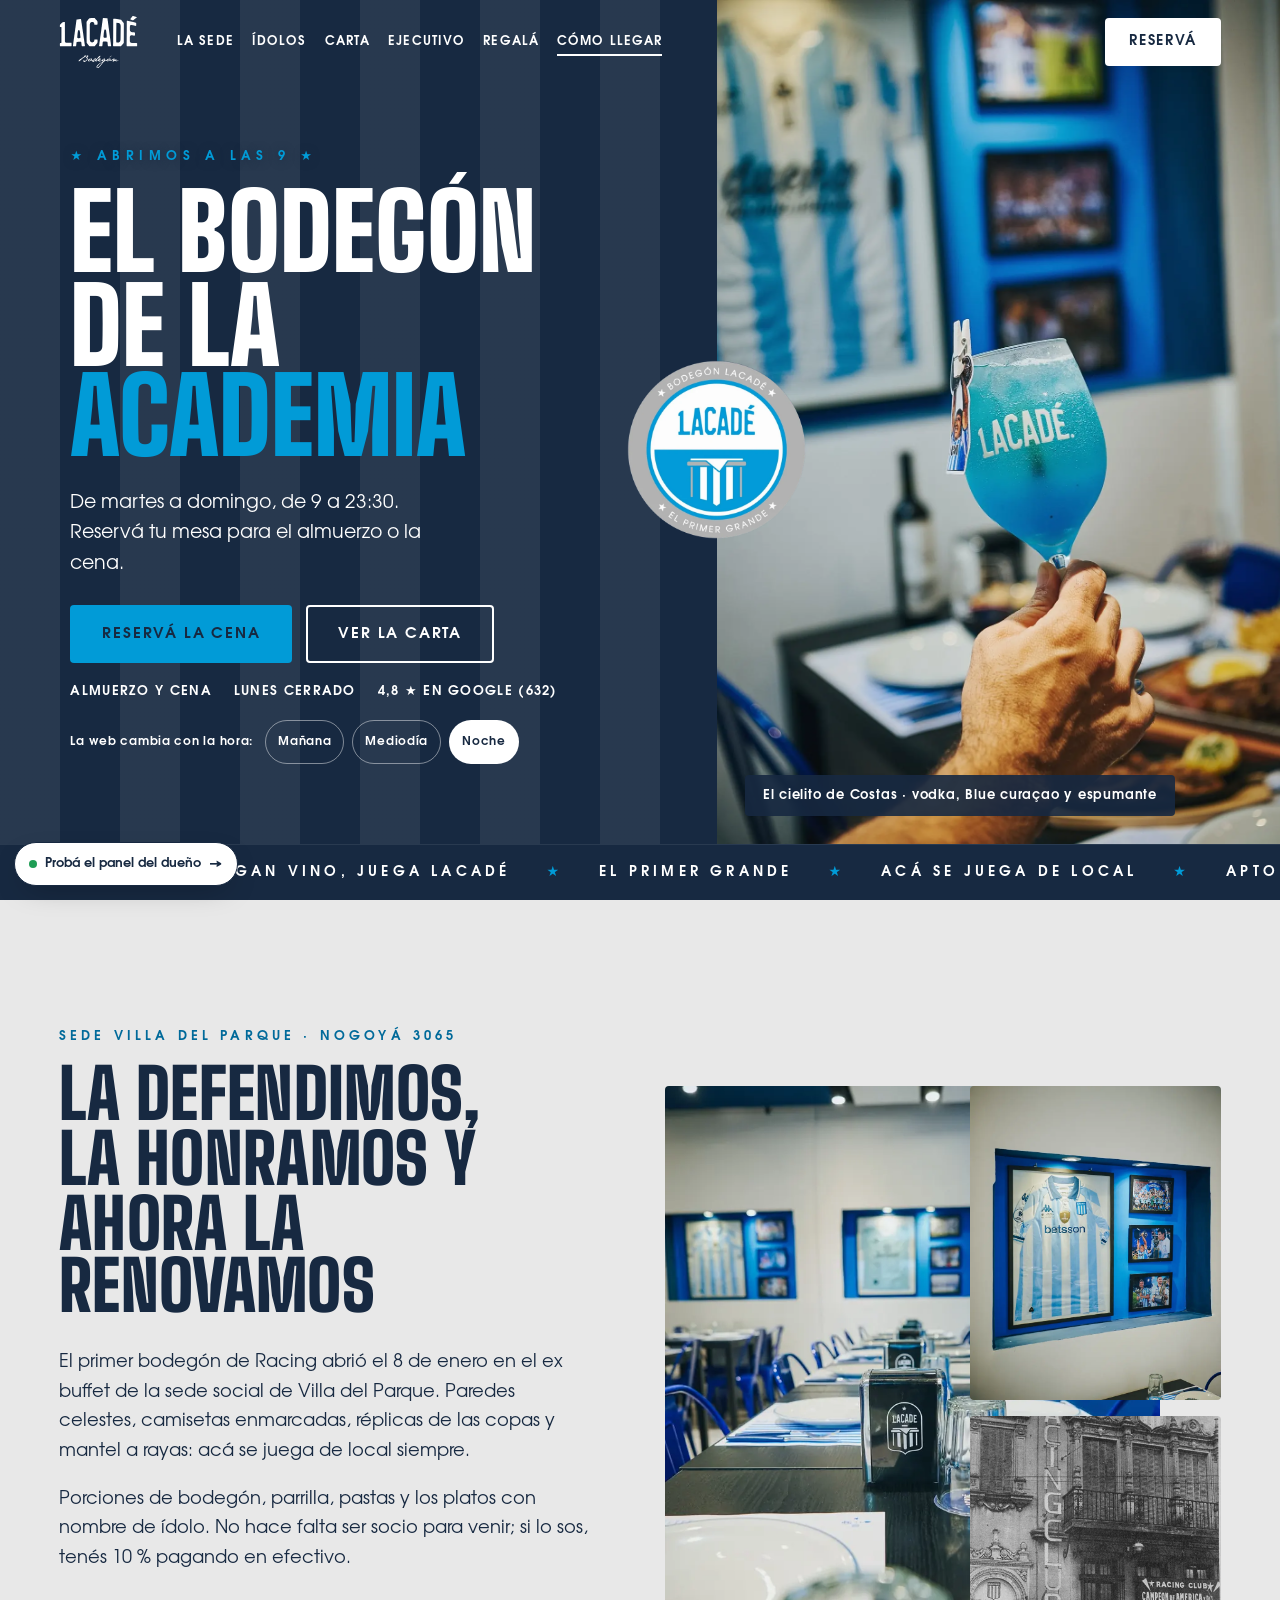
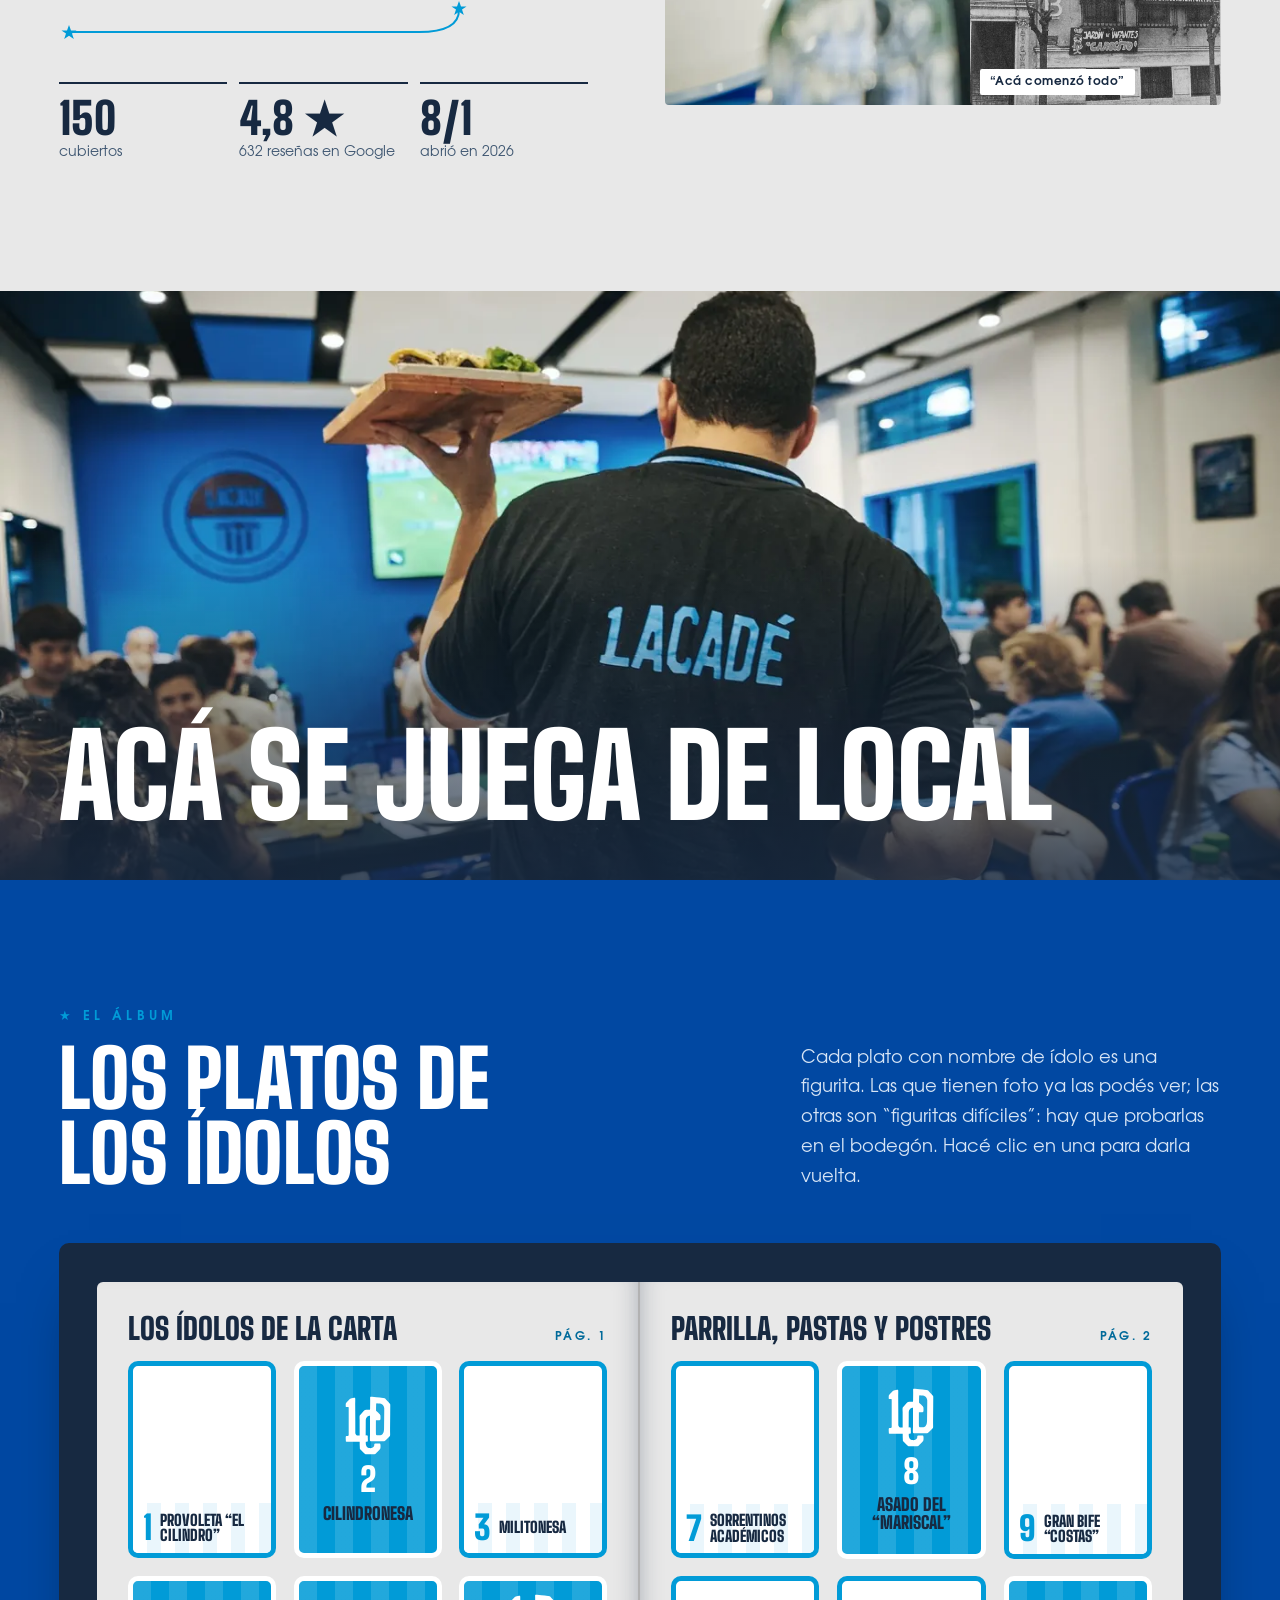
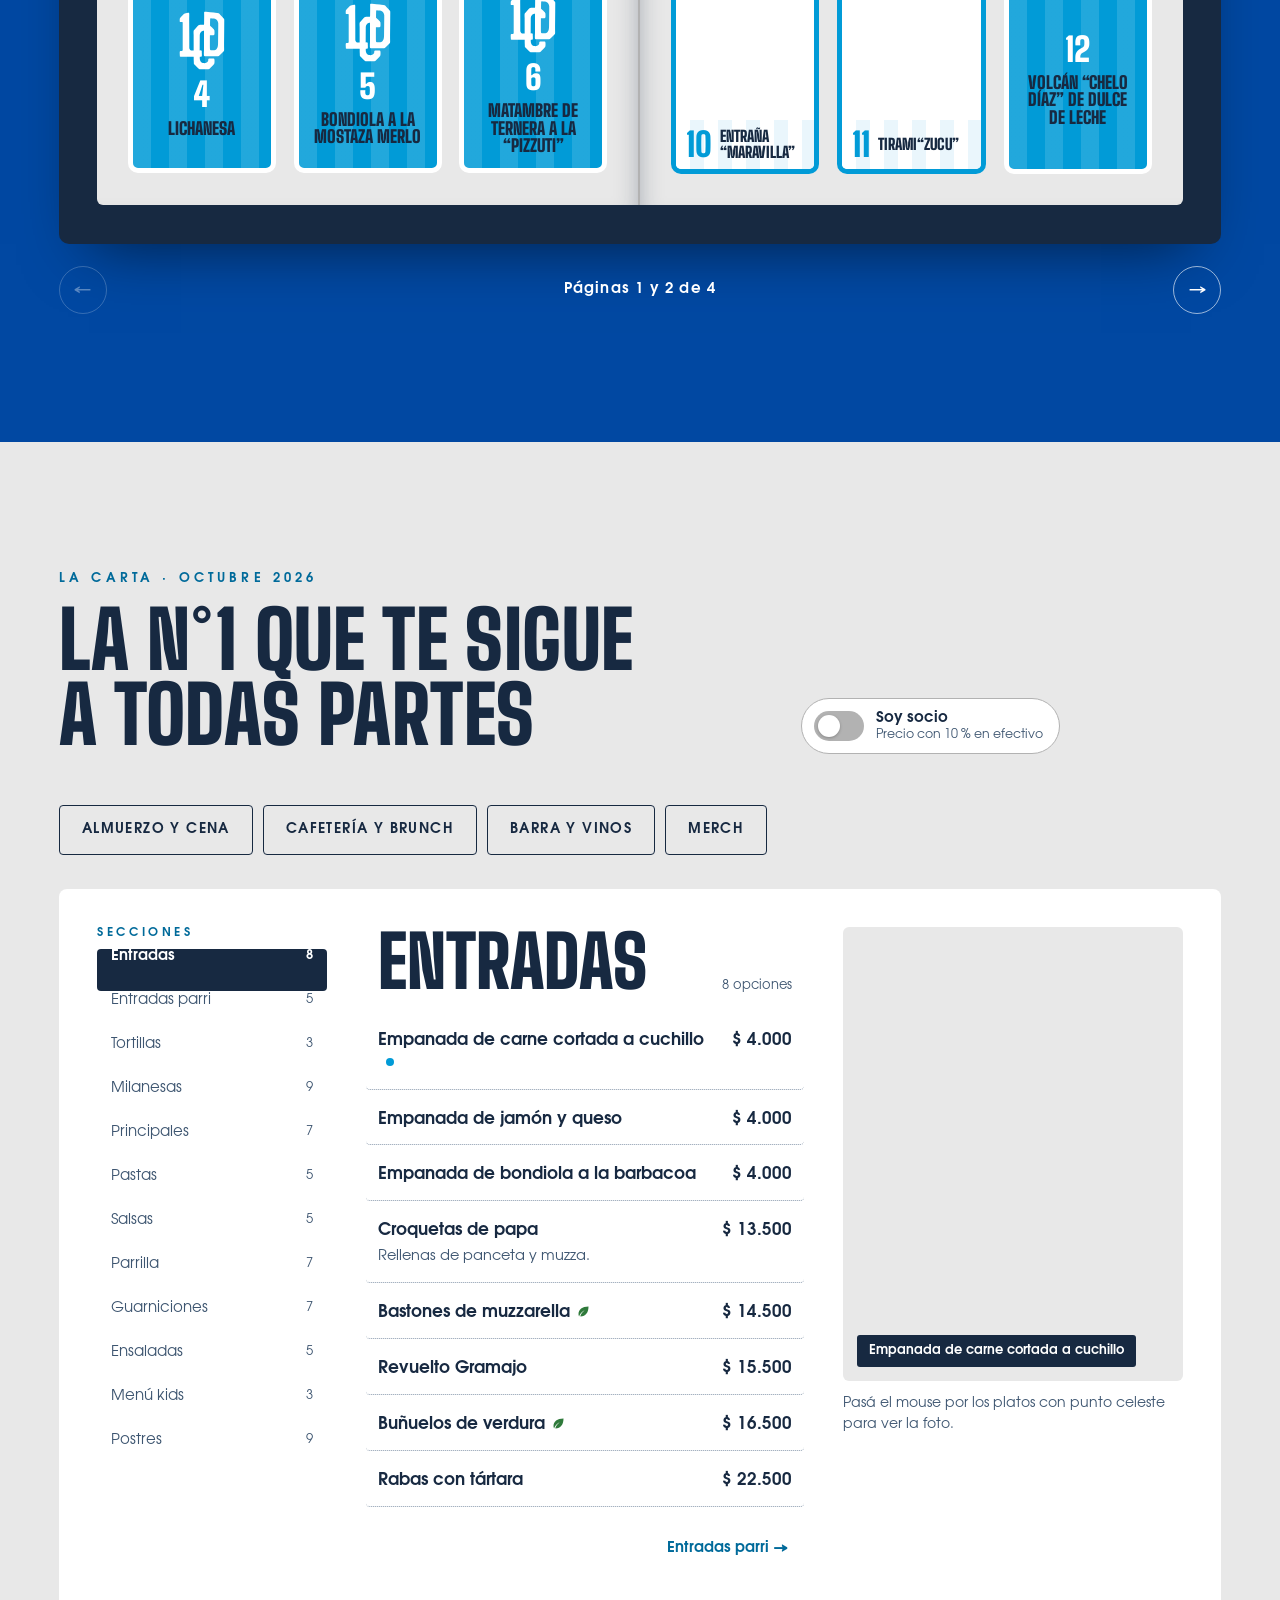
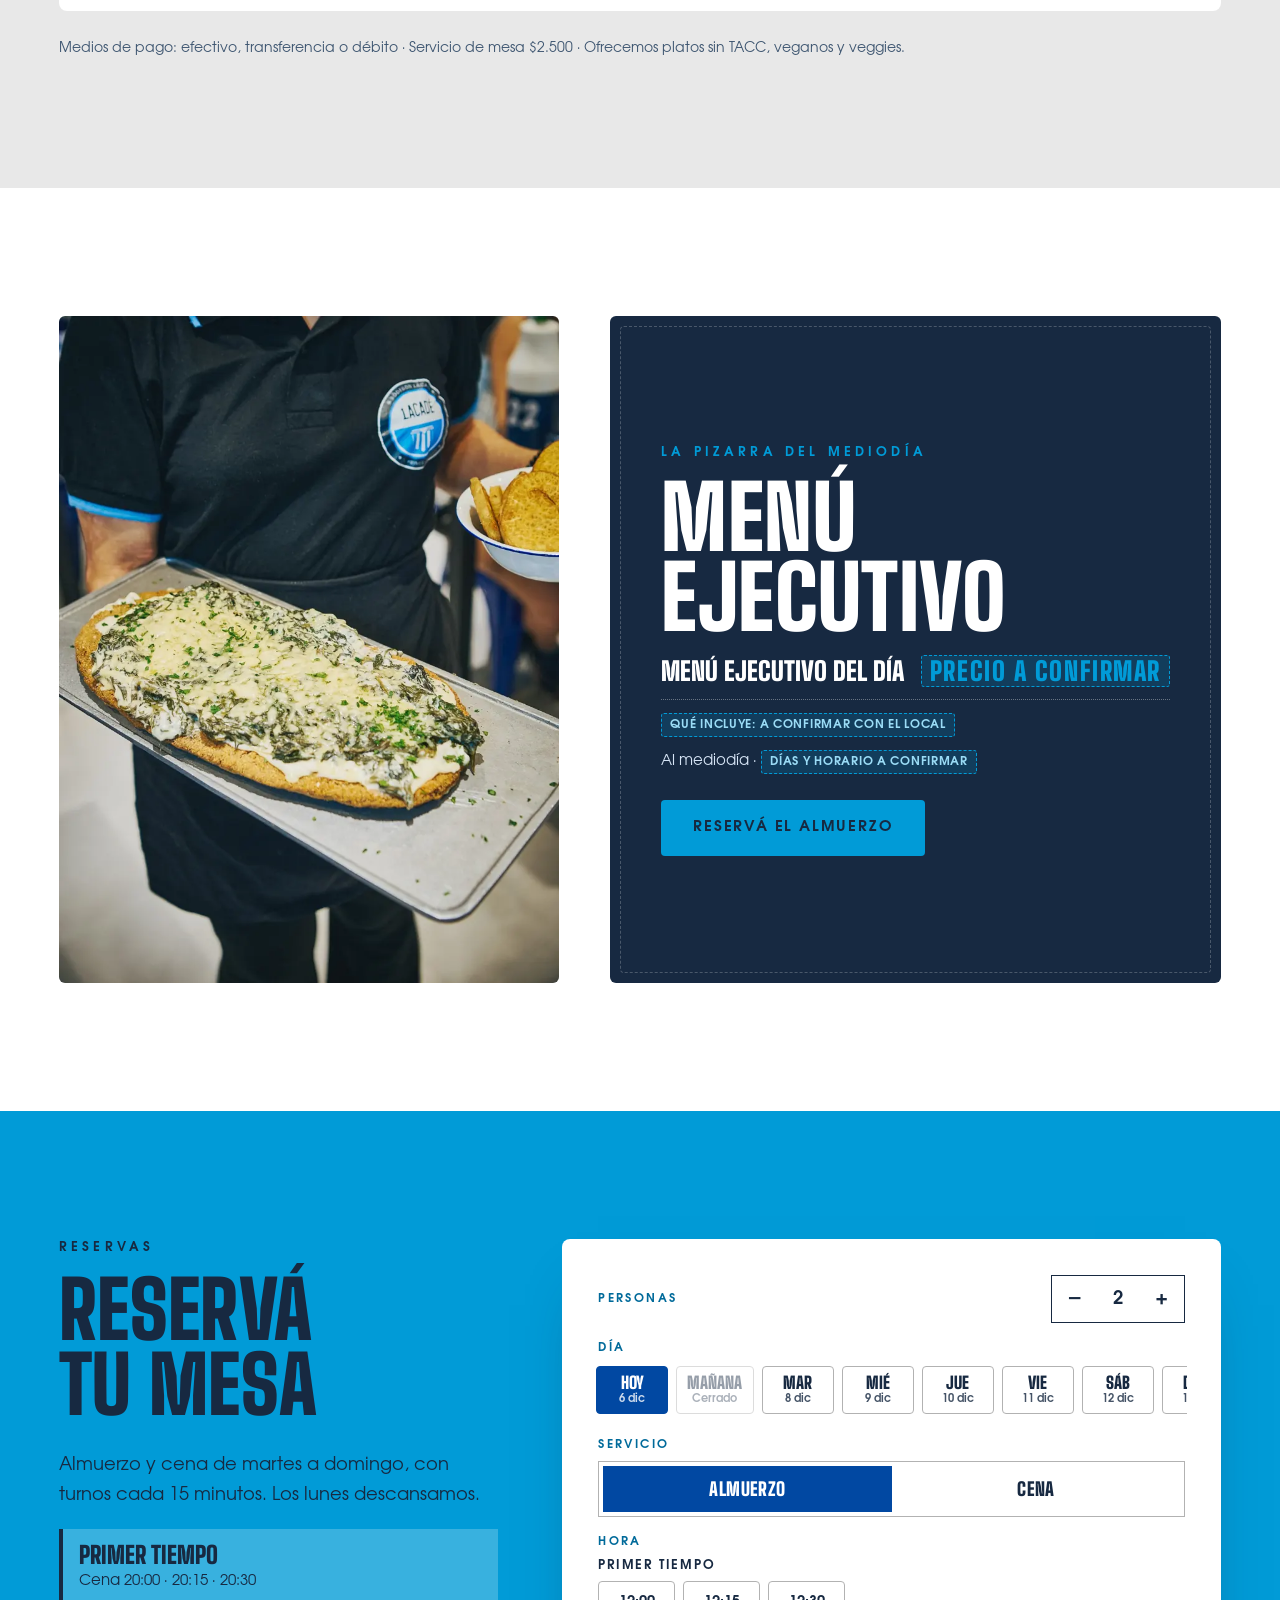
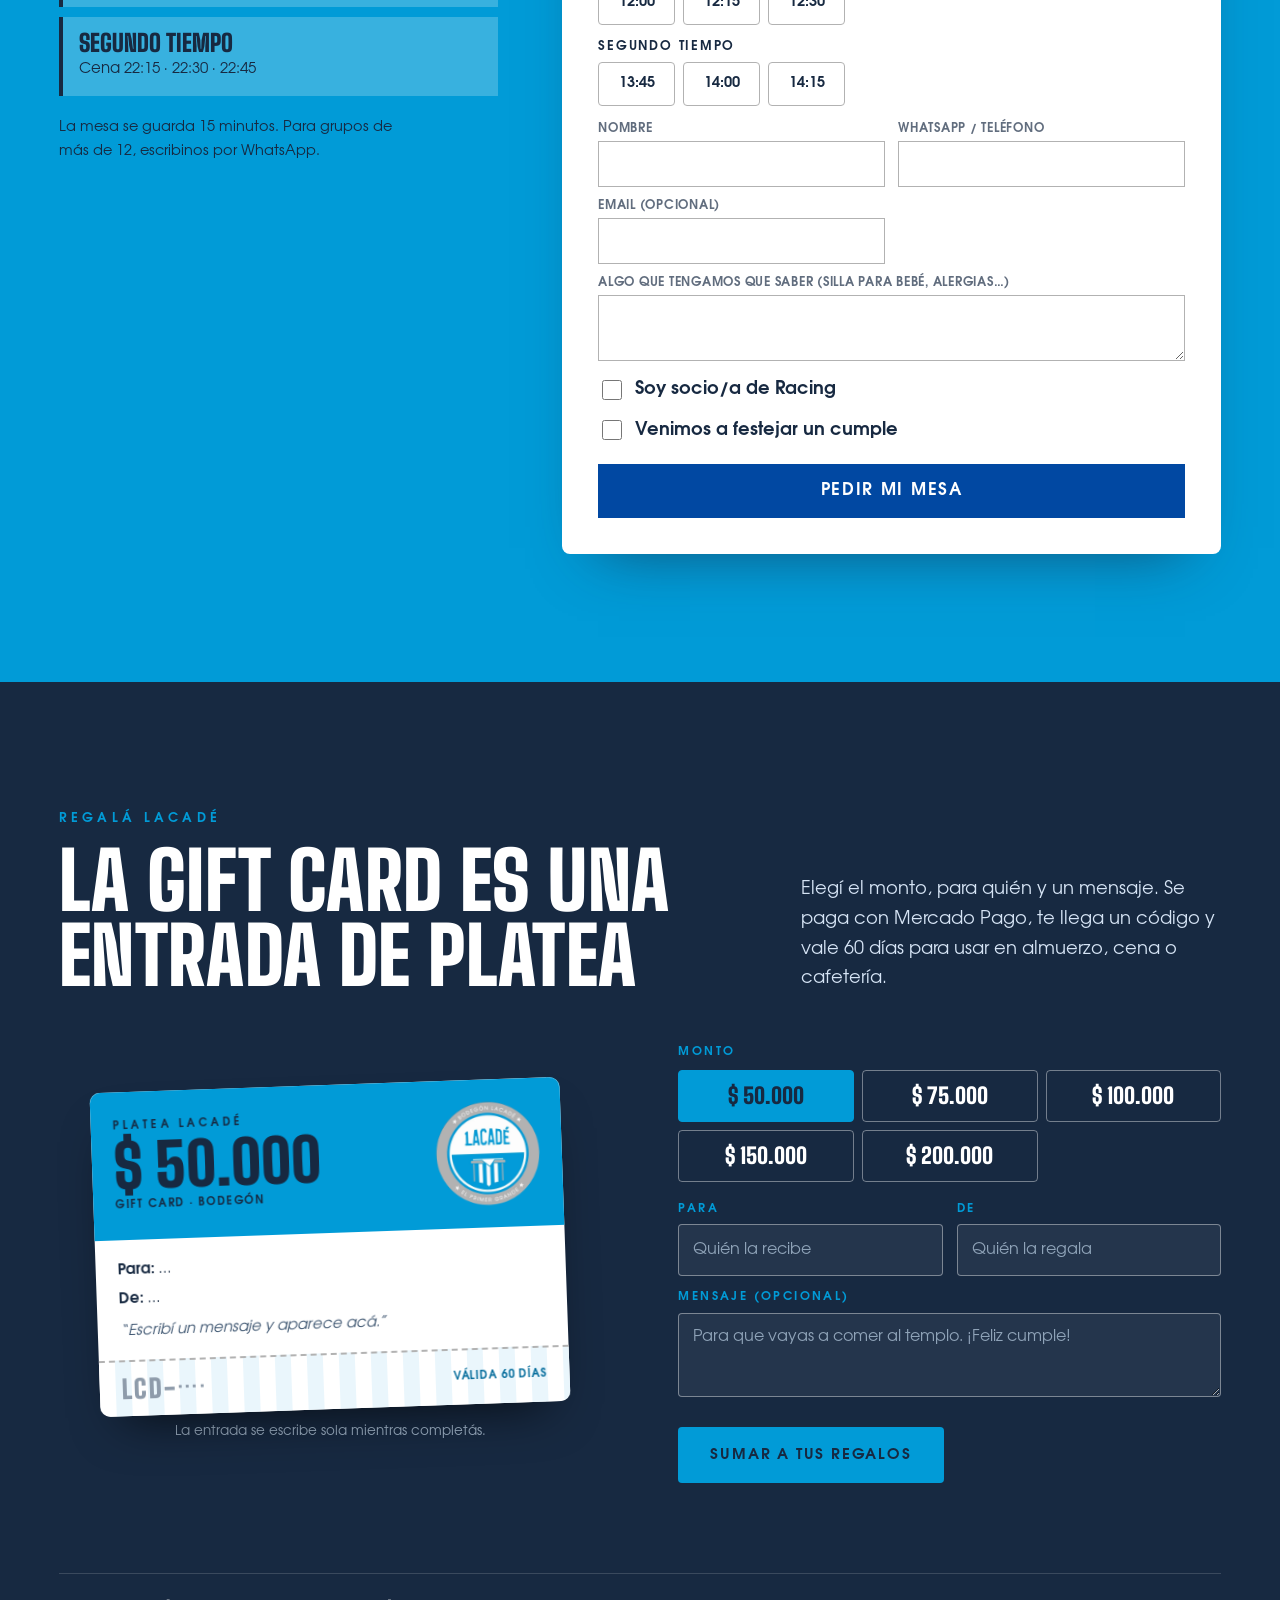
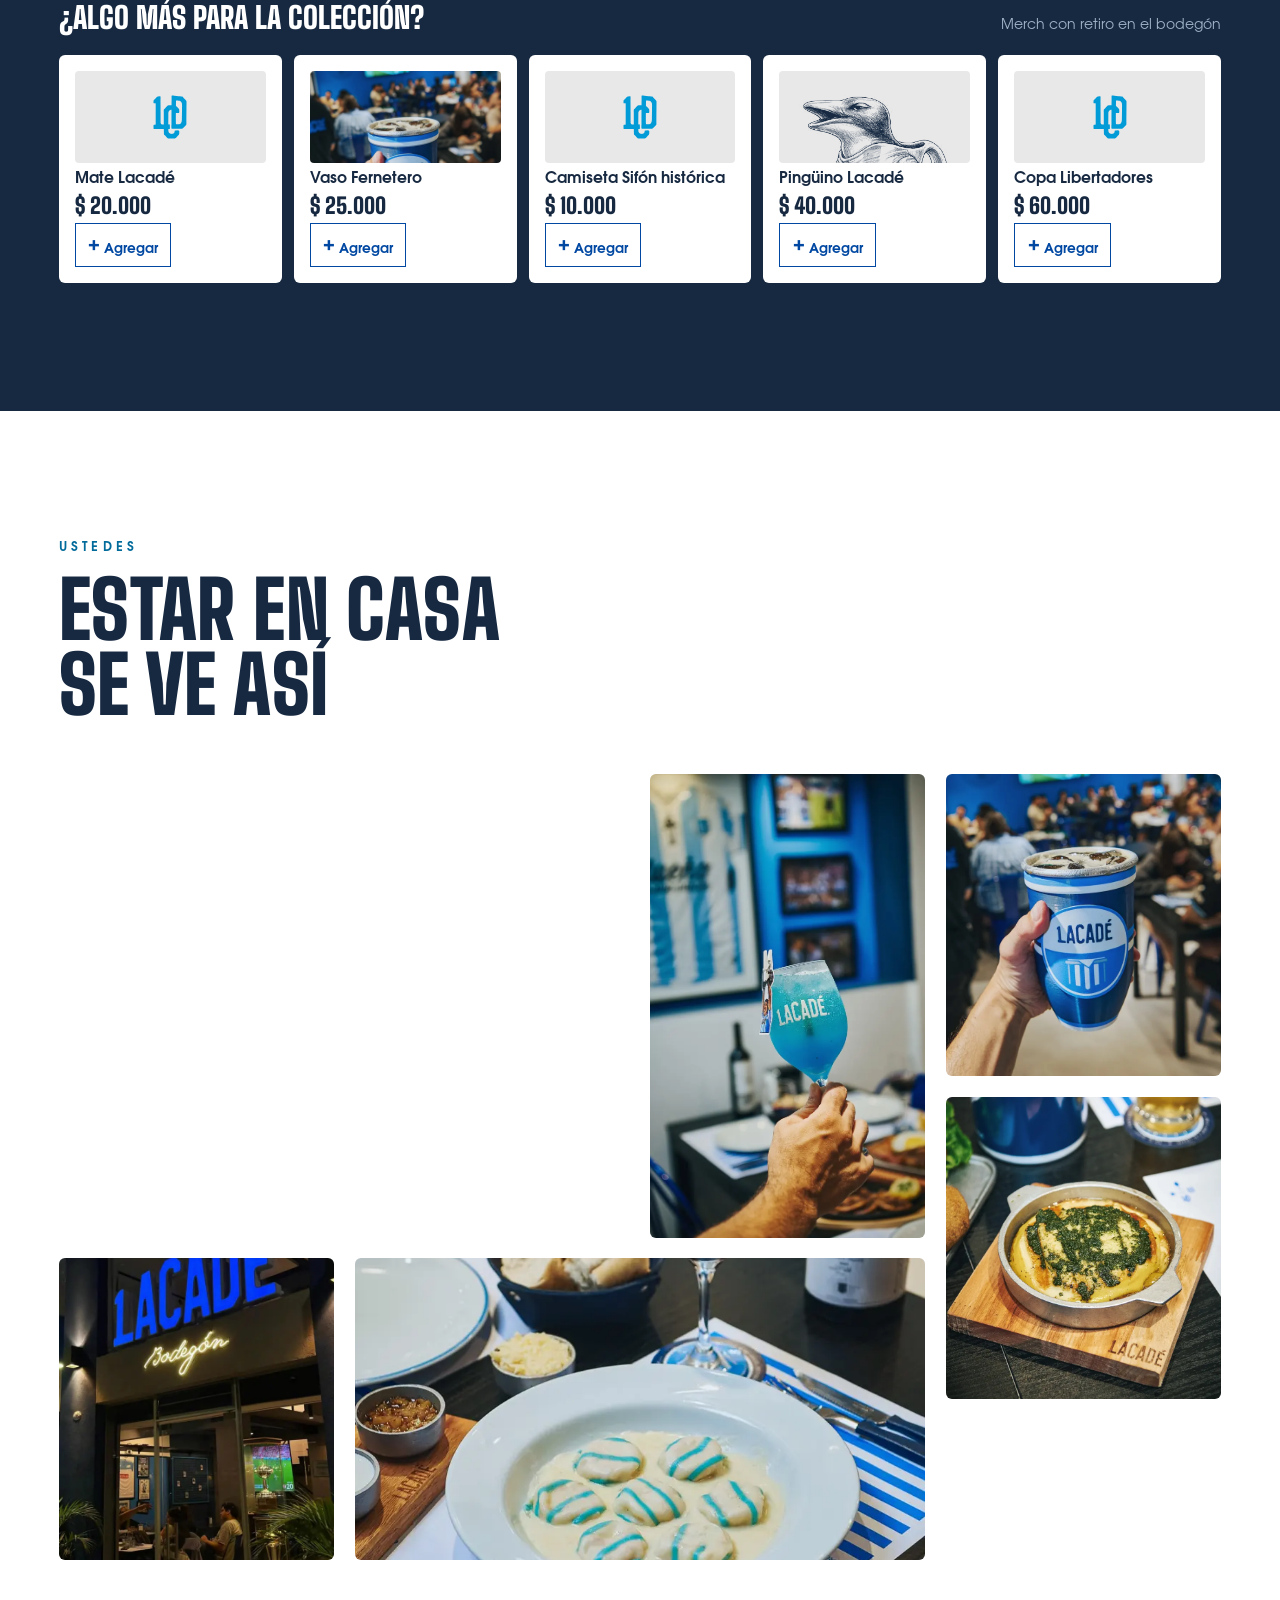
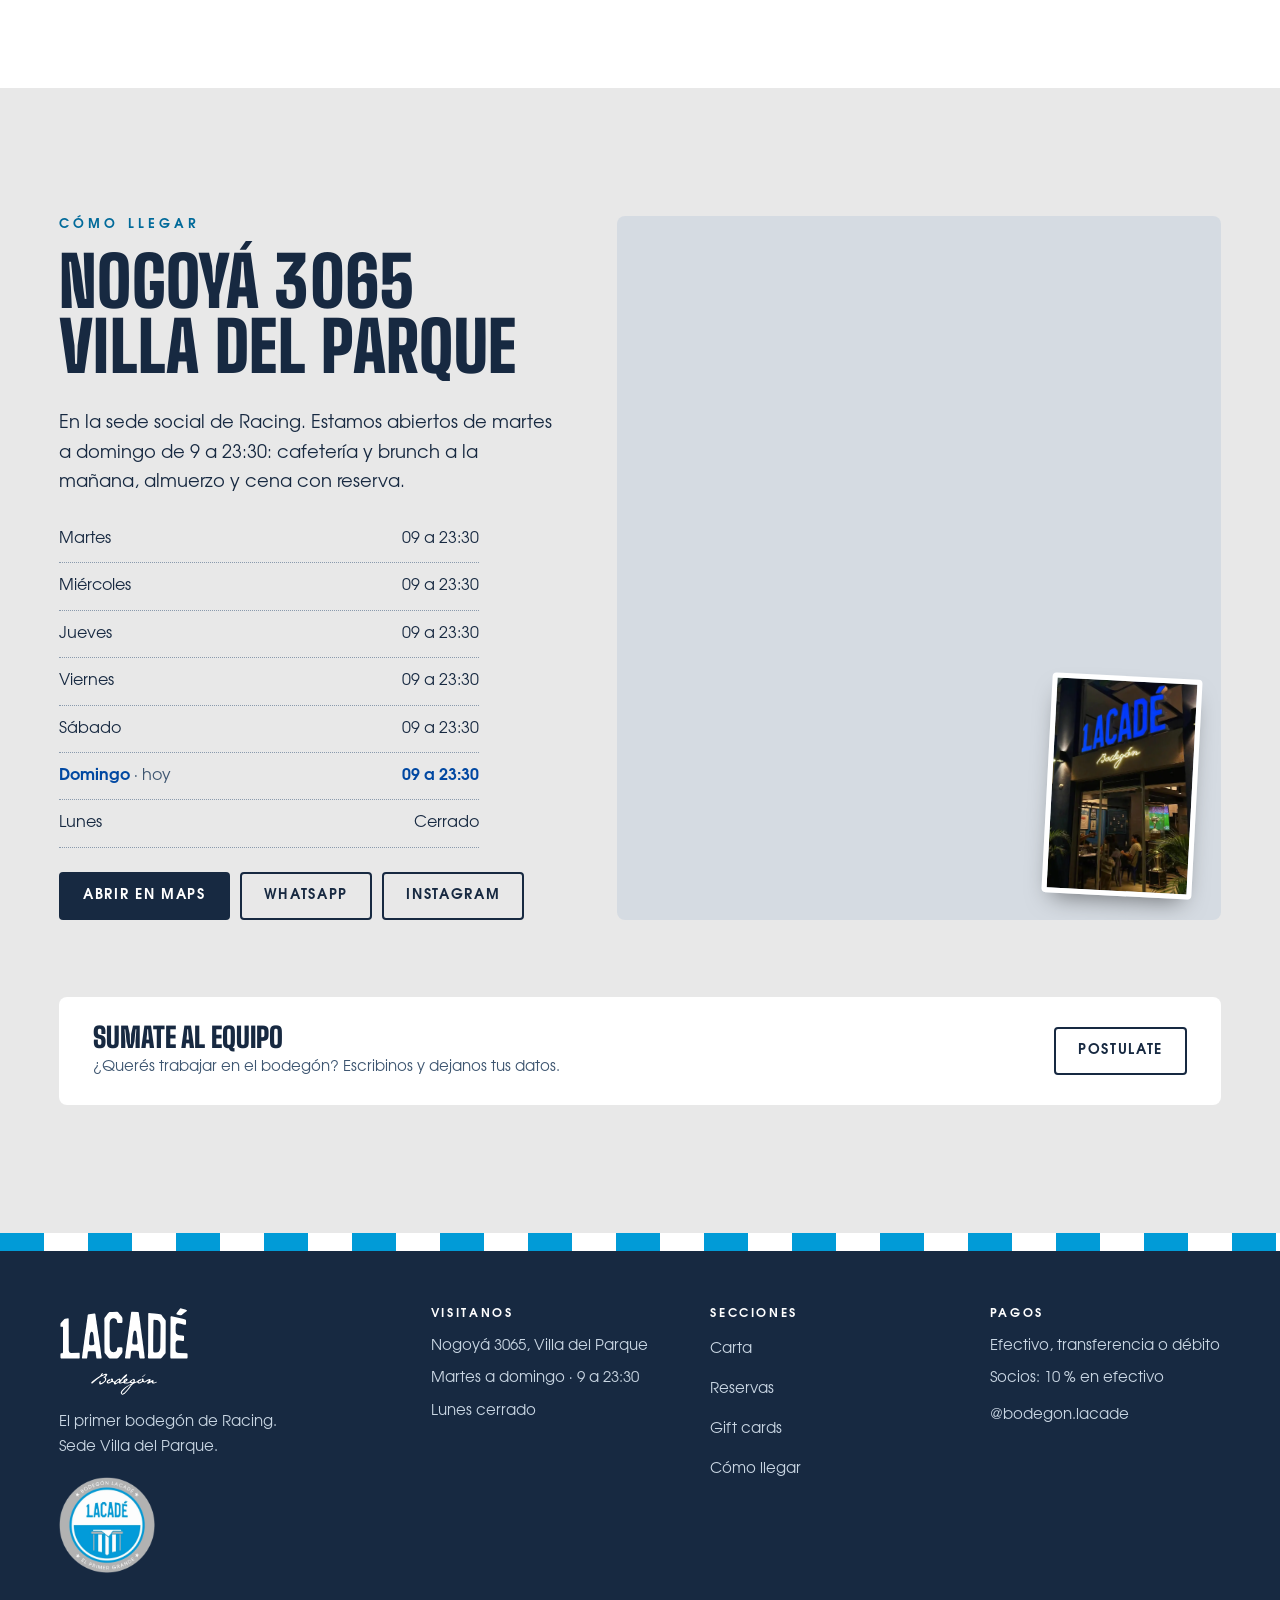
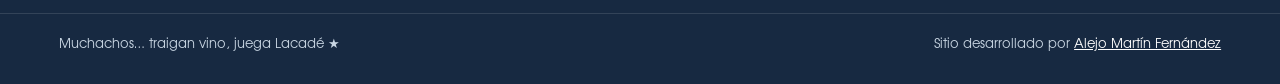
==== index.html @ 45562d35 "Demo Bodegón LACADÉ: carta, reservas por servicio y tanda, gift cards, merch y panel /admin Co-Autho" ====
<!doctype html>
<html lang="es-AR">
<head>
<meta charset="utf-8">
<meta name="viewport" content="width=device-width, initial-scale=1, viewport-fit=cover">
<title>Bodegón LACADÉ · El bodegón de la Academia en Villa del Parque</title>
<meta name="description" content="El primer bodegón de Racing, en la sede de Villa del Parque (Nogoyá 3065). Reservá almuerzo o cena, mirá la carta con los platos de los ídolos y regalá una gift card. Apto para no socios.">
<meta name="theme-color" content="#019BD7">
<link rel="canonical" href="https://bodegon-lacade.vercel.app/">
<meta property="og:type" content="website">
<meta property="og:url" content="https://bodegon-lacade.vercel.app/">
<meta property="og:title" content="Bodegón LACADÉ · El bodegón de la Academia">
<meta property="og:description" content="Reservá tu mesa, mirá la carta de los ídolos y regalá una gift card. Sede Racing Villa del Parque.">
<meta property="og:image" content="https://bodegon-lacade.vercel.app/img/og.jpg">
<meta property="og:image:width" content="1200">
<meta property="og:image:height" content="630">
<meta property="og:locale" content="es_AR">
<meta name="twitter:card" content="summary_large_image">
<meta name="twitter:image" content="https://bodegon-lacade.vercel.app/img/og.jpg">
<link rel="icon" href="img/favicon.svg" type="image/svg+xml">
<link rel="apple-touch-icon" href="img/apple-touch-icon.png">
<link rel="preload" href="fonts/big-shoulders-900.woff2" as="font" type="font/woff2" crossorigin>
<link rel="preload" href="fonts/adventor-regular.woff" as="font" type="font/woff" crossorigin>
<link rel="preload" href="img/lcd-celeste.svg" as="image">
<link rel="preload" href="img/bife-1400.webp" as="image" media="(min-width: 900px)">
<script>
  // intro sin parpadeo: se decide antes de pintar (sin JS o con movimiento reducido no hay intro)
  (function () {
    var d = document.documentElement; d.classList.add('js');
    try { if (!matchMedia('(prefers-reduced-motion: reduce)').matches && !/[?&]sinintro/.test(location.search)) d.classList.add('con-intro'); } catch (e) {}
  })();
</script>
<link rel="stylesheet" href="kit/kit.css?v=14">
<link rel="stylesheet" href="css/style.css?v=2">
<script type="application/ld+json">
{"@context":"https://schema.org","@type":"Restaurant","name":"Bodegón LACADÉ","servesCuisine":"Bodegón argentino","address":{"@type":"PostalAddress","streetAddress":"Nogoyá 3065","addressLocality":"Villa del Parque, CABA","addressCountry":"AR"},"openingHours":"Tu-Su 09:00-23:30","acceptsReservations":"True","aggregateRating":{"@type":"AggregateRating","ratingValue":"4.8","reviewCount":"632"},"sameAs":["https://www.instagram.com/bodegon.lacade/"]}
</script>
</head>
<body>

<!-- ============ INTRO: el escudo que se abre ============ -->
<div class="intro" id="intro" aria-hidden="true">
  <div class="intro__mitad intro__mitad--arriba"><div class="intro__sello"><img src="img/sello.webp" alt="" width="520" height="520"></div></div>
  <div class="intro__mitad intro__mitad--abajo"><div class="intro__sello"><img src="img/sello.webp" alt="" width="520" height="520"></div></div>
  <div class="intro__centro">
    <img class="intro__lcd" src="img/lcd-celeste.svg" alt="" width="461" height="593">
    <img class="intro__sello-entero" src="img/sello.webp" alt="" width="520" height="520">
  </div>
</div>

<a class="saltar" href="#main">Saltar al contenido</a>

<!-- ============ BARRA ============ -->
<header class="barra" id="barra">
  <div class="barra__in">
    <a class="barra__logo" href="#inicio" aria-label="Bodegón LACADÉ, inicio"><span class="logo" aria-hidden="true"></span></a>
    <nav class="barra__nav" aria-label="Secciones">
      <a href="#sede">La sede</a><a href="#idolos">Ídolos</a><a href="#carta">Carta</a><a href="#ejecutivo">Ejecutivo</a><a href="#regala">Regalá</a><a href="#llegar">Cómo llegar</a>
    </nav>
    <div class="barra__acc">
      <span class="barra__estado" data-estado hidden></span>
      <button type="button" class="btn btn--reservar" data-kit-open="reservas">Reservá</button>
      <button type="button" class="barra__menu" aria-label="Abrir menú" aria-expanded="false" aria-controls="menu" data-menu><span></span><span></span><span></span></button>
    </div>
  </div>
</header>

<div class="menu" id="menu" hidden>
  <nav class="menu__nav" aria-label="Menú">
    <a href="#sede" style="--d:1">La sede</a><a href="#idolos" style="--d:2">Ídolos</a><a href="#carta" style="--d:3">Carta</a><a href="#ejecutivo" style="--d:4">Ejecutivo</a><a href="#reservas" style="--d:5">Reservas</a><a href="#regala" style="--d:6">Regalá</a><a href="#llegar" style="--d:7">Cómo llegar</a>
  </nav>
  <div class="menu__pie"><span>Nogoyá 3065 · Villa del Parque</span><span>Mar a dom 9 a 23:30 · Lunes cerrado</span></div>
</div>

<main id="main">

<!-- ============ HERO A: la placa ============ -->
<section class="hero" id="inicio" data-momento="mediodia" aria-labelledby="hero-t">
  <div class="hero__placa">
    <div class="hero__txt">
      <p class="hero__kicker reveal-h" style="--d:1" data-m-kicker>★ Sede Villa del Parque ★</p>
      <h1 class="hero__t" id="hero-t"><span class="linea"><span style="--d:2">El bodegón</span></span><span class="linea"><span style="--d:3">de la <em>Academia</em></span></span></h1>
      <p class="hero__sub reveal-h" style="--d:4" data-m-sub>Milanesas para cuatro, el Gran Bife “Costas” y el Volcán “Chelo Díaz”, en la sede de Racing de Nogoyá 3065. Apto para no socios.</p>
      <div class="hero__ctas reveal-h" style="--d:5">
        <button type="button" class="btn btn--noche btn--grande" data-kit-open="reservas" data-m-cta>Reservá tu mesa</button>
        <a class="btn btn--linea btn--grande" href="#carta" data-m-cta2>Ver la carta</a>
      </div>
      <ul class="hero__datos reveal-h" style="--d:6">
        <li>Almuerzo y cena</li><li>Lunes cerrado</li><li>4,8 ★ en Google (632)</li>
      </ul>
      <div class="reloj reveal-h" style="--d:7" role="group" aria-label="La web cambia con la hora del bodegón">
        <span class="reloj__t">La web cambia con la hora:</span>
        <button type="button" data-momento-btn="manana">Mañana</button><button type="button" data-momento-btn="mediodia">Mediodía</button><button type="button" data-momento-btn="noche">Noche</button>
      </div>
    </div>
  </div>
  <figure class="hero__foto">
    <picture>
      <source media="(min-width: 900px)" srcset="img/bife-1400.webp" data-m-src-d>
      <img src="img/bife-800.webp" srcset="img/bife-800.webp 800w, img/bife-1400.webp 1400w" sizes="100vw" alt="Gran Bife Costas con huevo frito, panceta y provoleta sobre mantel a rayas" width="800" height="1067" fetchpriority="high" data-m-img>
    </picture>
    <figcaption class="hero__chip" data-m-chip>Gran Bife “Costas” · 600 g · panceta, provoleta y huevo</figcaption>
  </figure>
  <img class="hero__sello" src="img/sello.webp" alt="" width="520" height="520">
  <div class="marquesina" aria-hidden="true">
    <div class="marquesina__pista">
      <span>Muchachos… traigan vino, juega Lacadé</span><i>★</i><span>El primer grande</span><i>★</i><span>Acá se juega de local</span><i>★</i><span>Apto no socios</span><i>★</i>
      <span>Muchachos… traigan vino, juega Lacadé</span><i>★</i><span>El primer grande</span><i>★</i><span>Acá se juega de local</span><i>★</i><span>Apto no socios</span><i>★</i>
    </div>
  </div>
</section>

<!-- ============ LA SEDE ============ -->
<section class="sede seccion" id="sede" aria-labelledby="sede-t">
  <div class="contenedor sede__grid">
    <div class="sede__txt">
      <p class="kicker reveal">Sede Villa del Parque · Nogoyá 3065</p>
      <h2 class="titulo" id="sede-t"><span class="linea"><span>La defendimos,</span></span><span class="linea"><span>la honramos y</span></span><span class="linea"><span>ahora la renovamos</span></span></h2>
      <p class="reveal">El primer bodegón de Racing abrió el 8 de enero en el ex buffet de la sede social de Villa del Parque. Paredes celestes, camisetas enmarcadas, réplicas de las copas y mantel a rayas: acá se juega de local siempre.</p>
      <p class="reveal">Porciones de bodegón, parrilla, pastas y los platos con nombre de ídolo. No hace falta ser socio para venir; si lo sos, tenés 10 % pagando en efectivo.</p>
      <svg class="linea-estrella" viewBox="0 0 420 44" aria-hidden="true"><path d="M10 34 H360 Q400 34 400 12" pathLength="1"/><polygon points="10,27 12,32.5 17.5,32.5 13,35.6 14.8,41 10,37.8 5.2,41 7,35.6 2.5,32.5 8,32.5"/><polygon points="400,3 402,8.5 407.5,8.5 403,11.6 404.8,17 400,13.8 395.2,17 397,11.6 392.5,8.5 398,8.5"/></svg>
      <dl class="sede__datos reveal">
        <div><dt>150</dt><dd>cubiertos</dd></div>
        <div><dt>4,8 ★</dt><dd>632 reseñas en Google</dd></div>
        <div><dt>8/1</dt><dd>abrió en 2026</dd></div>
      </dl>
    </div>
    <div class="sede__collage fila-desliza" data-arrastre>
      <figure class="foto foto--alta reveal-foto"><img src="img/salon-800.webp" srcset="img/salon-800.webp 800w, img/salon-1400.webp 1400w" sizes="(min-width: 900px) 30vw, 78vw" alt="Salón celeste y blanco con camisetas enmarcadas" width="800" height="1066" loading="lazy" decoding="async"></figure>
      <figure class="foto reveal-foto"><img src="img/camiseta-800.webp" alt="Camiseta de Racing enmarcada en la pared celeste" width="800" height="1067" loading="lazy" decoding="async"></figure>
      <figure class="foto reveal-foto"><img src="img/tribuna-800.webp" alt="Cuadro de la tribuna de Racing en el salón" width="800" height="1067" loading="lazy" decoding="async"></figure>
      <figure class="foto foto--historica reveal-foto"><img src="img/historica-800.webp" alt="Foto histórica de la sede de Racing" width="800" height="1000" loading="lazy" decoding="async"><figcaption>“Acá comenzó todo”</figcaption></figure>
    </div>
  </div>
  <figure class="banda reveal-foto">
    <img src="img/mozo-1400.webp" srcset="img/mozo-800.webp 800w, img/mozo-1400.webp 1400w" sizes="100vw" alt="Mozo con la remera LACADÉ llevando un plato por el salón lleno" width="1400" height="930" loading="lazy" decoding="async">
    <figcaption><span class="banda__t">Acá se juega de local</span></figcaption>
  </figure>
</section>

<!-- ============ ÁLBUM DE ÍDOLOS ============ -->
<section class="idolos seccion" id="idolos" aria-labelledby="idolos-t">
  <div class="contenedor">
    <div class="cabeza">
      <div>
        <p class="kicker kicker--claro reveal">★ El álbum</p>
        <h2 class="titulo titulo--claro" id="idolos-t"><span class="linea"><span>Los platos de</span></span><span class="linea"><span>los ídolos</span></span></h2>
      </div>
      <p class="cabeza__p reveal" data-album-ayuda>Cada plato con nombre de ídolo es una figurita. Las que tienen foto ya las podés ver; las otras son “figuritas difíciles”: hay que probarlas en el bodegón. Tocá una para darla vuelta.</p>
    </div>
    <div class="album" data-album aria-live="polite"></div>
  </div>
</section>

<!-- ============ CARTA ============ -->
<section class="carta seccion" id="carta" aria-labelledby="carta-t">
  <div class="contenedor">
    <div class="cabeza cabeza--carta">
      <div>
        <p class="kicker reveal">La carta · Octubre 2026</p>
        <h2 class="titulo" id="carta-t"><span class="linea"><span>La N°1 que te sigue</span></span><span class="linea"><span>a todas partes</span></span></h2>
      </div>
      <label class="socio reveal">
        <input type="checkbox" data-socio>
        <span class="socio__ui" aria-hidden="true"></span>
        <span class="socio__txt"><b>Soy socio</b><small>Precio con 10 % en efectivo</small></span>
      </label>
    </div>
    <div class="carta__paginas" role="tablist" aria-label="Páginas de la carta" data-paginas></div>
    <div class="carta__cuerpo" data-carta-cuerpo>
      <p class="carta__cargando">Cargando la carta…</p>
    </div>
    <p class="carta__pie reveal">Medios de pago: efectivo, transferencia o débito · Servicio de mesa $2.500 · Ofrecemos platos sin TACC, veganos y veggies.</p>
  </div>
  <div data-kit="carta" hidden></div>
</section>

<!-- ============ MENÚ EJECUTIVO ============ -->
<section class="ejecutivo seccion" id="ejecutivo" aria-labelledby="ejec-t">
  <div class="contenedor ejecutivo__grid">
    <figure class="ejecutivo__foto reveal-foto"><img src="img/mila-800.webp" srcset="img/mila-800.webp 800w, img/mila-1400.webp 1400w" sizes="(min-width: 900px) 40vw, 90vw" alt="Milanesa servida en bandeja por un mozo de Lacadé" width="800" height="1067" loading="lazy" decoding="async"></figure>
    <div class="pizarra reveal" data-ejecutivo>
      <p class="kicker kicker--claro">La pizarra del mediodía</p>
      <h2 class="titulo titulo--claro" id="ejec-t">Menú ejecutivo</h2>
      <div class="pizarra__cuerpo" data-ejecutivo-cuerpo></div>
      <button type="button" class="btn btn--celeste btn--grande" data-kit-open="reservas">Reservá el almuerzo</button>
    </div>
  </div>
</section>

<!-- ============ RESERVAS ============ -->
<section class="reservas seccion" id="reservas" aria-labelledby="res-t">
  <div class="contenedor reservas__grid">
    <div class="reservas__txt">
      <p class="kicker reveal">Reservas</p>
      <h2 class="titulo" id="res-t"><span class="linea"><span>Reservá</span></span><span class="linea"><span>tu mesa</span></span></h2>
      <p class="reveal">Almuerzo y cena de martes a domingo, con turnos cada 15 minutos. Los lunes descansamos.</p>
      <div class="tiempos reveal">
        <div class="tiempo"><b>Primer tiempo</b><span>Cena 20:00 · 20:15 · 20:30</span></div>
        <div class="tiempo"><b>Segundo tiempo</b><span>Cena 22:15 · 22:30 · 22:45</span></div>
      </div>
      <p class="reveal reservas__nota">La mesa se guarda 15 minutos. Para grupos de más de 12, escribinos por WhatsApp.</p>
    </div>
    <div class="reservas__form reveal" data-kit="reservas"></div>
  </div>
</section>

<!-- ============ REGALÁ ============ -->
<section class="regala seccion" id="regala" aria-labelledby="regala-t">
  <div class="contenedor">
    <div class="cabeza">
      <div>
        <p class="kicker kicker--claro reveal">Regalá Lacadé</p>
        <h2 class="titulo titulo--claro" id="regala-t"><span class="linea"><span>La gift card es una</span></span><span class="linea"><span>entrada de platea</span></span></h2>
      </div>
      <p class="cabeza__p reveal">Elegí el monto, para quién y un mensaje. Se paga con Mercado Pago, te llega un código y vale 60 días para usar en almuerzo, cena o cafetería.</p>
    </div>
    <div class="regala__grid">
      <div class="platea-wrap reveal">
        <article class="platea" data-platea aria-label="Vista previa de la gift card">
          <div class="platea__top">
            <div><span class="platea__k">PLATEA LACADÉ</span><b class="platea__monto" data-p-monto>$50.000</b><span class="platea__k2">GIFT CARD · BODEGÓN</span></div>
            <img src="img/sello.webp" alt="" width="520" height="520">
          </div>
          <div class="platea__cuerpo">
            <p><b>Para:</b> <span data-p-para>…</span></p>
            <p><b>De:</b> <span data-p-de>…</span></p>
            <p class="platea__msg" data-p-msg>“Escribí un mensaje y aparece acá.”</p>
          </div>
          <div class="platea__talon"><span class="platea__cod">LCD-····</span><span>VÁLIDA 60 DÍAS</span></div>
        </article>
        <p class="platea__ayuda">La entrada se escribe sola mientras completás.</p>
      </div>
      <form class="regala__form reveal" data-regala novalidate>
        <fieldset class="montos">
          <legend>Monto</legend>
          <div class="montos__lista" data-montos></div>
        </fieldset>
        <div class="campos">
          <label class="campo"><span>Para</span><input name="para" maxlength="40" autocomplete="off" placeholder="Quién la recibe"></label>
          <label class="campo"><span>De</span><input name="de" maxlength="40" autocomplete="given-name" placeholder="Quién la regala"></label>
          <label class="campo campo--full"><span>Mensaje (opcional)</span><textarea name="mensaje" rows="2" maxlength="140" placeholder="Para que vayas a comer al templo. ¡Feliz cumple!"></textarea></label>
        </div>
        <p class="regala__error" role="alert" hidden></p>
        <button class="btn btn--celeste btn--grande" data-regala-btn>Sumar a tus regalos</button>
      </form>
    </div>
    <div class="merch reveal">
      <div class="merch__cab"><b>¿Algo más para la colección?</b><span>Merch con retiro en el bodegón</span></div>
      <div class="merch__lista fila-desliza" data-merch data-arrastre></div>
    </div>
  </div>
</section>

<!-- ============ USTEDES ============ -->
<section class="ustedes seccion" id="ustedes" aria-labelledby="ust-t">
  <div class="contenedor">
    <div class="cabeza">
      <div>
        <p class="kicker reveal">Ustedes</p>
        <h2 class="titulo" id="ust-t"><span class="linea"><span>Estar en casa</span></span><span class="linea"><span>se ve así</span></span></h2>
      </div>
      <p class="cabeza__p reveal ustedes__ayuda">Pasá las fotos con el dedo.</p>
    </div>
    <div class="galeria" data-galeria>
      <figure class="g g1 reveal-foto"><img src="img/mesa-1400.webp" srcset="img/mesa-800.webp 800w, img/mesa-1400.webp 1400w" sizes="(min-width: 900px) 50vw, 86vw" alt="Mesa servida desde arriba: entraña, provoleta, empanadas y vino" width="1400" height="930" loading="lazy" decoding="async"></figure>
      <figure class="g g2 reveal-foto"><img src="img/cielito-800.webp" alt="Trago El cielito de Costas en copa con el logo" width="800" height="1067" loading="lazy" decoding="async"></figure>
      <figure class="g g3 reveal-foto"><img src="img/fernet-800.webp" alt="Fernetazo en vaso térmico Lacadé" width="800" height="800" loading="lazy" decoding="async"></figure>
      <figure class="g g4 reveal-foto"><img src="img/provoleta-800.webp" alt="Provoleta con pesto en tabla de madera" width="800" height="1067" loading="lazy" decoding="async"></figure>
      <figure class="g g5 reveal-foto"><img src="img/neon-800.webp" alt="Fachada de noche con el neón LACADÉ Bodegón" width="640" height="1136" loading="lazy" decoding="async"></figure>
      <figure class="g g6 reveal-foto"><img src="img/sorrentinos-800.webp" alt="Sorrentinos Académicos con salsa blanca" width="800" height="1067" loading="lazy" decoding="async"></figure>
    </div>
  </div>
</section>

<!-- ============ CUMPLE ============ -->
<section class="cumple" id="cumple" data-cumple aria-labelledby="cumple-t">
  <div class="contenedor cumple__in reveal">
    <div class="cumple__rueda" aria-hidden="true"><span class="lcd-mask"></span></div>
    <div class="cumple__txt">
      <p class="kicker">Hasta el 30 de noviembre</p>
      <h2 class="cumple__t" id="cumple-t">Festejá tu cumple y tirá el Cilindro de la Suerte</h2>
      <p>Vení el día de tu cumple o en los 7 días siguientes, con tu DNI, y llevate el premio que toque. Hasta una camiseta Nike de Racing. Vale para almuerzos y cenas.</p>
    </div>
    <button type="button" class="btn btn--noche btn--grande" data-kit-open="reservas">Reservá para el cumple</button>
  </div>
</section>

<!-- ============ CÓMO LLEGAR + SUMATE ============ -->
<section class="llegar seccion" id="llegar" aria-labelledby="llegar-t">
  <div class="contenedor llegar__grid">
    <div class="llegar__txt">
      <p class="kicker reveal">Cómo llegar</p>
      <h2 class="titulo" id="llegar-t"><span class="linea"><span>Nogoyá 3065</span></span><span class="linea"><span>Villa del Parque</span></span></h2>
      <p class="reveal">En la sede social de Racing. Estamos abiertos de martes a domingo de 9 a 23:30: cafetería y brunch a la mañana, almuerzo y cena con reserva.</p>
      <ul class="horarios reveal" data-horarios></ul>
      <div class="llegar__btns reveal">
        <a class="btn btn--noche" href="https://www.google.com/maps/search/?api=1&amp;query=Nogoy%C3%A1%203065%2C%20Villa%20del%20Parque%2C%20CABA" target="_blank" rel="noopener">Abrir en Maps</a>
        <a class="btn btn--linea" href="https://wa.me/5491125902215" target="_blank" rel="noopener">WhatsApp</a>
        <a class="btn btn--linea" href="https://www.instagram.com/bodegon.lacade/" target="_blank" rel="noopener">Instagram</a>
      </div>
    </div>
    <div class="llegar__mapa reveal-foto">
      <iframe title="Mapa: Bodegón LACADÉ, Nogoyá 3065" data-src="https://www.google.com/maps?q=Nogoy%C3%A1+3065,+Villa+del+Parque,+Buenos+Aires&amp;z=16&amp;output=embed" loading="lazy" referrerpolicy="no-referrer-when-downgrade"></iframe>
      <img class="llegar__neon" src="img/neon-800.webp" alt="El neón LACADÉ de la fachada" width="640" height="1136" loading="lazy" decoding="async">
    </div>
  </div>
  <div class="contenedor sumate reveal">
    <div><b>Sumate al equipo</b><span>¿Querés trabajar en el bodegón? Escribinos y dejanos tus datos.</span></div>
    <a class="btn btn--linea" href="https://www.instagram.com/bodegon.lacade/" target="_blank" rel="noopener">Postulate</a>
  </div>
</section>

</main>

<!-- ============ FOOTER ============ -->
<footer class="pie">
  <div class="pie__rayas" aria-hidden="true"></div>
  <div class="contenedor pie__grid">
    <div class="pie__marca">
      <span class="logo logo--pie" aria-hidden="true"></span>
      <p>El primer bodegón de Racing. Sede Villa del Parque.</p>
      <img src="img/sello.webp" alt="Sello Bodegón Lacadé, El primer grande" width="520" height="520" loading="lazy" class="pie__sello">
    </div>
    <div class="pie__col">
      <b>Visitanos</b>
      <span>Nogoyá 3065, Villa del Parque</span>
      <span>Martes a domingo · 9 a 23:30</span>
      <span>Lunes cerrado</span>
    </div>
    <div class="pie__col">
      <b>Secciones</b>
      <a href="#carta">Carta</a><a href="#reservas">Reservas</a><a href="#regala">Gift cards</a><a href="#llegar">Cómo llegar</a>
    </div>
    <div class="pie__col">
      <b>Pagos</b>
      <span>Efectivo, transferencia o débito</span>
      <span>Socios: 10 % en efectivo</span>
      <a href="https://www.instagram.com/bodegon.lacade/" target="_blank" rel="noopener">@bodegon.lacade</a>
    </div>
  </div>
  <div class="contenedor pie__fin">
    <span>Muchachos… traigan vino, juega Lacadé ★</span>
    <span class="credito">Sitio desarrollado por <a href="https://alejomfernandez.com.ar" target="_blank" rel="noopener">Alejo Martín Fernández</a></span>
  </div>
</footer>

<script type="module" src="js/app.js?v=2"></script>
</body>
</html>
---- kit/kit.css ----
/* KIT DEMOS — estilos de módulos y popups.
   Todo sale de las variables --kit-* que arma core/theme.js desde cliente.json → marca.
   Cada demo puede pisar cualquier variable o clase .kit-* en su propio CSS. */

:root {
  --kit-bg: #fff; --kit-surface: #fff; --kit-text: #151515; --kit-muted: #666; --kit-primary: #111; --kit-on-primary: #fff;
  --kit-accent: #fc0; --kit-on-accent: #111; --kit-border: #ddd; --kit-ok: #1f9d55; --kit-warn: #d97706; --kit-danger: #d42a1d;
  --kit-font-head: inherit; --kit-font-body: inherit; --kit-head-case: uppercase;
  --kit-radius: 14px; --kit-radius-btn: 12px; --kit-border-w: 1.5px; --kit-shadow: 0 10px 30px -12px rgba(0,0,0,.35);
  --kit-ease: cubic-bezier(.2,.8,.2,1); --kit-z: 9000;
}
.kit-root, .kit-root *, .kit-root *::before, .kit-root *::after { box-sizing: border-box; }
.kit-root [hidden], .kit-root[hidden] { display: none !important; }
.kit-root { font-family: var(--kit-font-body); color: var(--kit-text); -webkit-tap-highlight-color: transparent; }
.kit-sr { position: absolute !important; width: 1px; height: 1px; overflow: hidden; clip: rect(0 0 0 0); white-space: nowrap; }
html.kit-lock { overflow: hidden; }
html.kit-lock body { overflow: hidden; touch-action: none; }

/* ---------- botones ---------- */
.kit-btn {
  appearance: none; display: inline-flex; align-items: center; justify-content: center; gap: .45em;
  min-height: 44px; padding: .7em 1.15em; border: var(--kit-border-w) solid var(--kit-primary); border-radius: var(--kit-radius-btn);
  background: var(--kit-primary); color: var(--kit-on-primary); font: 700 .95rem/1.1 var(--kit-font-body); text-decoration: none;
  cursor: pointer; transition: transform .15s var(--kit-ease), filter .15s, background .2s, box-shadow .2s; white-space: nowrap;
}
.kit-btn:hover { filter: brightness(1.08); }
.kit-btn:active { transform: translateY(1px) scale(.98); }
.kit-btn:focus-visible, .kit-chip:focus-visible, .kit-tab:focus-visible, .kit-add:focus-visible, .kit-x:focus-visible { outline: 3px solid var(--kit-accent); outline-offset: 2px; }
.kit-btn--ghost { background: var(--kit-surface); color: var(--kit-text); border-color: var(--kit-border); }
.kit-btn--danger { background: var(--kit-danger); border-color: var(--kit-danger); color: #fff; }
.kit-btn--danger-t { color: var(--kit-danger); }
.kit-btn--sm { min-height: 36px; padding: .45em .85em; font-size: .85rem; }
.kit-btn--big { min-height: 54px; font-size: 1.05rem; font-family: var(--kit-font-head); text-transform: var(--kit-head-case); letter-spacing: .02em; }
.kit-btn--block { width: 100%; }
.kit-btn[disabled] { opacity: .55; cursor: not-allowed; }
.kit-btn.is-loading { position: relative; color: transparent !important; }
.kit-btn.is-loading::after { content: ""; position: absolute; width: 20px; height: 20px; border: 2.5px solid var(--kit-on-primary); border-right-color: transparent; border-radius: 50%; animation: kit-spin .7s linear infinite; }
.kit-icon { appearance: none; width: 36px; height: 36px; display: inline-grid; place-items: center; border: var(--kit-border-w) solid var(--kit-border); border-radius: 10px; background: var(--kit-surface); color: var(--kit-text); cursor: pointer; font-size: 1rem; }
.kit-icon--danger { color: var(--kit-danger); }
.kit-icon[disabled] { opacity: .35; cursor: default; }
.kit-row { display: flex; gap: .6rem; flex-wrap: wrap; align-items: center; }
.kit-row--end { justify-content: flex-end; } .kit-row--center { justify-content: center; } .kit-row--between { justify-content: space-between; }
.kit-row--stack { flex-direction: column; align-items: stretch; }

/* ---------- badges / tags ---------- */
.kit-badge { display: inline-flex; align-items: center; gap: .3em; padding: .28em .6em; border-radius: 999px; font: 700 .72rem/1 var(--kit-font-body); letter-spacing: .02em; background: color-mix(in srgb, var(--kit-text) 9%, var(--kit-surface)); color: var(--kit-text); white-space: nowrap; }
.kit-badge--ok { background: color-mix(in srgb, var(--kit-ok) 16%, var(--kit-surface)); color: color-mix(in srgb, var(--kit-ok) 75%, #000); }
.kit-badge--warn { background: color-mix(in srgb, var(--kit-warn) 18%, var(--kit-surface)); color: color-mix(in srgb, var(--kit-warn) 70%, #000); }
.kit-badge--danger, .kit-badge--off { background: color-mix(in srgb, var(--kit-danger) 14%, var(--kit-surface)); color: color-mix(in srgb, var(--kit-danger) 80%, #000); }
.kit-badge--new { background: var(--kit-accent); color: var(--kit-on-accent); animation: kit-pulse 1.4s ease-in-out 3; }
.kit-tag { display: inline-grid; place-items: center; width: 1.15em; height: 1.15em; vertical-align: -.12em; margin-left: .15em; color: var(--kit-primary); }
.kit-tag svg { width: 100%; height: 100%; }
.kit-tag--txt { width: auto; height: auto; font-size: .7em; padding: .15em .45em; border-radius: 999px; background: var(--kit-accent); color: var(--kit-on-accent); }

/* ---------- carta ---------- */
.kit-carta { --kit-cols: 1; }
.kit-tabs { display: flex; gap: .5rem; overflow-x: auto; scrollbar-width: none; padding: 2px 2px 10px; margin-bottom: .5rem; scroll-snap-type: x proximity; }
.kit-tabs::-webkit-scrollbar { display: none; }
.kit-tab {
  appearance: none; flex: 0 0 auto; scroll-snap-align: start; min-height: 44px; padding: .55em 1.1em;
  border: var(--kit-border-w) solid var(--kit-text); border-radius: var(--kit-radius-btn); background: var(--kit-surface); color: var(--kit-text);
  font: 700 .95rem/1 var(--kit-font-head); text-transform: var(--kit-head-case); letter-spacing: .03em; cursor: pointer; transition: background .2s, color .2s, transform .15s;
}
.kit-tab.is-on { background: var(--kit-primary); border-color: var(--kit-primary); color: var(--kit-on-primary); }
.kit-carta__panel { display: grid; grid-template-columns: repeat(var(--kit-cols), minmax(0, 1fr)); gap: 0 2rem; }
.kit-item {
  display: grid; grid-template-columns: auto minmax(0, 1fr) auto; gap: .9rem; align-items: center; padding: 1rem 0;
  border-bottom: var(--kit-border-w) dashed var(--kit-border); min-width: 0;
  animation: kit-up .5s var(--kit-ease) both; animation-delay: calc(var(--i, 0) * 45ms);
}
.kit-item:not(:has(.kit-item__foto)) { grid-template-columns: minmax(0, 1fr) auto; }
.kit-item.is-off { opacity: .55; }
.kit-item__foto { width: 64px; height: 64px; object-fit: cover; border-radius: calc(var(--kit-radius) * .7); }
.kit-item__name { margin: 0 0 .25rem; font: 400 1.2rem/1.05 var(--kit-font-head); text-transform: var(--kit-head-case); }
.kit-item__n { margin-right: .5em; color: var(--kit-primary); }
.kit-item__desc { margin: 0; color: var(--kit-muted); font-size: .9rem; line-height: 1.4; }
.kit-item__side { display: flex; flex-direction: column; align-items: flex-end; gap: .45rem; }
.kit-price { font: 700 1.05rem/1 var(--kit-font-body); white-space: nowrap; }
.kit-price--na { font-size: .85rem; color: var(--kit-muted); font-weight: 600; }
.kit-add {
  appearance: none; min-height: 40px; padding: .45em .9em; border: var(--kit-border-w) solid var(--kit-primary); border-radius: var(--kit-radius-btn);
  background: var(--kit-surface); color: var(--kit-primary); font: 800 .85rem/1 var(--kit-font-body); cursor: pointer; white-space: nowrap;
  transition: background .2s, color .2s, transform .12s;
}
.kit-add:hover { background: var(--kit-primary); color: var(--kit-on-primary); }
.kit-add:active { transform: scale(.94); }
.kit-step { display: inline-flex; align-items: center; border: var(--kit-border-w) solid var(--kit-primary); border-radius: var(--kit-radius-btn); background: var(--kit-primary); color: var(--kit-on-primary); overflow: hidden; animation: kit-pop .25s var(--kit-ease); }
.kit-step button { appearance: none; width: 38px; height: 38px; border: 0; background: transparent; color: inherit; font: 800 1.15rem/1 var(--kit-font-body); cursor: pointer; }
.kit-step button:disabled { opacity: .35; cursor: default; }
.kit-step output { min-width: 1.6em; text-align: center; font-weight: 800; }
.kit-step--lg button { width: 46px; height: 46px; }
.kit-step--lg output { min-width: 2.2em; font-size: 1.15rem; }
@media (min-width: 900px) { .kit-carta { --kit-cols: 2; } }

/* ---------- botón flotante del carrito ---------- */
.kit-fab {
  position: fixed; z-index: calc(var(--kit-z) - 2); right: max(14px, env(safe-area-inset-right)); bottom: max(14px, env(safe-area-inset-bottom));
  display: flex; align-items: center; gap: .7rem; padding: .55rem 1rem .55rem .6rem; min-height: 58px;
  border: var(--kit-border-w) solid var(--kit-text); border-radius: var(--kit-radius-btn); background: var(--kit-primary); color: var(--kit-on-primary);
  box-shadow: var(--kit-shadow); cursor: pointer; font-family: var(--kit-font-body); text-align: left;
  animation: kit-in-up .45s var(--kit-ease) both;
}
.kit-fab__ico { width: 40px; height: 40px; display: grid; place-items: center; border-radius: calc(var(--kit-radius-btn) * .8); background: color-mix(in srgb, var(--kit-on-primary) 16%, transparent); }
.kit-fab__ico svg { width: 22px; height: 22px; fill: none; stroke: currentColor; stroke-width: 2; stroke-linejoin: round; }
.kit-fab__txt { display: flex; flex-direction: column; line-height: 1.1; }
.kit-fab__label { font: 400 1rem/1 var(--kit-font-head); text-transform: var(--kit-head-case); letter-spacing: .03em; }
.kit-fab__total { font-weight: 700; font-size: .9rem; opacity: .92; }
.kit-fab__n { position: absolute; top: -9px; left: -9px; min-width: 26px; height: 26px; padding: 0 6px; display: grid; place-items: center; border-radius: 999px; background: var(--kit-accent); color: var(--kit-on-accent); font: 800 .8rem/1 var(--kit-font-body); border: 2px solid var(--kit-text); }
.kit-fab.bump { animation: kit-bump .45s var(--kit-ease); }
.kit-fly { position: fixed; z-index: var(--kit-z); width: 54px; height: 54px; margin: -27px 0 0 -27px; border-radius: 50%; background: var(--kit-accent); overflow: hidden; pointer-events: none; transition: transform .6s cubic-bezier(.5,-.3,.7,1), opacity .6s; box-shadow: 0 4px 14px rgba(0,0,0,.25); }
.kit-fly img { width: 100%; height: 100%; object-fit: cover; }

/* píldora "probá el panel" (solo demo) */
.kit-demo-pill {
  position: fixed; z-index: calc(var(--kit-z) - 3); left: max(14px, env(safe-area-inset-left)); bottom: max(14px, env(safe-area-inset-bottom));
  display: inline-flex; align-items: center; gap: .5rem; min-height: 44px; padding: .55rem .9rem; border-radius: 999px; background: var(--kit-surface); color: var(--kit-text);
  border: var(--kit-border-w) solid var(--kit-text); box-shadow: var(--kit-shadow); font: 700 .8rem/1 var(--kit-font-body); text-decoration: none;
  opacity: 0; transform: translateY(20px); transition: opacity .4s, transform .4s var(--kit-ease);
}
.kit-demo-pill.is-in { opacity: 1; transform: none; }
html.kit-lock .kit-demo-pill { opacity: 0; pointer-events: none; transform: translateY(20px); }
.kit-demo-pill__dot { width: 8px; height: 8px; border-radius: 50%; background: var(--kit-ok); box-shadow: 0 0 0 0 var(--kit-ok); animation: kit-ping 2s infinite; }
@media (max-width: 640px) { html.kit-has-cart .kit-demo-pill { bottom: calc(max(14px, env(safe-area-inset-bottom)) + 70px); } }

/* ---------- popups ---------- */
.kit-pop { position: fixed; inset: 0; z-index: var(--kit-z); display: grid; place-items: center; padding: 16px; }
.kit-pop__back { position: absolute; inset: 0; background: color-mix(in srgb, var(--kit-text) 55%, transparent); opacity: 0; transition: opacity .25s; }
.kit-pop__box {
  position: relative; width: min(520px, 100%); max-height: min(88vh, 100%); max-height: min(88dvh, 100%); display: flex; flex-direction: column;
  background: var(--kit-bg); color: var(--kit-text); border: var(--kit-border-w) solid var(--kit-text); border-radius: var(--kit-radius);
  box-shadow: var(--kit-shadow); outline: none; overflow: hidden;
  opacity: 0; transform: translateY(24px) scale(.97); transition: opacity .25s, transform .3s var(--kit-ease);
}
.kit-pop.is-open .kit-pop__back { opacity: 1; }
.kit-pop.is-open .kit-pop__box { opacity: 1; transform: none; }
.kit-pop.is-closing .kit-pop__box { transform: translateY(16px) scale(.98); }
.kit-pop__head { color: var(--kit-text); margin: 0; display: flex; align-items: center; justify-content: space-between; gap: 1rem; padding: 14px 14px 10px 20px; border-bottom: var(--kit-border-w) solid var(--kit-border); background: var(--kit-bg); }
.kit-pop__title { margin: 0; font: 400 1.35rem/1.05 var(--kit-font-head); text-transform: var(--kit-head-case); letter-spacing: .02em; }
.kit-pop--sm .kit-pop__head { border-bottom: 0; padding-bottom: 0; }
.kit-pop__body { padding: 16px 20px 20px; overflow: auto; overscroll-behavior: contain; -webkit-overflow-scrolling: touch; }
.kit-x { appearance: none; flex: 0 0 auto; width: 42px; height: 42px; display: grid; place-items: center; border: var(--kit-border-w) solid var(--kit-border); border-radius: 50%; background: var(--kit-surface); color: var(--kit-text); cursor: pointer; transition: transform .2s; }
.kit-x:hover { transform: rotate(90deg); }
.kit-x svg { width: 18px; height: 18px; stroke: currentColor; stroke-width: 2.4; stroke-linecap: round; }
.kit-pop--sm .kit-pop__box { width: min(420px, 100%); }
.kit-pop--editor .kit-pop__box { width: min(560px, 100%); }
.kit-pop--resv .kit-pop__box { width: min(600px, 100%); }

/* drawer: hoja inferior en mobile, panel lateral en desktop */
.kit-pop--drawer { place-items: end stretch; padding: 0; }
.kit-pop--drawer .kit-pop__box { width: 100%; max-height: 92vh; max-height: 92dvh; border-radius: var(--kit-radius) var(--kit-radius) 0 0; border-bottom: 0; transform: translateY(100%); }
.kit-pop--drawer .kit-pop__body { padding: 0; display: flex; flex-direction: column; min-height: 0; flex: 1; overflow: hidden; }
.kit-pop--drawer.is-closing .kit-pop__box { transform: translateY(100%); }
@media (min-width: 760px) {
  .kit-pop--drawer { place-items: stretch end; }
  .kit-pop--drawer .kit-pop__box { width: min(440px, 100%); height: 100%; max-height: none; border-radius: 0; border: 0; border-left: var(--kit-border-w) solid var(--kit-text); transform: translateX(100%); }
  .kit-pop--drawer.is-closing .kit-pop__box { transform: translateX(100%); }
}

/* ---------- carrito / checkout ---------- */
.kit-cart__scroll { flex: 1; overflow: auto; overscroll-behavior: contain; padding: 8px 20px 16px; }
.kit-lines { list-style: none; margin: 0 0 12px; padding: 0; }
.kit-line { display: grid; grid-template-columns: 52px minmax(0, 1fr) auto; gap: .75rem; align-items: center; padding: .7rem 0; border-bottom: var(--kit-border-w) dashed var(--kit-border); animation: kit-up .35s var(--kit-ease) both; }
.kit-line__img { width: 52px; height: 52px; border-radius: 10px; object-fit: cover; background: color-mix(in srgb, var(--kit-primary) 14%, var(--kit-surface)); display: block; }
.kit-line__body { display: flex; flex-direction: column; min-width: 0; }
.kit-line__body b { font: 400 1.05rem/1.1 var(--kit-font-head); text-transform: var(--kit-head-case); overflow-wrap: anywhere; }
.kit-line__body span { color: var(--kit-muted); font-size: .88rem; }
.kit-cart__foot { color: var(--kit-text); margin: 0; padding: 12px 20px max(16px, env(safe-area-inset-bottom)); border-top: var(--kit-border-w) solid var(--kit-text); background: var(--kit-surface); }
.kit-sum { display: grid; gap: .3rem; margin-bottom: .7rem; font-size: .92rem; }
.kit-sum > div { display: flex; justify-content: space-between; }
.kit-sum__total { font-size: 1.1rem; }
.kit-sum__total b { font: 400 1.5rem/1 var(--kit-font-head); }
.kit-empty { text-align: center; padding: 2.5rem 1.5rem; display: grid; gap: .5rem; justify-items: center; }
.kit-empty__t { font: 400 1.35rem/1.1 var(--kit-font-head); text-transform: var(--kit-head-case); margin: 0; }
.kit-empty p { margin: 0; color: var(--kit-muted); }
.kit-empty .kit-btn { margin-top: .8rem; }

/* ---------- formularios ---------- */
.kit-form { display: grid; gap: .85rem; }
.kit-field { display: grid; gap: .35rem; min-width: 0; }
.kit-field > span, .kit-label, .kit-pay legend { font: 700 .78rem/1 var(--kit-font-body); text-transform: uppercase; letter-spacing: .06em; color: var(--kit-muted); }
.kit-field input, .kit-field textarea, .kit-field select {
  width: 100%; min-height: 46px; padding: .7em .85em; border: var(--kit-border-w) solid var(--kit-border); border-radius: calc(var(--kit-radius-btn) * .8);
  background: var(--kit-surface); color: var(--kit-text); font: 500 16px/1.3 var(--kit-font-body); transition: border-color .2s, box-shadow .2s;
}
.kit-field textarea { resize: vertical; min-height: 64px; }
.kit-field input:focus, .kit-field textarea:focus, .kit-field select:focus { outline: none; border-color: var(--kit-primary); box-shadow: 0 0 0 3px color-mix(in srgb, var(--kit-primary) 22%, transparent); }
.kit-field-row { display: grid; grid-template-columns: 1fr 1fr; gap: .75rem; }
.kit-check { display: flex; align-items: center; gap: .6rem; font-weight: 600; cursor: pointer; }
.kit-check input { width: 20px; height: 20px; accent-color: var(--kit-primary); }
.kit-seg { display: grid; grid-auto-flow: column; grid-auto-columns: 1fr; gap: 0; padding: 4px; margin: 0; border: var(--kit-border-w) solid var(--kit-border); border-radius: var(--kit-radius-btn); background: var(--kit-surface); }
.kit-seg label { position: relative; }
.kit-seg input { position: absolute; opacity: 0; inset: 0; cursor: pointer; }
.kit-seg span { display: grid; place-items: center; min-height: 42px; border-radius: calc(var(--kit-radius-btn) * .75); font-weight: 700; font-size: .9rem; transition: background .2s, color .2s; text-align: center; padding: 0 .4rem; }
.kit-seg input:checked + span { background: var(--kit-primary); color: var(--kit-on-primary); }
.kit-seg input:focus-visible + span { outline: 3px solid var(--kit-accent); }
.kit-sedes { border: 0; padding: 0; margin: .1rem 0 0; min-width: 0; }
.kit-sedes legend { font: 700 .78rem/1 var(--kit-font-body); text-transform: uppercase; letter-spacing: .06em; color: var(--kit-muted); margin-bottom: .55rem; padding: 0; }
.kit-sedes__list { display: grid; grid-template-columns: repeat(auto-fill, minmax(min(100%, 9.5rem), 1fr)); gap: .5rem; }
.kit-sede { position: relative; display: block; cursor: pointer; min-width: 0; }
.kit-sede input { position: absolute; opacity: 0; inset: 0; cursor: pointer; }
.kit-sede span { display: flex; flex-direction: column; justify-content: center; gap: .15rem; min-height: 56px; padding: .55rem .8rem; border: var(--kit-border-w) solid var(--kit-border); border-radius: var(--kit-radius); background: var(--kit-surface); transition: background .2s, color .2s, border-color .2s; }
.kit-sede b { font-size: .95rem; line-height: 1.15; overflow-wrap: anywhere; }
.kit-sede small { font-size: .8rem; line-height: 1.25; opacity: .8; overflow-wrap: anywhere; }
.kit-sede input:checked + span { background: var(--kit-primary); color: var(--kit-on-primary); border-color: var(--kit-primary); }
.kit-sede input:focus-visible + span { outline: 3px solid var(--kit-accent); outline-offset: 2px; }
.kit-line__nota { font-style: normal; font-size: .82rem; color: var(--kit-muted); overflow-wrap: anywhere; }
.kit-pay { display: grid; gap: .5rem; border: 0; padding: 0; margin: .2rem 0 0; }
.kit-pay legend { margin-bottom: .5rem; }
.kit-pay__opt { position: relative; display: block; cursor: pointer; }
.kit-pay__opt input { position: absolute; opacity: 0; }
.kit-pay__card { display: grid; gap: .15rem; padding: .8rem 1rem .8rem 2.7rem; border: var(--kit-border-w) solid var(--kit-border); border-radius: var(--kit-radius-btn); background: var(--kit-surface); transition: border-color .2s, background .2s; position: relative; }
.kit-pay__card::before { content: ""; position: absolute; left: 1rem; top: 50%; width: 18px; height: 18px; margin-top: -9px; border-radius: 50%; border: 2px solid var(--kit-border); background: var(--kit-surface); transition: border .2s; }
.kit-pay__card small { color: var(--kit-muted); }
.kit-pay__opt input:checked + .kit-pay__card { border-color: var(--kit-primary); background: color-mix(in srgb, var(--kit-primary) 7%, var(--kit-surface)); }
.kit-pay__opt input:checked + .kit-pay__card::before { border: 6px solid var(--kit-primary); }
.kit-pay__opt input:focus-visible + .kit-pay__card { outline: 3px solid var(--kit-accent); }
.kit-msg { margin: 0 0 .6rem; padding: .6rem .8rem; border-radius: 10px; background: color-mix(in srgb, var(--kit-danger) 12%, var(--kit-surface)); color: color-mix(in srgb, var(--kit-danger) 85%, #000); font-weight: 600; font-size: .9rem; }
.kit-msg.shake { animation: kit-shake .35s; }
.kit-hint { color: var(--kit-muted); font-size: .88rem; margin: 0; }
.kit-error { padding: 1rem; color: var(--kit-danger); }

/* chips (días, horas, filtros) */
.kit-chips { display: flex; gap: .5rem; flex-wrap: wrap; }
.kit-chips--scroll { flex-wrap: nowrap; overflow-x: auto; scrollbar-width: none; padding: 2px 2px 6px; margin: 0 -2px; scroll-snap-type: x proximity; }
.kit-chips--scroll::-webkit-scrollbar { display: none; }
.kit-chips--grid { display: grid; grid-template-columns: repeat(auto-fill, minmax(74px, 1fr)); }
.kit-chips--grid > .kit-hint { grid-column: 1 / -1; }
.kit-chip {
  appearance: none; flex: 0 0 auto; scroll-snap-align: start; display: inline-flex; flex-direction: column; align-items: center; justify-content: center; gap: .15rem;
  min-height: 44px; padding: .45em .8em; border: var(--kit-border-w) solid var(--kit-border); border-radius: calc(var(--kit-radius-btn) * .8);
  background: var(--kit-surface); color: var(--kit-text); font: 700 .92rem/1 var(--kit-font-body); cursor: pointer; transition: background .15s, color .15s, border-color .15s, transform .12s;
}
.kit-chip small { font-weight: 600; font-size: .7rem; opacity: .8; }
.kit-chip:not([disabled]):hover { border-color: var(--kit-primary); }
.kit-chip.is-on { background: var(--kit-primary); border-color: var(--kit-primary); color: var(--kit-on-primary); animation: kit-pop .22s var(--kit-ease); }
.kit-chip[disabled] { opacity: .45; cursor: not-allowed; text-decoration: none; }
.kit-chip.is-full { text-decoration: line-through; }
.kit-chip--day { min-width: 72px; padding: .55em .7em; }
.kit-chip--day b { font-family: var(--kit-font-head); font-weight: 400; text-transform: var(--kit-head-case); font-size: 1rem; }

/* reservas */
.kit-resv { display: grid; gap: 1.1rem; }
.kit-resv__row { display: flex; align-items: center; justify-content: space-between; gap: 1rem; }
.kit-resv__block { display: grid; gap: .55rem; min-width: 0; }
.kit-resv__datos { display: grid; gap: .8rem; }
@media (min-width: 560px) { .kit-resv__datos { grid-template-columns: 1fr 1fr; } .kit-field--full { grid-column: 1 / -1; } }
.kit-resv .kit-step { background: var(--kit-surface); color: var(--kit-text); border-color: var(--kit-text); }
[data-kit="reservas"] .kit-resv { padding: clamp(16px, 4vw, 28px); background: var(--kit-bg); border: var(--kit-border-w) solid var(--kit-text); border-radius: var(--kit-radius); box-shadow: var(--kit-shadow); }

/* confirmaciones */
.kit-done { text-align: center; display: grid; gap: .55rem; justify-items: center; padding: .5rem 0 .3rem; }
.kit-done h3 { margin: .3rem 0 0; font: 400 1.6rem/1.05 var(--kit-font-head); text-transform: var(--kit-head-case); }
.kit-done p { margin: 0 0 .6rem; color: var(--kit-muted); max-width: 34ch; }
.kit-done__ico { width: 68px; height: 68px; border-radius: 50%; display: grid; place-items: center; background: var(--kit-primary); color: var(--kit-on-primary); animation: kit-pop .45s var(--kit-ease); }
.kit-done--warn .kit-done__ico { background: var(--kit-warn); color: #fff; }
.kit-done__ico svg { width: 34px; height: 34px; fill: none; stroke: currentColor; stroke-width: 3; stroke-linecap: round; stroke-linejoin: round; stroke-dasharray: 30; animation: kit-draw .5s .2s backwards; }
.kit-confirm p { margin: .2rem 0 1.2rem; font-size: 1.02rem; line-height: 1.45; }
.kit-sim { display: grid; gap: .8rem; }
.kit-sim__tag { justify-self: start; margin: 0; padding: .25em .6em; border-radius: 6px; background: var(--kit-accent); color: var(--kit-on-accent); font: 800 .72rem/1 var(--kit-font-body); letter-spacing: .1em; }
.kit-sim p { margin: 0; color: var(--kit-muted); }
.kit-sim__total { display: flex; justify-content: space-between; align-items: baseline; padding: .9rem 1rem; border: var(--kit-border-w) dashed var(--kit-border); border-radius: var(--kit-radius-btn); }
.kit-sim__total b { font: 400 1.6rem/1 var(--kit-font-head); }

/* toasts */
.kit-toasts { position: fixed; z-index: calc(var(--kit-z) + 10); left: 50%; top: max(14px, env(safe-area-inset-top)); transform: translateX(-50%); display: grid; gap: .5rem; width: min(92vw, 420px); pointer-events: none; }
.kit-toast { padding: .75rem 1rem; border-radius: var(--kit-radius-btn); background: var(--kit-text); color: var(--kit-bg); font: 600 .92rem/1.3 var(--kit-font-body); box-shadow: 0 10px 30px -10px rgba(0,0,0,.5); opacity: 0; transform: translateY(-12px); transition: opacity .25s, transform .3s var(--kit-ease); text-align: center; }
.kit-toast--warn { background: var(--kit-warn); color: #fff; }
.kit-toast.is-in { opacity: 1; transform: none; }

/* switch */
.kit-switch { position: relative; display: inline-flex; cursor: pointer; }
.kit-switch input { position: absolute; z-index: 1; opacity: 0; width: 100%; height: 100%; margin: 0; cursor: pointer; }
.kit-switch__ui { width: 46px; height: 28px; border-radius: 999px; background: var(--kit-border); position: relative; transition: background .2s; }
.kit-switch__ui::after { content: ""; position: absolute; top: 3px; left: 3px; width: 22px; height: 22px; border-radius: 50%; background: #fff; box-shadow: 0 1px 3px rgba(0,0,0,.3); transition: transform .2s var(--kit-ease); }
.kit-switch input:checked + .kit-switch__ui { background: var(--kit-ok); }
.kit-switch input:checked + .kit-switch__ui::after { transform: translateX(18px); }
.kit-switch input:focus-visible + .kit-switch__ui { outline: 3px solid var(--kit-accent); outline-offset: 2px; }

/* ---------- animaciones ---------- */
@keyframes kit-up { from { opacity: 0; transform: translateY(12px); } }
@keyframes kit-in-up { from { opacity: 0; transform: translateY(30px) scale(.9); } }
@keyframes kit-pop { 0% { transform: scale(.85); } 60% { transform: scale(1.06); } 100% { transform: none; } }
@keyframes kit-bump { 0%, 100% { transform: none; } 35% { transform: scale(1.12) rotate(-3deg); } 65% { transform: scale(.96); } }
@keyframes kit-spin { to { transform: rotate(360deg); } }
@keyframes kit-shake { 25% { transform: translateX(-6px); } 50% { transform: translateX(5px); } 75% { transform: translateX(-3px); } }
@keyframes kit-draw { from { stroke-dashoffset: 30; } to { stroke-dashoffset: 0; } }
@keyframes kit-pulse { 50% { transform: scale(1.12); } }
@keyframes kit-ping { 0% { box-shadow: 0 0 0 0 color-mix(in srgb, var(--kit-ok) 60%, transparent); } 80%, 100% { box-shadow: 0 0 0 9px transparent; } }
@media (prefers-reduced-motion: reduce) {
  .kit-root *, .kit-fab, .kit-pop__box, .kit-item { animation: none !important; transition: none !important; }
}

/* descuento por medio de pago (efectivo al retirar) */
.kit-sum__desc { color: var(--kit-accent); font-weight: 700; }

/* ---------- encargos: día y franja de retiro (v1.3) ---------- */
.kit-retiro, .kit-franjas { border: 0; padding: 0; margin: .1rem 0 0; min-width: 0; }
.kit-retiro legend, .kit-franjas legend { display: flex; flex-wrap: wrap; align-items: baseline; gap: .2rem .6rem; font: 700 .78rem/1.2 var(--kit-font-body); text-transform: uppercase; letter-spacing: .06em; color: var(--kit-muted); margin-bottom: .55rem; padding: 0; }
.kit-retiro legend small { font-weight: 600; text-transform: none; letter-spacing: 0; font-size: .82rem; }
.kit-dias { display: flex; gap: .5rem; overflow-x: auto; overscroll-behavior-x: contain; scroll-snap-type: x proximity; padding: 2px 2px 6px; margin: 0 -2px; scrollbar-width: none; }
.kit-dias::-webkit-scrollbar { display: none; }
.kit-dia, .kit-franja { position: relative; flex: 0 0 auto; scroll-snap-align: start; cursor: pointer; }
.kit-dia input, .kit-franja input { position: absolute; opacity: 0; inset: 0; margin: 0; cursor: pointer; }
.kit-dia span { display: grid; justify-items: center; gap: 2px; min-width: 56px; min-height: 64px; padding: .45rem .4rem; box-sizing: border-box; border: var(--kit-border-w) solid var(--kit-border); border-radius: var(--kit-radius-btn); background: var(--kit-surface); transition: background .2s, color .2s, border-color .2s, transform .15s; }
.kit-dia small { font: 600 .72rem/1 var(--kit-font-body); text-transform: capitalize; color: var(--kit-muted); }
.kit-dia b { font: 700 1.2rem/1 var(--kit-font-body); }
.kit-dia.is-on span, .kit-dia input:checked + span { background: var(--kit-text); border-color: var(--kit-text); color: var(--kit-surface); }
.kit-dia.is-on small, .kit-dia input:checked + span small { color: inherit; opacity: .8; }
.kit-dia.is-off { cursor: not-allowed; } .kit-dia.is-off span { opacity: .38; }
.kit-dia input:focus-visible + span, .kit-franja input:focus-visible + span { outline: 3px solid var(--kit-accent); outline-offset: 2px; }
.kit-franjas__list { display: grid; grid-template-columns: repeat(auto-fit, minmax(min(100%, 8.5rem), 1fr)); gap: .5rem; }
.kit-franja span { display: grid; gap: 3px; min-height: 52px; padding: .55rem .75rem; box-sizing: border-box; border: var(--kit-border-w) solid var(--kit-border); border-radius: var(--kit-radius-btn); background: var(--kit-surface); transition: background .2s, color .2s, border-color .2s; }
.kit-franja b { font: 700 .95rem/1 var(--kit-font-body); } .kit-franja small { font-size: .8rem; color: var(--kit-muted); }
.kit-franja.is-on span, .kit-franja input:checked + span { background: var(--kit-text); border-color: var(--kit-text); color: var(--kit-surface); }
.kit-franja.is-on small, .kit-franja input:checked + span small { color: inherit; opacity: .8; }
.kit-franja.is-off { cursor: not-allowed; } .kit-franja.is-off span { opacity: .38; text-decoration: line-through; }
.kit-hint { margin: .5rem 0 0; font-size: .85rem; line-height: 1.45; color: var(--kit-muted); }
.kit-aviso { margin: 0 0 .7rem; padding: .65rem .8rem; border-radius: calc(var(--kit-radius) * .7); background: color-mix(in srgb, var(--kit-warn) 12%, var(--kit-surface)); color: color-mix(in srgb, var(--kit-warn) 55%, #000); font-size: .85rem; line-height: 1.45; }
.kit-pay__opt.is-off { opacity: .55; cursor: not-allowed; }
.kit-tab--especial { border-style: dashed; }

/* botón de carrito propio de la demo ([data-kit-target]) */
.kit-bump { animation: kit-bump .45s var(--kit-ease); }

/* ---------- reservas por servicio y tanda (1.4) ---------- */
.kit-seg--serv { min-height: 52px; }
.kit-seg--serv span { flex-direction: column; gap: 1px; min-height: 46px; }
.kit-seg--serv small { font-weight: 600; font-size: .7rem; opacity: .75; }
.kit-seg--serv input:disabled + span { opacity: .45; cursor: not-allowed; }
.kit-tandas { display: grid; gap: .9rem; min-height: 120px; align-content: start; }
.kit-tanda { display: grid; gap: .45rem; }
.kit-tanda__t { font: 700 .74rem/1.2 var(--kit-font-body); letter-spacing: .14em; text-transform: uppercase; color: var(--kit-muted); }
.kit-tanda.is-full .kit-tanda__t { text-decoration: none; }
.kit-extras { display: grid; gap: .55rem; }
.kit-extras .kit-check { font-weight: 600; min-height: 32px; }

/* ---------- gift cards (1.4) ---------- */
.kit-line__img--gc { display: grid; place-items: center; color: var(--kit-primary); }
.kit-line__img--gc svg { width: 26px; height: 26px; fill: none; stroke: currentColor; stroke-width: 1.6; stroke-linecap: round; stroke-linejoin: round; }
.kit-gc-x { appearance: none; border: var(--kit-border-w) solid var(--kit-border); background: var(--kit-surface); color: var(--kit-text); font: 700 .8rem/1 var(--kit-font-body); min-height: 40px; padding: 0 .85em; border-radius: var(--kit-radius-btn); cursor: pointer; }
.kit-gc-x:hover { border-color: var(--kit-danger); color: var(--kit-danger); }
.kit-gcs { list-style: none; margin: 0 0 .6rem; padding: 0; display: grid; gap: .5rem; width: 100%; }
.kit-gcs li { display: grid; gap: 2px; padding: .75rem .9rem; border: var(--kit-border-w) dashed var(--kit-border); border-radius: calc(var(--kit-radius) * .6); text-align: left; }
.kit-gcs b { font: 400 1.5rem/1 var(--kit-font-head); letter-spacing: .06em; }
.kit-gcs span, .kit-gcs small { color: var(--kit-muted); font-size: .88rem; }
.kit-gcform { display: grid; gap: 1.1rem; }
[data-kit="giftcard"] .kit-gcform { padding: clamp(16px, 4vw, 28px); background: var(--kit-bg); border: var(--kit-border-w) solid var(--kit-text); border-radius: var(--kit-radius); box-shadow: var(--kit-shadow); }
---- css/style.css ----
/* =========================================================
   Bodegón LACADÉ · demo
   Base para el celu; desktop con @media (min-width: 900px / 1100px)
   ========================================================= */
@font-face { font-family: 'Big Shoulders Display'; src: url(../fonts/big-shoulders-900.woff2) format('woff2'); font-weight: 700 900; font-display: swap; }
@font-face { font-family: 'Adventor'; src: url(../fonts/adventor-regular.woff) format('woff'); font-weight: 400; font-display: swap; }
@font-face { font-family: 'Adventor'; src: url(../fonts/adventor-bold.woff) format('woff'); font-weight: 700; font-display: swap; }

:root {
  --celeste: #019BD7; --noche: #172941; --pared: #0148A2; --gris: #E8E8E8; --plata: #B2B2B2; --tinta: #006A9A; --blanco: #fff;
  --texto-suave: #3D5570;
  --f-tit: 'Big Shoulders Display', 'Arial Narrow', sans-serif;
  --f-txt: 'Adventor', 'Century Gothic', system-ui, sans-serif;
  --pad: clamp(20px, 4.6vw, 76px);
  --aire: clamp(76px, 10vw, 150px);
  --max: 1280px;
  --barra: 64px;
  --ease: cubic-bezier(.2, .8, .2, 1);
  --radio: 4px;
}
@media (min-width: 900px) { :root { --barra: 84px; } }

*, *::before, *::after { box-sizing: border-box; }
[hidden] { display: none !important; }
html { -webkit-text-size-adjust: 100%; scroll-behavior: smooth; overflow-x: clip; }
body { margin: 0; overflow-x: clip; background: var(--gris); color: var(--noche); font: 400 17px/1.65 var(--f-txt); -webkit-font-smoothing: antialiased; }
@media (min-width: 900px) { body { font-size: 18px; } }
img { max-width: 100%; display: block; }
a { color: inherit; }
button { font: inherit; color: inherit; touch-action: manipulation; }
:focus-visible { outline: 3px solid var(--celeste); outline-offset: 3px; }
::selection { background: var(--celeste); color: var(--noche); }
html.con-intro, html.con-intro body { overflow: hidden; }
main { display: grid; grid-template-columns: minmax(0, 1fr); }
section[id] { scroll-margin-top: calc(var(--barra) - 1px); }

.saltar { position: absolute; left: 12px; top: -60px; z-index: 100; background: var(--noche); color: #fff; padding: 10px 14px; }
.saltar:focus { top: 12px; }

.contenedor { width: 100%; max-width: calc(var(--max) + var(--pad) * 2); margin: 0 auto; padding: 0 var(--pad); }
.seccion { padding: var(--aire) 0; }

/* logo como máscara: toma el color del texto */
.logo { display: block; background: currentColor; -webkit-mask: url(../img/logo.svg) center / contain no-repeat; mask: url(../img/logo.svg) center / contain no-repeat; aspect-ratio: 637 / 434; }
.lcd-mask { display: block; background: currentColor; -webkit-mask: url(../img/lcd.svg) center / contain no-repeat; mask: url(../img/lcd.svg) center / contain no-repeat; aspect-ratio: 461 / 593; }

/* ---------- tipografía ---------- */
.kicker { margin: 0 0 18px; font: 700 13px/1.3 var(--f-txt); letter-spacing: .32em; text-transform: uppercase; color: var(--tinta); }
.kicker--claro { color: var(--celeste); }
.titulo { margin: 0 0 28px; font: 900 clamp(42px, 11vw, 104px)/.9 var(--f-tit); text-transform: uppercase; letter-spacing: .005em; color: var(--noche); overflow-wrap: break-word; }
.titulo--claro { color: #fff; }
.linea { display: block; overflow: hidden; padding: .14em 0 .04em; margin-top: -.14em; }
.linea > span { display: block; }
p { margin: 0 0 1em; }

/* ---------- botones ---------- */
.btn { display: inline-flex; align-items: center; justify-content: center; gap: .5em; min-height: 48px; padding: 0 22px; border: 2px solid transparent; border-radius: var(--radio);
  font: 700 14px/1 var(--f-txt); letter-spacing: .12em; text-transform: uppercase; text-decoration: none; cursor: pointer; white-space: nowrap;
  transition: transform .18s var(--ease), background-color .2s, color .2s, border-color .2s; }
.btn:active { transform: scale(.97); }
.btn--grande { min-height: 56px; padding: 0 30px; font-size: 15px; }
.btn--noche { background: var(--noche); color: #fff; }
.btn--celeste { background: var(--celeste); color: var(--noche); }
.btn--linea { border-color: currentColor; background: transparent; }
.btn--reservar { background: var(--celeste); color: var(--noche); min-height: 44px; padding: 0 16px; font-size: 13px; }
@media (hover: hover) {
  .btn--noche:hover { background: var(--pared); }
  .btn--celeste:hover { background: #fff; }
  .btn--linea:hover { background: var(--noche); border-color: var(--noche); color: #fff; }
  .btn--reservar:hover { background: #fff; }
}

/* =========================================================
   INTRO
   ========================================================= */
.intro { display: none; }
html.con-intro .intro { display: block; position: fixed; inset: 0; z-index: 10000; background: var(--noche); animation: intro-seguro .01s 5s forwards; }
@keyframes intro-seguro { to { visibility: hidden; opacity: 0; pointer-events: none; } }
.intro__centro { position: absolute; inset: 0; display: grid; place-items: center; }
.intro__lcd { grid-area: 1 / 1; width: clamp(92px, 24vw, 150px); height: auto; clip-path: inset(100% 0 0 0); transition: clip-path .6s var(--ease), transform .55s var(--ease), opacity .3s; }
.intro__sello-entero { grid-area: 1 / 1; width: clamp(200px, 56vw, 340px); height: auto; opacity: 0; transform: scale(.6) rotate(-40deg); transition: opacity .35s, transform .7s var(--ease); }
.intro.p1 .intro__lcd { clip-path: inset(0 0 0 0); }
.intro.p2 .intro__lcd { transform: scale(.4); opacity: 0; }
.intro.p2 .intro__sello-entero { opacity: 1; transform: none; }
.intro__mitad { position: absolute; left: 0; right: 0; height: 50%; overflow: hidden; opacity: 0; transition: transform .7s var(--ease); }
.intro__mitad--arriba { top: 0; background: #fff; }
.intro__mitad--abajo { bottom: 0; background: var(--celeste); }
.intro__sello { position: absolute; left: 50%; width: clamp(200px, 56vw, 340px); aspect-ratio: 1; transform: translateX(-50%); }
.intro__sello img { width: 100%; height: 100%; }
.intro__mitad--arriba .intro__sello { bottom: calc(clamp(200px, 56vw, 340px) / -2); }
.intro__mitad--abajo .intro__sello { top: calc(clamp(200px, 56vw, 340px) / -2); }
html.con-intro .intro.p3 { background: transparent; }
.intro.p3 .intro__mitad { opacity: 1; }
.intro.p3 .intro__centro { opacity: 0; }
.intro.p4 .intro__mitad--arriba { transform: translateY(-101%); }
.intro.p4 .intro__mitad--abajo { transform: translateY(101%); }
.intro.fin { display: none !important; }

/* =========================================================
   BARRA
   ========================================================= */
.barra { position: fixed; top: 0; left: 0; right: 0; z-index: 50; height: calc(var(--barra) + env(safe-area-inset-top)); padding-top: env(safe-area-inset-top); color: #fff; transition: background-color .3s, color .3s, box-shadow .3s, transform .45s var(--ease); }
.barra__in { height: var(--barra); display: flex; align-items: center; justify-content: space-between; gap: 16px; padding: 0 max(20px, env(safe-area-inset-left)) 0 max(20px, env(safe-area-inset-left)); max-width: 1600px; margin: 0 auto; }
.barra__logo { display: block; width: 62px; color: inherit; flex: none; }
.barra__nav { display: none; }
.barra__acc { display: flex; align-items: center; gap: 10px; }
.barra__estado { display: none; }
.barra__menu { width: 44px; height: 44px; display: grid; place-content: center; gap: 5px; border: 1.5px solid rgba(255, 255, 255, .55); border-radius: var(--radio); background: transparent; cursor: pointer; }
.barra__menu span { display: block; width: 20px; height: 2px; background: currentColor; transition: transform .3s var(--ease), opacity .2s; }
.barra.solida { background: var(--noche); box-shadow: 0 8px 30px -18px rgba(0, 0, 0, .6); }
html.menu-abierto .barra { background: var(--noche); }
html.menu-abierto .barra__menu span:nth-child(1) { transform: translateY(7px) rotate(45deg); }
html.menu-abierto .barra__menu span:nth-child(2) { opacity: 0; }
html.menu-abierto .barra__menu span:nth-child(3) { transform: translateY(-7px) rotate(-45deg); }
html.con-intro .barra { transform: translateY(-110%); }
html.listo .barra { transform: none; }

.menu { position: fixed; inset: 0; z-index: 45; background: var(--noche); color: #fff; padding: calc(var(--barra) + env(safe-area-inset-top) + 24px) 24px calc(24px + env(safe-area-inset-bottom)); display: flex; flex-direction: column; justify-content: space-between; overflow-y: auto; overscroll-behavior: contain; }
.menu__nav { display: grid; gap: 4px; }
.menu__nav a { font: 900 44px/1.1 var(--f-tit); text-transform: uppercase; text-decoration: none; padding: 6px 0; opacity: 0; transform: translateY(18px); animation: sube .45s var(--ease) forwards; animation-delay: calc(var(--d) * 50ms); }
.menu__nav a:active { color: var(--celeste); }
.menu__pie { display: grid; gap: 4px; color: #C9D6E3; font-size: 15px; padding-top: 24px; }
@keyframes sube { to { opacity: 1; transform: none; } }

@media (min-width: 900px) { .barra:not(.solida) .btn--reservar { background: #fff; } }
@media (min-width: 1200px) {
  .barra__in { padding: 0 var(--pad); }
  .barra__logo { width: 80px; }
  .barra__nav { display: flex; gap: clamp(18px, 2vw, 32px); margin-right: auto; margin-left: clamp(24px, 3vw, 48px); }
  .barra__nav a { font: 700 14px/1 var(--f-txt); letter-spacing: .12em; text-transform: uppercase; text-decoration: none; padding: 10px 0; position: relative; }
  .barra__nav a::after { content: ''; position: absolute; left: 0; right: 0; bottom: 2px; height: 2px; background: currentColor; transform: scaleX(0); transform-origin: left; transition: transform .25s var(--ease); }
  .barra__nav a:hover::after, .barra__nav a.activo::after { transform: none; }
  .barra__menu { display: none; }
  .barra__estado { display: none; align-items: center; gap: 8px; font: 700 12px/1 var(--f-txt); letter-spacing: .08em; text-transform: uppercase; }
  .barra__estado::before { content: ''; width: 8px; height: 8px; border-radius: 50%; background: #55D28A; box-shadow: 0 0 0 3px rgba(85, 210, 138, .25); }
  .barra__estado.cerrado::before { background: var(--plata); box-shadow: none; }
  .btn--reservar { min-height: 48px; padding: 0 22px; font-size: 14px; }
  /* sobre la placa celeste del hero: links en Noche */
  .barra:not(.solida) { color: var(--noche); }
  .barra:not(.solida) .barra__logo { color: #fff; }
  .hero[data-momento="noche"] ~ * .barra, html.noche .barra:not(.solida) { color: #fff; }
  .barra:not(.solida) .btn--reservar { background: #fff; }
}

/* =========================================================
   HERO A · la placa
   ========================================================= */
.hero { position: relative; min-height: 100svh; display: grid; grid-template-columns: minmax(0, 1fr); grid-template-rows: minmax(0, 1fr) auto; background: var(--noche); color: #fff; overflow: clip; isolation: isolate; }
.hero__placa { grid-area: 1 / 1; z-index: 2; display: flex; align-items: flex-end; padding: calc(var(--barra) + env(safe-area-inset-top) + 24px) 24px 26px; }
.hero__foto { grid-area: 1 / 1; margin: 0; position: relative; z-index: 1; overflow: hidden; }
.hero__foto img { position: absolute; inset: 0; width: 100%; height: 100%; object-fit: cover; object-position: 50% 28%; }
.hero__foto::after { content: ''; position: absolute; inset: 0; background: linear-gradient(180deg, rgba(23, 41, 65, .7) 0%, rgba(23, 41, 65, 0) 15%, rgba(23, 41, 65, .1) 26%, rgba(23, 41, 65, .78) 44%, rgba(23, 41, 65, .94) 62%, var(--noche) 100%); }
.hero__chip { display: none; }
.hero__txt { width: 100%; display: flex; flex-direction: column; gap: 14px; }
.hero__kicker { margin: 0; font: 700 12px/1.3 var(--f-txt); letter-spacing: .34em; text-transform: uppercase; color: var(--celeste); text-shadow: 0 1px 10px rgba(23, 41, 65, .9); }
.hero__t { margin: 0; font: 900 clamp(46px, 13.4vw, 62px)/.9 var(--f-tit); text-transform: uppercase; }
.hero__t em { font-style: normal; color: var(--celeste); }
.hero__sub { margin: 0; color: #D6E4F5; font-size: 16px; line-height: 1.6; max-width: 36ch; }
.hero__ctas { display: grid; grid-template-columns: 1fr 1fr; gap: 10px; margin-top: 4px; }
.hero__ctas .btn { padding: 0 12px; min-height: 52px; font-size: 13px; }
.hero__ctas .btn--noche { grid-column: 1 / -1; background: var(--celeste); color: var(--noche); }
.hero__ctas .btn--linea { color: #fff; }
.hero__datos { list-style: none; margin: 0; padding: 0; display: flex; flex-wrap: wrap; gap: 4px 14px; font-size: 13px; color: #C9D6E3; }
.hero__datos li + li::before { content: '·'; margin-right: 14px; }
.hero__datos li:last-child { display: none; }
.reloj { display: flex; flex-wrap: wrap; align-items: center; gap: 6px; font-size: 12px; color: #C9D6E3; }
.reloj__t { width: 100%; font-weight: 700; letter-spacing: .06em; }
.reloj button { min-height: 44px; padding: 0 12px; border: 1px solid rgba(255, 255, 255, .45); border-radius: 999px; background: transparent; font: 700 12px/1 var(--f-txt); letter-spacing: .06em; cursor: pointer; color: #fff; }
.reloj button[aria-pressed="true"] { background: #fff; color: var(--noche); border-color: #fff; }
.hero__sello { position: absolute; z-index: 3; right: 18px; top: calc(var(--barra) + env(safe-area-inset-top) + 16px); width: 84px; height: 84px; animation: girar 40s linear infinite; }
@keyframes girar { to { transform: rotate(360deg); } }

.marquesina { grid-column: 1 / -1; min-width: 0; position: relative; z-index: 4; background: var(--noche); color: #fff; border-top: 1px solid rgba(255, 255, 255, .08); overflow: clip; height: 48px; display: flex; align-items: center; }
.marquesina__pista { display: flex; align-items: center; gap: 36px; padding-left: 36px; white-space: nowrap; font: 700 13px/1 var(--f-txt); letter-spacing: .3em; text-transform: uppercase; animation: marquesina 38s linear infinite; will-change: transform; }
.marquesina__pista i { font-style: normal; color: var(--celeste); }
@keyframes marquesina { to { transform: translateX(-50%); } }
@media (hover: hover) { .marquesina:hover .marquesina__pista { animation-play-state: paused; } }

/* entrada del hero */
.hero .linea > span { transform: translateY(105%); transition: transform .8s var(--ease); transition-delay: calc(var(--d) * 85ms); }
.hero .reveal-h { opacity: 0; transform: translateY(16px); transition: opacity .6s, transform .7s var(--ease); transition-delay: calc(var(--d) * 85ms); }
.hero__foto img { transform: scale(1.08); transition: transform 1.4s var(--ease), opacity .45s; }

html.listo .hero .linea > span, html.listo .hero .reveal-h { transform: none; opacity: 1; }
html.listo .hero__foto img { transform: none; }
html:not(.js) .hero .linea > span, html:not(.js) .hero .reveal-h { transform: none; opacity: 1; }
.hero__foto img.cambiando { opacity: 0; }

/* noche: la placa se vuelve Noche */
.hero[data-momento="noche"] .hero__foto img { object-position: 50% 40%; }

@media (min-width: 900px) {
  .hero { min-height: 100vh; min-height: 100svh; grid-template-columns: 56% 44%; grid-template-rows: minmax(0, 1fr) 56px; background: var(--celeste); color: var(--noche); }
  .hero__placa { grid-area: 1 / 1; position: relative; align-items: center; padding: calc(var(--barra) + 24px) clamp(40px, 5.5vw, 96px) 40px; background: var(--celeste); transition: background-color .6s; }
  .hero__placa::before { content: ''; position: absolute; inset: 0; background: repeating-linear-gradient(90deg, rgba(255, 255, 255, .075) 0 60px, transparent 60px 120px); pointer-events: none; }
  .hero__foto { grid-area: 1 / 2; }
  .hero__foto::after { display: none; }
  .hero__foto img { object-position: 50% 45%; }
  .hero__chip { display: block; position: absolute; left: 28px; bottom: 28px; z-index: 2; background: rgba(23, 41, 65, .9); color: #fff; padding: 12px 18px; border-radius: var(--radio); font: 700 13px/1.3 var(--f-txt); letter-spacing: .06em; max-width: calc(100% - 56px); }
  .hero__txt { position: relative; max-width: 640px; gap: 22px; }
  .hero__kicker { color: #fff; font-size: 13px; letter-spacing: .42em; }
  .hero__t { font-size: clamp(84px, 8.2vw, 132px); line-height: .86; color: var(--noche); }
  .hero__t em { color: #fff; }
  .hero__sub { color: var(--noche); font-size: 19px; max-width: 34ch; }
  .hero__ctas { display: flex; gap: 14px; }
  .hero__ctas .btn--noche { background: var(--noche); color: #fff; }
  .hero__ctas .btn--linea { color: var(--noche); }
  .hero__ctas .btn { min-height: 58px; padding: 0 30px; font-size: 15px; }
  .hero__datos { font: 700 13px/1 var(--f-txt); letter-spacing: .1em; text-transform: uppercase; color: var(--noche); gap: 8px 22px; }
  .hero__datos li + li::before { display: none; }
  .hero__datos li:last-child { display: list-item; }
  .reloj { color: var(--noche); gap: 8px; }
  .reloj__t { width: auto; margin-right: 4px; }
  .reloj button { color: var(--noche); border-color: rgba(23, 41, 65, .45); }
  .reloj button[aria-pressed="true"] { background: var(--noche); color: #fff; border-color: var(--noche); }
  .hero__sello { left: calc(56% - clamp(80px, 7vw, 110px)); right: auto; top: 50%; width: clamp(160px, 14vw, 220px); height: auto; aspect-ratio: 1; margin-top: calc(clamp(160px, 14vw, 220px) / -2); }
  .marquesina { height: 56px; }
  .marquesina__pista { font-size: 14px; }
  @media (hover: hover) { .hero__ctas .btn--linea:hover { background: var(--noche); color: #fff; } }

  .hero[data-momento="noche"] .hero__placa { background: var(--noche); }
  .hero[data-momento="noche"] .hero__t, .hero[data-momento="noche"] .hero__sub, .hero[data-momento="noche"] .hero__datos, .hero[data-momento="noche"] .reloj { color: #fff; }
  .hero[data-momento="noche"] .hero__t em, .hero[data-momento="noche"] .hero__kicker { color: var(--celeste); }
  .hero[data-momento="noche"] .hero__ctas .btn--noche { background: var(--celeste); color: var(--noche); }
  .hero[data-momento="noche"] .hero__ctas .btn--linea { color: #fff; }
  .hero[data-momento="noche"] .reloj button { color: #fff; border-color: rgba(255, 255, 255, .45); }
  .hero[data-momento="noche"] .reloj button[aria-pressed="true"] { background: #fff; color: var(--noche); }
  html.noche .barra:not(.solida) { color: #fff; }
}
@media (min-width: 900px) and (max-width: 1180px) {
  .hero__t { font-size: clamp(70px, 7.4vw, 88px); }
  .hero__sub { font-size: 17px; }
  .hero__txt { gap: 16px; }
  .hero__placa { padding-left: 40px; padding-right: 64px; }
}
@media (min-width: 1200px) and (max-width: 1439px) { .barra__nav { gap: 18px; margin-left: 22px; } .barra__nav a { font-size: 12.5px; letter-spacing: .09em; } }
@media (min-width: 1440px) { .barra__estado { display: inline-flex; } }
@media (min-width: 1600px) { .hero__txt { max-width: 780px; } .hero__sub { max-width: 40ch; font-size: 20px; } }
@media (min-width: 900px) and (max-height: 800px) {
  .hero__placa { padding-top: calc(var(--barra) + 8px); padding-bottom: 20px; }
  .hero__txt { gap: 14px; }
  .hero__t { font-size: clamp(64px, 6.4vw, 92px); }
  .hero__sub { font-size: 16.5px; line-height: 1.55; }
  .hero__ctas .btn { min-height: 52px; }
  .reloj button { min-height: 38px; }
}

/* =========================================================
   ENTRADAS AL HACER SCROLL
   ========================================================= */
.js .reveal { opacity: 0; transform: translateY(22px); transition: opacity .7s, transform .8s var(--ease); }
.js .reveal.visto { opacity: 1; transform: none; }
.js .seccion .titulo .linea > span { transform: translateY(105%); transition: transform .85s var(--ease); }
.js .seccion .titulo .linea:nth-child(2) > span { transition-delay: .08s; }
.js .seccion .titulo .linea:nth-child(3) > span { transition-delay: .16s; }
.js .seccion .titulo.visto .linea > span { transform: none; }
/* fotos que se descubren: una cortina que se recoge (transform, sin repintar la foto) */
.js .reveal-foto:not(.g) { position: relative; overflow: hidden; }
.js .reveal-foto::after { content: ''; position: absolute; inset: 0; z-index: 1; background: var(--cubre, var(--gris)); transform-origin: 50% 0; transition: transform 1s var(--ease); pointer-events: none; }
.js .reveal-foto.visto::after { transform: scaleY(0); }
.js .reveal-foto img { transform: scale(1.08); transition: transform 1.4s var(--ease); }
.js .reveal-foto.visto img { transform: none; }
.ejecutivo, .ustedes { --cubre: #fff; }
.linea-estrella { width: min(420px, 100%); height: auto; margin: 6px 0 22px; overflow: visible; }
.linea-estrella path { fill: none; stroke: var(--celeste); stroke-width: 2; stroke-dasharray: 1; stroke-dashoffset: 1; transition: stroke-dashoffset 1.4s var(--ease); }
.linea-estrella polygon { fill: var(--celeste); opacity: 0; transition: opacity .4s 1s; }
.linea-estrella.visto path { stroke-dashoffset: 0; }
.linea-estrella.visto polygon { opacity: 1; }

/* =========================================================
   LA SEDE
   ========================================================= */
.sede { background: var(--gris); padding-bottom: 0; }
.sede__grid { display: grid; gap: 40px; }
.sede__txt p { max-width: 58ch; }
.sede__datos { display: grid; grid-template-columns: repeat(3, minmax(0, 1fr)); gap: 12px; margin: 8px 0 0; }
.sede__datos div { border-top: 2px solid var(--noche); padding-top: 12px; min-width: 0; }
.sede__datos dt { font: 900 34px/1 var(--f-tit); }
.sede__datos dd { margin: 4px 0 0; font-size: 13px; line-height: 1.35; color: var(--texto-suave); }
.foto { margin: 0; overflow: hidden; border-radius: var(--radio); position: relative; background: #d5dbe2; }
.foto img { width: 100%; height: 100%; object-fit: cover; }
.foto figcaption { position: absolute; left: 10px; bottom: 10px; background: #fff; padding: 6px 10px; font: 700 12px/1.2 var(--f-txt); letter-spacing: .04em; border-radius: 2px; }
.fila-desliza { display: grid; grid-auto-flow: column; grid-auto-columns: 74%; gap: 12px; overflow-x: auto; scroll-snap-type: x mandatory; overscroll-behavior-x: contain; scrollbar-width: none; margin: 0 calc(var(--pad) * -1); padding: 0 var(--pad) 4px; scroll-padding: 0 var(--pad); }
.fila-desliza::-webkit-scrollbar { display: none; }
.fila-desliza > * { scroll-snap-align: start; }
.sede__collage .foto { aspect-ratio: 3 / 4; }
.banda { position: relative; margin: var(--aire) 0 0; height: min(64vw, 560px); overflow: hidden; }
.banda img { width: 100%; height: 100%; object-fit: cover; object-position: 50% 40%; }
.banda figcaption { position: absolute; inset: 0; display: flex; align-items: flex-end; padding: 0 var(--pad) clamp(20px, 4vw, 56px); background: linear-gradient(180deg, transparent 45%, rgba(23, 41, 65, .82)); }
.banda__t { font: 900 clamp(40px, 9vw, 120px)/.9 var(--f-tit); text-transform: uppercase; color: #fff; max-width: 1280px; margin: 0 auto; width: 100%; }
@media (min-width: 900px) {
  .sede__grid { grid-template-columns: minmax(0, 1fr) minmax(0, 1.05fr); gap: clamp(48px, 6vw, 110px); align-items: center; }
  .sede__collage { display: grid; grid-auto-flow: row; grid-template-columns: 1.15fr 1fr; grid-template-rows: auto auto; gap: 16px; overflow: visible; margin: 0; padding: 0; scroll-snap-type: none; }
  .sede__collage .foto--alta { grid-row: span 2; aspect-ratio: auto; height: 100%; }
  .sede__collage .foto { aspect-ratio: 4 / 5; }
  .sede__collage .foto:nth-child(3) { display: none; }
  .sede__collage .foto--historica { aspect-ratio: 4 / 4.6; }
  .sede__datos dt { font-size: 44px; }
  .sede__datos dd { font-size: 14px; }
  .banda { height: min(46vw, 640px); }
}
@media (min-width: 1300px) {
  .sede__collage { grid-template-columns: 1.1fr 1fr 1fr; }
  .sede__collage .foto:nth-child(3) { display: block; }
  .sede__collage .foto--historica { grid-column: 2 / span 2; aspect-ratio: 16 / 9; }
  .sede__collage .foto--historica img { object-position: 50% 30%; }
}

/* =========================================================
   CABEZA DE SECCIÓN
   ========================================================= */
.cabeza { display: grid; gap: 6px; margin-bottom: clamp(32px, 4vw, 56px); }
@media (min-width: 900px) { .titulo { font-size: clamp(60px, 6.2vw, 96px); } .sede .titulo, .llegar .titulo { font-size: clamp(56px, 5.4vw, 84px); } }
.cabeza__p { max-width: 52ch; margin: 0; }
.cabeza .titulo { margin-bottom: 18px; }
@media (min-width: 900px) {
  .cabeza { grid-template-columns: minmax(0, 1fr) minmax(0, 420px); align-items: end; gap: 48px; }
  .cabeza .titulo { margin-bottom: 0; }
}

/* =========================================================
   ÁLBUM DE ÍDOLOS
   ========================================================= */
.idolos { background: var(--pared); color: #fff; }
.idolos .cabeza__p { color: #D6E4F5; }
.album { position: relative; }
/* figurita */
.fig { position: relative; perspective: 1200px; -webkit-tap-highlight-color: transparent; }
.fig__in { position: relative; width: 100%; aspect-ratio: 3 / 4; transform-style: preserve-3d; transition: transform .6s var(--ease); }
.fig.vuelta .fig__in { transform: rotateY(180deg); }
.fig__cara, .fig__dorso { position: absolute; inset: 0; backface-visibility: hidden; -webkit-backface-visibility: hidden; border-radius: 10px; overflow: hidden; }
.fig__cara { background: #fff; border: 6px solid var(--celeste); color: var(--noche); display: flex; flex-direction: column; }
.fig__cara img.fig__foto { width: 100%; flex: 1; min-height: 0; object-fit: cover; }
.fig__pie { display: flex; align-items: center; gap: 10px; padding: 10px 12px; background: repeating-linear-gradient(90deg, #fff 0 14px, #EAF6FC 14px 28px); min-height: 72px; }
.fig__n { font: 900 46px/1 var(--f-tit); color: var(--celeste); flex: none; }
.fig__nom { font: 900 19px/1 var(--f-tit); text-transform: uppercase; overflow-wrap: anywhere; }
.fig__cara--dificil { background: var(--celeste); border-color: #fff; align-items: center; justify-content: center; text-align: center; gap: 12px; padding: 18px 14px; }
.fig__cara--dificil::before { content: ''; position: absolute; inset: 0; background: repeating-linear-gradient(90deg, rgba(255, 255, 255, .13) 0 18px, transparent 18px 36px); }
.fig__cara--dificil > * { position: relative; }
.fig__cara--dificil .lcd-mask { width: 46px; color: #fff; }
.fig__cara--dificil .fig__ilu { width: 54%; height: auto; }
.fig__cara--dificil .fig__nom { font-size: 22px; }
.fig__dificil { font: 700 11px/1.3 var(--f-txt); letter-spacing: .14em; text-transform: uppercase; }
.fig__dorso { transform: rotateY(180deg); background: var(--noche); border: 6px solid var(--celeste); color: #fff; padding: 16px; display: flex; flex-direction: column; gap: 8px; }
.fig__dorso .fig__k { font: 700 11px/1.2 var(--f-txt); letter-spacing: .2em; color: var(--celeste); }
.fig__dorso .fig__nom { font-size: 22px; }
.fig__desc { margin: 0; font-size: 14px; line-height: 1.5; color: #D6E4F5; }
.fig__precio { margin-top: auto; font: 900 26px/1 var(--f-tit); }
.fig__precio s { font: 400 14px/1 var(--f-txt); color: #9FB2C6; margin-right: 6px; }
.fig__ver { align-self: flex-start; min-height: 40px; display: inline-flex; align-items: center; padding: 0; border: 0; background: none; color: var(--celeste); font: 700 13px/1 var(--f-txt); letter-spacing: .08em; text-transform: uppercase; cursor: pointer; }
.fig__ver:hover { color: #fff; }
.fig button.fig__btn { position: absolute; inset: 0; z-index: 2; width: 100%; height: 100%; opacity: 0; cursor: pointer; border: 0; }
.fig.vuelta button.fig__btn { inset: 0 0 56px 0; height: auto; }

/* celu: mazo */
.mazo { position: relative; height: min(124vw, 540px); max-width: 420px; margin: 0 auto; touch-action: pan-y; user-select: none; -webkit-user-select: none; }
.mazo .fig { position: absolute; left: 50%; top: 0; width: min(72vw, 330px); margin-left: calc(min(72vw, 330px) / -2); transition: transform .5s var(--ease), opacity .4s; will-change: transform; }
.mazo .fig:not(.arriba) { pointer-events: none; }
.mazo .fig[data-pos="1"] { transform: translate(10px, 10px) rotate(5deg); }
.mazo .fig[data-pos="2"] { transform: translate(-10px, 18px) rotate(-5deg); }
.mazo .fig[data-pos="3"], .mazo .fig[data-pos="oculta"] { transform: translate(0, 26px) rotate(0); opacity: 0; }
.mazo .fig.arriba { z-index: 5; }
.mazo .fig.arrastrando { transition: none; }
.mazo .fig.vuela { transition: transform .45s var(--ease), opacity .45s; opacity: 0; }
.album__nav { display: flex; align-items: center; justify-content: space-between; gap: 12px; margin-top: 22px; }
.album__cont { font: 700 15px/1 var(--f-txt); letter-spacing: .08em; }
.album__barra { flex: 1; height: 4px; background: rgba(255, 255, 255, .2); border-radius: 2px; overflow: hidden; }
.album__barra i { display: block; height: 100%; background: var(--celeste); transition: width .4s var(--ease); }
.album__flecha { width: 48px; height: 48px; border-radius: 50%; border: 1.5px solid rgba(255, 255, 255, .6); background: transparent; color: #fff; font-size: 20px; cursor: pointer; display: grid; place-items: center; }
.album__flecha:disabled { opacity: .35; cursor: default; }
@media (hover: hover) { .album__flecha:not(:disabled):hover { background: #fff; color: var(--noche); } }

/* desktop: álbum abierto */
.libro { display: grid; grid-template-columns: 1fr 1fr; background: var(--noche); padding: clamp(24px, 3vw, 40px); border-radius: 10px; box-shadow: 0 30px 60px -30px rgba(0, 0, 0, .6); }
.libro__pag { background: var(--gris); color: var(--noche); padding: clamp(22px, 2.4vw, 34px); display: flex; flex-direction: column; gap: 18px; min-width: 0; position: relative; }
.libro__pag:first-child { border-radius: 6px 0 0 6px; border-right: 2px solid var(--plata); box-shadow: inset -18px 0 24px -20px rgba(23, 41, 65, .35); }
.libro__pag:last-child { border-radius: 0 6px 6px 0; box-shadow: inset 18px 0 24px -20px rgba(23, 41, 65, .35); }
.libro__cab { display: flex; justify-content: space-between; align-items: baseline; gap: 12px; }
.libro__cab b { font: 900 30px/1 var(--f-tit); text-transform: uppercase; }
.libro__cab span { font: 700 12px/1 var(--f-txt); letter-spacing: .2em; color: var(--tinta); }
.libro__grid { display: grid; grid-template-columns: repeat(3, minmax(0, 1fr)); gap: clamp(12px, 1.4vw, 20px); }
.libro__hueco { aspect-ratio: 3 / 4; border: 2px dashed var(--plata); border-radius: 10px; display: grid; place-items: center; color: var(--plata); font: 900 34px/1 var(--f-tit); }
.libro .fig__n { font-size: clamp(30px, 2.6vw, 40px); }
.libro .fig__nom { font-size: clamp(14px, 1.2vw, 17px); }
.libro .fig__pie { min-height: 0; padding: 8px 10px; gap: 8px; }
.libro .fig__cara, .libro .fig__dorso { border-width: 5px; }
.libro .fig__cara--dificil .fig__nom { font-size: clamp(16px, 1.35vw, 20px); }
.libro .fig__cara--dificil { gap: 8px; padding: 12px 10px; }
.libro .fig__dificil { display: none; }
.libro .fig__dorso { padding: 12px; gap: 6px; }
.libro .fig__dorso .fig__nom { font-size: clamp(16px, 1.3vw, 19px); }
.libro .fig__desc { font-size: 13px; line-height: 1.45; display: -webkit-box; -webkit-line-clamp: 4; -webkit-box-orient: vertical; overflow: hidden; }
.libro .fig__precio { font-size: 22px; }
.libro .fig { transition: transform .35s var(--ease), filter .35s; }
.libro .fig__cara::after { content: ''; position: absolute; inset: 0; background: linear-gradient(115deg, transparent 30%, rgba(255, 255, 255, .55) 45%, transparent 60%); transform: translateX(-120%); transition: transform .8s var(--ease); pointer-events: none; }
@media (hover: hover) {
  .libro .fig:hover { transform: translateY(-6px) rotate(-1.5deg); filter: drop-shadow(0 16px 18px rgba(23, 41, 65, .35)); z-index: 2; }
  .libro .fig:hover .fig__cara::after { transform: translateX(120%); }
}
.libro .fig { animation: pega .5s var(--ease) both; animation-delay: calc(var(--i) * 45ms); }
@keyframes pega { from { opacity: 0; transform: scale(.85) rotate(-6deg); } }
.libro.pasando { animation: pasar .5s var(--ease); }
@keyframes pasar { 0% { opacity: 1; } 40% { opacity: 0; transform: translateX(-14px); } 41% { transform: translateX(14px); } 100% { opacity: 1; transform: none; } }

/* =========================================================
   CARTA
   ========================================================= */
.carta { background: var(--gris); }
.cabeza--carta { align-items: end; }
.socio { display: inline-flex; align-items: center; gap: 12px; cursor: pointer; justify-self: start; background: #fff; padding: 10px 16px 10px 12px; border-radius: 999px; border: 1.5px solid var(--plata); min-height: 56px; }
.socio input { position: absolute; opacity: 0; width: 1px; height: 1px; }
.socio__ui { width: 50px; height: 30px; border-radius: 15px; background: var(--plata); position: relative; flex: none; transition: background-color .25s; }
.socio__ui::after { content: ''; position: absolute; left: 4px; top: 4px; width: 22px; height: 22px; border-radius: 50%; background: #fff; transition: transform .3s var(--ease); box-shadow: 0 1px 3px rgba(0, 0, 0, .25); }
.socio input:checked + .socio__ui { background: var(--pared); }
.socio input:checked + .socio__ui::after { transform: translateX(20px); }
.socio input:focus-visible + .socio__ui { outline: 3px solid var(--celeste); outline-offset: 2px; }
.socio__txt { display: grid; line-height: 1.2; }
.socio__txt b { font-size: 15px; }
.socio__txt small { font-size: 12.5px; color: var(--texto-suave); }

.carta__paginas { display: flex; gap: 6px; overflow-x: auto; scrollbar-width: none; margin: 0 calc(var(--pad) * -1) 0; padding: 0 var(--pad) 2px; }
.carta__paginas::-webkit-scrollbar { display: none; }
.pag-btn { flex: none; min-height: 46px; padding: 0 16px; border: 1.5px solid var(--noche); border-radius: var(--radio); background: transparent; font: 700 13px/1 var(--f-txt); letter-spacing: .1em; text-transform: uppercase; cursor: pointer; color: var(--noche); }
.pag-btn[aria-selected="true"] { background: var(--noche); color: #fff; }
.carta__cuerpo { margin-top: 18px; }
.carta__cargando { color: var(--texto-suave); }
.carta__pie { margin: 26px 0 0; font-size: 14px; color: var(--texto-suave); }

/* índice como fila de pestañas pegada arriba (celu) */
.indice { position: sticky; top: calc(var(--barra) + env(safe-area-inset-top)); z-index: 5; background: var(--gris); margin: 0 calc(var(--pad) * -1); padding: 8px var(--pad) 0; border-bottom: 1px solid var(--plata); }
.indice__lista { display: flex; gap: 2px; overflow-x: auto; scrollbar-width: none; scroll-behavior: smooth; }
.indice__lista::-webkit-scrollbar { display: none; }
.indice__b { flex: none; min-height: 46px; padding: 0 12px; border: 0; border-bottom: 3px solid transparent; background: none; font: 700 14px/1 var(--f-txt); color: var(--texto-suave); cursor: pointer; white-space: nowrap; }
.indice__b small { display: none; }
.indice__b[aria-selected="true"] { color: var(--noche); border-bottom-color: var(--celeste); }
.seccion-carta { padding-top: 24px; min-height: 420px; }
.seccion-carta__cab { display: flex; justify-content: space-between; align-items: baseline; gap: 12px; }
.seccion-carta__t { margin: 0; font: 900 clamp(34px, 9vw, 72px)/.95 var(--f-tit); text-transform: uppercase; }
.seccion-carta__n { font-size: 13px; color: var(--texto-suave); white-space: nowrap; }
.seccion-carta__nota { margin: 6px 0 18px; font: 700 13px/1.4 var(--f-txt); letter-spacing: .12em; text-transform: uppercase; color: var(--tinta); }
.platos { list-style: none; margin: 0; padding: 0; display: grid; gap: 4px; }
.plato { display: grid; grid-template-columns: minmax(0, 1fr) auto; gap: 4px 14px; align-items: start; padding: 14px 0; border-bottom: 1px dotted #8A9AAD; animation: plato-in .45s var(--ease) both; animation-delay: calc(var(--i) * 35ms); }
@keyframes plato-in { from { opacity: 0; transform: translateY(10px); } }
.plato--foto { grid-template-columns: 60px minmax(0, 1fr) auto; }
.plato__mini { width: 60px; height: 60px; border-radius: var(--radio); object-fit: cover; grid-row: span 2; }
.plato__nom { margin: 0; font: 700 16.5px/1.35 var(--f-txt); overflow-wrap: anywhere; }
.plato__nom .estrella { color: var(--celeste); margin-right: 4px; }
.plato__veggie { display: inline-block; width: 15px; height: 15px; margin-left: 6px; vertical-align: -2px; color: #2F7A3B; }
.plato__desc { grid-column: 1; margin: 0; font-size: 14.5px; line-height: 1.5; color: var(--texto-suave); }
.plato--foto .plato__desc { grid-column: 2; }
.plato__precio { text-align: right; font: 700 16.5px/1.35 var(--f-txt); white-space: nowrap; }
.plato__precio s { display: block; font-weight: 400; font-size: 13px; color: #5A6B7E; }
.plato__precio .ahorro { animation: precio .45s var(--ease); display: inline-block; }
@keyframes precio { 0% { transform: translateY(-6px); opacity: 0; } }
.plato__add { grid-column: 1 / -1; justify-self: start; margin-top: 6px; }
.plato--foto .plato__add { grid-column: 2 / -1; }
.plato__add .kit-add, .plato__add .kit-step { min-height: 44px; }
.seccion-carta__nav { display: flex; justify-content: space-between; gap: 12px; margin-top: 18px; }
.seccion-carta__nav button { min-height: 48px; padding: 0 4px; border: 0; background: none; font: 700 15px/1 var(--f-txt); cursor: pointer; color: var(--noche); }
.seccion-carta__nav button:last-child { color: var(--tinta); margin-left: auto; }
.seccion-carta__nav button:disabled { visibility: hidden; }
.foto-plato { display: none; }

@media (min-width: 900px) {
  .carta__paginas { margin: 0; padding: 0; gap: 10px; }
  .pag-btn { min-height: 50px; padding: 0 22px; font-size: 14px; }
  .carta__cuerpo { display: grid; grid-template-columns: 230px minmax(0, 1fr); gap: clamp(32px, 4vw, 56px); margin-top: 34px; background: #fff; border-radius: 8px; padding: clamp(28px, 3vw, 48px); align-items: start; }
  .indice { position: sticky; top: calc(var(--barra) + 24px); margin: 0; padding: 0; border: 0; background: none; }
  .indice__k { display: block; margin-bottom: 10px; font: 700 12px/1 var(--f-txt); letter-spacing: .3em; color: var(--tinta); }
  .indice__lista { flex-direction: column; overflow: visible; gap: 2px; }
  .indice__b { text-align: left; min-height: 42px; padding: 0 14px; border: 0; border-radius: var(--radio); display: flex; justify-content: space-between; gap: 10px; font-size: 15px; font-weight: 400; color: var(--texto-suave); }
  .indice__b small { display: inline; font-size: 13px; }
  .indice__b[aria-selected="true"] { background: var(--noche); color: #fff; font-weight: 700; }
  @media (hover: hover) { .indice__b:not([aria-selected="true"]):hover { background: var(--gris); color: var(--noche); } }
  .seccion-carta { padding-top: 0; min-height: 520px; }
  .carta__cuerpo.con-foto { grid-template-columns: 230px minmax(0, 1fr) minmax(260px, 340px); }
  .foto-plato { display: block; position: sticky; top: calc(var(--barra) + 24px); margin: 0; }
  .foto-plato__box { position: relative; aspect-ratio: 3 / 4; border-radius: 6px; overflow: hidden; background: var(--gris); }
  .foto-plato__box img { position: absolute; inset: 0; width: 100%; height: 100%; object-fit: cover; transition: opacity .35s, transform .6s var(--ease); }
  .foto-plato__box img.sale { opacity: 0; transform: scale(1.04); }
  .foto-plato figcaption { margin-top: 12px; font-size: 14px; color: var(--texto-suave); line-height: 1.5; }
  .foto-plato__chip { position: absolute; left: 14px; bottom: 14px; z-index: 2; background: var(--noche); color: #fff; padding: 8px 12px; font: 700 13px/1.2 var(--f-txt); border-radius: 3px; max-width: calc(100% - 28px); }
  .plato--foto { grid-template-columns: minmax(0, 1fr) auto; }
  .plato__mini { display: none; }
  .plato--foto .plato__desc, .plato--foto .plato__add { grid-column: 1 / -1; }
  .plato--foto .plato__nom::after { content: ''; display: inline-block; width: 8px; height: 8px; border-radius: 50%; background: var(--celeste); margin-left: 8px; vertical-align: 2px; }
  .plato { padding: 14px 12px; margin: 0 -12px; border-radius: var(--radio); transition: background-color .2s; }
  @media (hover: hover) { .plato--foto:hover, .plato--foto.activo { background: #F2F7FB; cursor: default; } }
  .platos--dos { grid-template-columns: 1fr 1fr; column-gap: 40px; }
  .plato__nom, .plato__precio { font-size: 17px; }
}

/* =========================================================
   EJECUTIVO
   ========================================================= */
.ejecutivo { background: #fff; }
.ejecutivo__grid { display: grid; gap: 28px; }
.ejecutivo__foto { margin: 0; border-radius: 6px; overflow: hidden; aspect-ratio: 4 / 3; }
.ejecutivo__foto img { width: 100%; height: 100%; object-fit: cover; object-position: 50% 55%; }
.pizarra { background: var(--noche); color: #fff; border-radius: 6px; padding: clamp(26px, 4vw, 56px); position: relative; overflow: hidden; }
.pizarra::before { content: ''; position: absolute; inset: 10px; border: 1.5px dashed rgba(255, 255, 255, .22); border-radius: 4px; pointer-events: none; }
.pizarra > * { position: relative; }
.pizarra .titulo { font-size: clamp(44px, 11vw, 88px); margin-bottom: 18px; }
.pizarra__cuerpo { display: grid; gap: 12px; margin-bottom: 26px; }
.pizarra__item { display: flex; flex-wrap: wrap; justify-content: space-between; gap: 8px 16px; align-items: baseline; padding-bottom: 12px; border-bottom: 1px dotted rgba(255, 255, 255, .35); }
.pizarra__item b { font: 900 26px/1.05 var(--f-tit); text-transform: uppercase; }
.pizarra__item span { font: 900 26px/1 var(--f-tit); color: var(--celeste); }
.pizarra__desc { margin: 0; color: #D6E4F5; font-size: 15px; }
.pendiente { display: inline-block; white-space: normal; max-width: 100%; background: rgba(1, 155, 215, .18); color: #9BDCF6; border: 1px dashed var(--celeste); padding: 2px 8px; border-radius: 3px; font: 700 12px/1.5 var(--f-txt); letter-spacing: .06em; }
@media (min-width: 900px) {
  .ejecutivo__grid { grid-template-columns: minmax(0, .9fr) minmax(0, 1.1fr); gap: clamp(32px, 4vw, 64px); align-items: stretch; }
  .ejecutivo__foto { aspect-ratio: auto; min-height: 520px; }
  .pizarra { display: flex; flex-direction: column; justify-content: center; }
  .pizarra .btn { align-self: flex-start; }
}

/* =========================================================
   RESERVAS
   ========================================================= */
.reservas { background: var(--celeste); }
.reservas .kicker { color: var(--noche); }
.reservas__grid { display: grid; gap: 32px; }
.reservas__txt p { max-width: 44ch; }
.tiempos { display: grid; gap: 10px; margin: 6px 0 20px; }
.tiempo { display: grid; gap: 2px; background: rgba(255, 255, 255, .22); padding: 14px 16px; border-left: 4px solid var(--noche); }
.tiempo b { font: 900 24px/1 var(--f-tit); text-transform: uppercase; }
.tiempo span { font-size: 15px; }
.reservas__nota { font-size: 14.5px; }
.reservas__form { background: #fff; border-radius: 8px; padding: clamp(20px, 3vw, 36px); box-shadow: 0 30px 60px -36px rgba(23, 41, 65, .7); min-width: 0; }
@media (min-width: 900px) {
  .reservas__grid { grid-template-columns: minmax(0, .8fr) minmax(0, 1.2fr); gap: clamp(40px, 5vw, 88px); align-items: start; }
  .reservas__txt { position: sticky; top: calc(var(--barra) + 40px); }
}

/* kit · formulario de reserva con la identidad */
[data-kit="reservas"] .kit-resv { padding: 0; background: none; border: 0; box-shadow: none; }
.kit-resv .kit-label { font: 700 12px/1.2 var(--f-txt); letter-spacing: .2em; text-transform: uppercase; color: var(--tinta); }
.kit-resv .kit-step { border-color: var(--noche); }
.kit-chip { border-radius: var(--radio) !important; }
.kit-chip--day b { font-family: var(--f-tit); font-weight: 900; font-size: 1.05rem; }
.kit-tanda__t { color: var(--noche); font-size: .8rem; }
.kit-seg--serv span { font-family: var(--f-tit); font-weight: 900; font-size: 1.15rem; text-transform: uppercase; letter-spacing: .02em; }
.kit-pop__title { font-family: var(--f-tit); font-weight: 900; }
.kit-btn { font-family: var(--f-txt); font-weight: 700; letter-spacing: .1em; text-transform: uppercase; }
.kit-done h3 { font-weight: 900; }
.kit-field input, .kit-field textarea, .kit-field select { font-size: 16px; }
.kit-fab { border-color: var(--noche); }
.kit-fab__label { font-family: var(--f-tit); font-weight: 900; letter-spacing: .02em; }

/* confirmación propia: ticket */
.ticket { display: grid; border-radius: 8px; overflow: hidden; border: 1.5px solid var(--plata); animation: sube .5s var(--ease) both; background: #fff; }
.ticket__top { background: var(--celeste); padding: 20px 22px; display: flex; justify-content: space-between; align-items: center; gap: 12px; }
.ticket__top b { font: 900 clamp(28px, 7vw, 38px)/.95 var(--f-tit); text-transform: uppercase; }
.ticket__top img { width: 78px; height: 78px; flex: none; animation: girar 30s linear infinite; }
.ticket__datos { display: grid; grid-template-columns: 1fr 1fr; gap: 14px; padding: 20px 22px; }
.ticket__datos div { display: grid; gap: 2px; min-width: 0; }
.ticket__datos span { font: 700 11px/1.2 var(--f-txt); letter-spacing: .2em; color: var(--tinta); text-transform: uppercase; }
.ticket__datos b { font-size: 16px; overflow-wrap: anywhere; }
.ticket__pie { padding: 0 22px 22px; display: flex; flex-wrap: wrap; gap: 10px; }
.ticket__pie .btn { min-height: 44px; font-size: 12.5px; padding: 0 16px; }
.ticket__nota { margin: 0; padding: 0 22px 18px; font-size: 14px; color: var(--texto-suave); }

/* =========================================================
   REGALÁ
   ========================================================= */
.regala { background: var(--noche); color: #fff; }
.regala .cabeza__p { color: #D6E4F5; }
.regala__grid { display: grid; gap: 36px; }
.platea-wrap { display: grid; gap: 12px; justify-items: center; }
.platea { width: min(100%, 440px); background: #fff; color: var(--noche); border-radius: 10px; overflow: hidden; box-shadow: 0 26px 50px -24px rgba(0, 0, 0, .7); transform: rotate(-2deg); transition: transform .5s var(--ease); position: relative; }
.platea::after { content: ''; position: absolute; inset: 0; background: linear-gradient(115deg, transparent 35%, rgba(255, 255, 255, .5) 48%, transparent 60%); transform: translateX(-120%); pointer-events: none; }
@media (hover: hover) { .platea:hover { transform: rotate(0); } .platea:hover::after { transform: translateX(120%); transition: transform .9s var(--ease); } }
.platea__top { background: var(--celeste); padding: 22px; display: flex; justify-content: space-between; align-items: center; gap: 12px; }
.platea__top > div { display: grid; gap: 4px; }
.platea__k { font: 700 11px/1 var(--f-txt); letter-spacing: .32em; }
.platea__k2 { font: 700 11px/1 var(--f-txt); letter-spacing: .14em; }
.platea__monto { font: 900 clamp(44px, 12vw, 60px)/1 var(--f-tit); }
.platea__monto.salta { animation: precio .4s var(--ease); }
.platea__top img { width: clamp(76px, 22vw, 104px); height: auto; flex: none; }
.platea__cuerpo { padding: 18px 22px; display: grid; gap: 4px; font-size: 15px; min-height: 120px; }
.platea__cuerpo p { margin: 0; overflow-wrap: anywhere; }
.platea__msg { color: var(--texto-suave); font-style: italic; line-height: 1.5; margin-top: 4px !important; }
.platea__talon { border-top: 2px dashed var(--plata); padding: 14px 22px; display: flex; justify-content: space-between; align-items: center; gap: 12px; background: repeating-linear-gradient(90deg, #fff 0 16px, #EAF6FC 16px 32px); font: 700 11px/1.2 var(--f-txt); letter-spacing: .08em; color: var(--tinta); }
.platea__cod { font: 900 26px/1 var(--f-tit); letter-spacing: .08em; color: #8E9BAA; }
.platea__ayuda { margin: 0; font-size: 13.5px; color: #9FB2C6; text-align: center; }
.regala__form { display: grid; gap: 20px; min-width: 0; }
.montos { border: 0; margin: 0; padding: 0; min-width: 0; }
.montos legend, .campo span { font: 700 12px/1.2 var(--f-txt); letter-spacing: .2em; text-transform: uppercase; color: var(--celeste); margin-bottom: 10px; padding: 0; }
.campo span { display: block; margin-bottom: 8px; }
.montos__lista { display: grid; grid-template-columns: repeat(2, minmax(0, 1fr)); gap: 8px; }
.monto { min-height: 52px; border: 1.5px solid rgba(255, 255, 255, .4); border-radius: var(--radio); background: transparent; color: #fff; font: 900 22px/1 var(--f-tit); cursor: pointer; transition: background-color .2s, border-color .2s, color .2s; }
.monto[aria-checked="true"] { background: var(--celeste); border-color: var(--celeste); color: var(--noche); }
@media (hover: hover) { .monto:not([aria-checked="true"]):hover { border-color: #fff; } }
.campos { display: grid; gap: 14px; }
.campo input, .campo textarea { width: 100%; min-height: 52px; padding: 12px 14px; border: 1.5px solid rgba(255, 255, 255, .4); border-radius: var(--radio); background: rgba(255, 255, 255, .06); color: #fff; font: 400 16px/1.4 var(--f-txt); }
.campo textarea { resize: vertical; min-height: 84px; }
.campo input::placeholder, .campo textarea::placeholder { color: #8FA3B8; }
.campo input:focus, .campo textarea:focus { outline: none; border-color: var(--celeste); background: rgba(255, 255, 255, .1); }
.regala__error { margin: 0; color: #FFB4A8; font-weight: 700; }
.regala__form .btn { justify-self: start; }
.merch { margin-top: clamp(56px, 7vw, 96px); padding-top: 28px; border-top: 1px solid rgba(255, 255, 255, .15); }
.merch__cab { display: flex; flex-wrap: wrap; justify-content: space-between; align-items: baseline; gap: 6px 16px; margin-bottom: 18px; }
.merch__cab b { font: 900 30px/1 var(--f-tit); text-transform: uppercase; }
.merch__cab span { color: #9FB2C6; font-size: 14px; }
.merch__lista { grid-auto-columns: 62%; }
.merch-item { background: #fff; color: var(--noche); border-radius: 6px; padding: 16px; display: flex; flex-direction: column; gap: 6px; min-width: 0; }
.merch-item__ico { height: 92px; border-radius: 4px; background: var(--gris); display: grid; place-items: center; overflow: hidden; }
.merch-item__ico img { width: 100%; height: 100%; object-fit: cover; }
.merch-item__ico .lcd-mask { width: 34px; color: var(--celeste); }
.merch-item__ico img.ilu { width: auto; height: 80%; object-fit: contain; }
.merch-item b { font-size: 15.5px; line-height: 1.3; }
.merch-item span { font: 900 22px/1 var(--f-tit); }
.merch-item .kit-add, .merch-item .kit-step { margin-top: auto; min-height: 44px; align-self: flex-start; }
@media (min-width: 900px) {
  .regala__grid { grid-template-columns: minmax(0, 1fr) minmax(0, 1fr); gap: clamp(40px, 6vw, 110px); align-items: center; }
  .platea { width: min(100%, 470px); }
  .montos__lista { grid-template-columns: repeat(3, minmax(0, 1fr)); }
  .campos { grid-template-columns: 1fr 1fr; }
  .campo--full { grid-column: 1 / -1; }
  .merch__lista { grid-auto-flow: row; grid-template-columns: repeat(5, minmax(0, 1fr)); overflow: visible; margin: 0; padding: 0; }
}

/* talón que se corta (gift card pagada) */
.gc-listas { display: grid; gap: 18px; }
.gc-listas > p { margin: 0; color: var(--texto-suave); }
.gc-ticket { border-radius: 10px; overflow: hidden; border: 1.5px solid var(--plata); background: #fff; position: relative; }
.gc-ticket__talon { position: relative; border-top: 2px dashed var(--plata); padding: 14px 18px; display: flex; justify-content: space-between; align-items: center; gap: 10px; background: repeating-linear-gradient(90deg, #fff 0 16px, #EAF6FC 16px 32px); transition: transform .6s var(--ease), opacity .6s; }
.gc-ticket__talon .platea__cod { color: var(--noche); filter: blur(7px); transition: filter .5s; user-select: none; }
.gc-ticket.cortado .gc-ticket__talon .platea__cod { filter: none; user-select: text; }
.tijera { position: relative; height: 54px; border-radius: 27px; background: var(--gris); border: 1.5px solid var(--plata); display: flex; align-items: center; justify-content: center; font: 700 13.5px/1 var(--f-txt); color: var(--texto-suave); touch-action: none; user-select: none; overflow: hidden; }
.tijera__mano { position: absolute; left: 4px; top: 4px; width: 44px; height: 44px; border-radius: 50%; background: var(--pared); color: #fff; display: grid; place-items: center; cursor: grab; font-size: 18px; border: 0; }
.tijera__mano:active { cursor: grabbing; }
.tijera.hecha { background: #E3F1E2; border-color: #2F6B35; color: #2F6B35; }

/* =========================================================
   USTEDES
   ========================================================= */
.ustedes { background: #fff; }
.galeria { position: relative; height: min(124vw, 540px); max-width: 420px; margin: 0 auto; touch-action: pan-y; user-select: none; -webkit-user-select: none; }
.galeria .g { position: absolute; left: 50%; top: 0; width: min(76vw, 340px); height: min(100vw, 450px); margin: 0 0 0 calc(min(76vw, 340px) / -2); border: 8px solid #fff; box-shadow: 0 16px 30px -14px rgba(23, 41, 65, .45); background: #fff; transition: transform .5s var(--ease), opacity .4s; cursor: grab; }
.galeria .g img { width: 100%; height: 100%; object-fit: cover; }
.galeria .g:nth-child(odd) { transform: rotate(-3deg); }
.galeria .g:nth-child(even) { transform: rotate(3.5deg); }
.galeria .g.arrastrando { transition: none; cursor: grabbing; }
.galeria .g.vuela { opacity: 0; }
.js .galeria .reveal-foto img { transform: none; }
.js .galeria .reveal-foto::after { content: none; }
@media (min-width: 900px) {
  .ustedes__ayuda { display: none; }
  .galeria { height: auto; max-width: none; display: grid; grid-template-columns: repeat(12, minmax(0, 1fr)); grid-auto-rows: clamp(120px, 11vw, 168px); gap: clamp(14px, 1.6vw, 24px); touch-action: auto; }
  .galeria .g { position: relative; left: auto; top: auto; width: auto; height: auto; margin: 0; border: 0; box-shadow: none; border-radius: 6px; overflow: hidden; cursor: default; transform: none !important; opacity: 1 !important; z-index: auto !important; }
  .galeria .g1 { grid-column: 1 / span 6; grid-row: span 3; }
  .galeria .g2 { grid-column: 7 / span 3; grid-row: span 3; }
  .galeria .g3 { grid-column: 10 / span 3; grid-row: span 2; }
  .galeria .g4 { grid-column: 10 / span 3; grid-row: span 2; }
  .galeria .g5 { grid-column: 1 / span 3; grid-row: span 2; }
  .galeria .g6 { grid-column: 4 / span 6; grid-row: span 2; }
  .galeria .g img { transition: transform .8s var(--ease); }
  @media (hover: hover) { .galeria .g:hover img { transform: scale(1.04); } }
  .js .galeria .reveal-foto::after { content: ''; }
  .js .galeria .reveal-foto img { transform: scale(1.08); }
  .js .galeria .reveal-foto.visto img { transform: none; }
}

/* =========================================================
   CUMPLE
   ========================================================= */
.cumple { background: var(--celeste); padding: clamp(48px, 7vw, 88px) 0; overflow: clip; }
.cumple__in { display: grid; gap: 22px; }
.cumple__rueda { width: 110px; height: 110px; border-radius: 50%; background: conic-gradient(var(--noche) 0 30deg, #fff 0 60deg, var(--noche) 0 90deg, #fff 0 120deg, var(--noche) 0 150deg, #fff 0 180deg, var(--noche) 0 210deg, #fff 0 240deg, var(--noche) 0 270deg, #fff 0 300deg, var(--noche) 0 330deg, #fff 0); display: grid; place-items: center; border: 5px solid var(--noche); animation: girar 14s linear infinite; }
.cumple__rueda { position: relative; }
.cumple__rueda::before { content: ''; position: absolute; inset: 30%; border-radius: 50%; background: var(--noche); }
.cumple__rueda .lcd-mask { position: relative; width: 24%; color: var(--celeste); animation: girar 14s linear infinite reverse; }
.cumple .kicker { color: var(--noche); }
.cumple__t { margin: 0 0 12px; font: 900 clamp(34px, 8vw, 62px)/.95 var(--f-tit); text-transform: uppercase; }
.cumple__txt p:last-child { margin: 0; max-width: 60ch; }
.cumple .btn { justify-self: start; }
@media (min-width: 900px) {
  .cumple__in { grid-template-columns: auto minmax(0, 1fr) auto; align-items: center; gap: clamp(28px, 4vw, 64px); }
  .cumple__rueda { width: 150px; height: 150px; }
}

/* =========================================================
   CÓMO LLEGAR
   ========================================================= */
.llegar { background: var(--gris); }
.llegar__grid { display: grid; gap: 32px; }
.horarios { list-style: none; margin: 8px 0 24px; padding: 0; display: grid; gap: 0; max-width: 420px; }
.horarios li { display: flex; justify-content: space-between; gap: 16px; padding: 10px 0; border-bottom: 1px dotted #8A9AAD; font-size: 16px; }
.horarios li.hoy { font-weight: 700; color: var(--pared); }
.horarios li.hoy span:first-child::after { content: ' · hoy'; font-weight: 400; color: var(--texto-suave); }
.llegar__btns { display: flex; flex-wrap: wrap; gap: 10px; }
.llegar__mapa { position: relative; border-radius: 8px; overflow: hidden; min-height: 340px; background: #d5dbe2; }
.llegar__mapa iframe { position: absolute; inset: 0; width: 100%; height: 100%; border: 0; filter: saturate(.75); }
.llegar__neon { position: absolute; right: 14px; bottom: 14px; width: 104px; height: 150px; object-fit: cover; border: 5px solid #fff; border-radius: 4px; box-shadow: 0 12px 24px -10px rgba(0, 0, 0, .5); transform: rotate(3deg); }
.js .llegar__mapa.reveal-foto img, .js .llegar__mapa.reveal-foto.visto img { transform: rotate(3deg); }
.llegar__neon { z-index: 2; }
.sumate { margin-top: clamp(48px, 6vw, 80px); display: flex; flex-wrap: wrap; align-items: center; justify-content: space-between; gap: 16px; background: #fff; border-radius: 8px; padding: 22px var(--pad); max-width: min(calc(var(--max)), calc(100% - var(--pad) * 2)); }
.sumate > div { display: grid; gap: 4px; }
.sumate b { font: 900 28px/1 var(--f-tit); text-transform: uppercase; }
.sumate span { color: var(--texto-suave); font-size: 15px; }
@media (min-width: 900px) {
  .llegar__grid { grid-template-columns: minmax(0, .9fr) minmax(0, 1.1fr); gap: clamp(40px, 5vw, 88px); align-items: stretch; }
  .llegar__mapa { min-height: 520px; }
  .llegar__neon { width: 150px; height: 220px; right: 24px; bottom: 24px; }
  .sumate { padding: 26px 34px; }
}

/* =========================================================
   FOOTER
   ========================================================= */
.pie { background: var(--noche); color: #C9D6E3; font-size: 15px; padding-bottom: calc(28px + env(safe-area-inset-bottom)); }
.pie__rayas { height: 18px; background: repeating-linear-gradient(90deg, var(--celeste) 0 44px, #fff 44px 88px); }
.pie__grid { display: grid; gap: 32px; padding-top: 56px; padding-bottom: 40px; }
.pie__marca p { margin: 14px 0 0; max-width: 30ch; }
.logo--pie { width: 130px; color: #fff; }
.pie__sello { width: 96px; height: 96px; margin-top: 18px; }
.pie__col { display: grid; gap: 8px; align-content: start; }
.pie__col b { color: #fff; font: 700 12px/1.2 var(--f-txt); letter-spacing: .22em; text-transform: uppercase; margin-bottom: 4px; }
.pie__col a { text-decoration: none; min-height: 32px; display: inline-flex; align-items: center; }
.pie__col a:hover { color: var(--celeste); }
.pie__fin { display: flex; flex-wrap: wrap; justify-content: space-between; gap: 10px 24px; border-top: 1px solid rgba(255, 255, 255, .12); padding-top: 20px; font-size: 13px; }
.credito a { color: #fff; }
.credito a:hover { color: var(--celeste); }
@media (min-width: 900px) {
  .pie__grid { grid-template-columns: 1.4fr 1fr 1fr 1fr; gap: 48px; }
}

/* margen para que la píldora del panel y el carrito no tapen el final */
@media (max-width: 899px) { .pie { padding-bottom: calc(96px + env(safe-area-inset-bottom)); } }

@media (prefers-reduced-motion: reduce) {
  *, *::before, *::after { animation-duration: .01ms !important; animation-iteration-count: 1 !important; transition-duration: .01ms !important; scroll-behavior: auto !important; }
  .js .reveal, .js .seccion .titulo .linea > span, .hero .linea > span, .hero .reveal-h { opacity: 1; transform: none; }
  .js .reveal-foto img { transform: none; } .js .reveal-foto::after { content: none; }
}

/* animaciones infinitas: capa propia y en pausa cuando no se ven */
.hero__sello, .cumple__rueda, .marquesina__pista { will-change: transform; }
.fuera .hero__sello, .fuera .marquesina__pista, .fuera .cumple__rueda, .fuera .cumple__rueda .lcd-mask { animation-play-state: paused; }
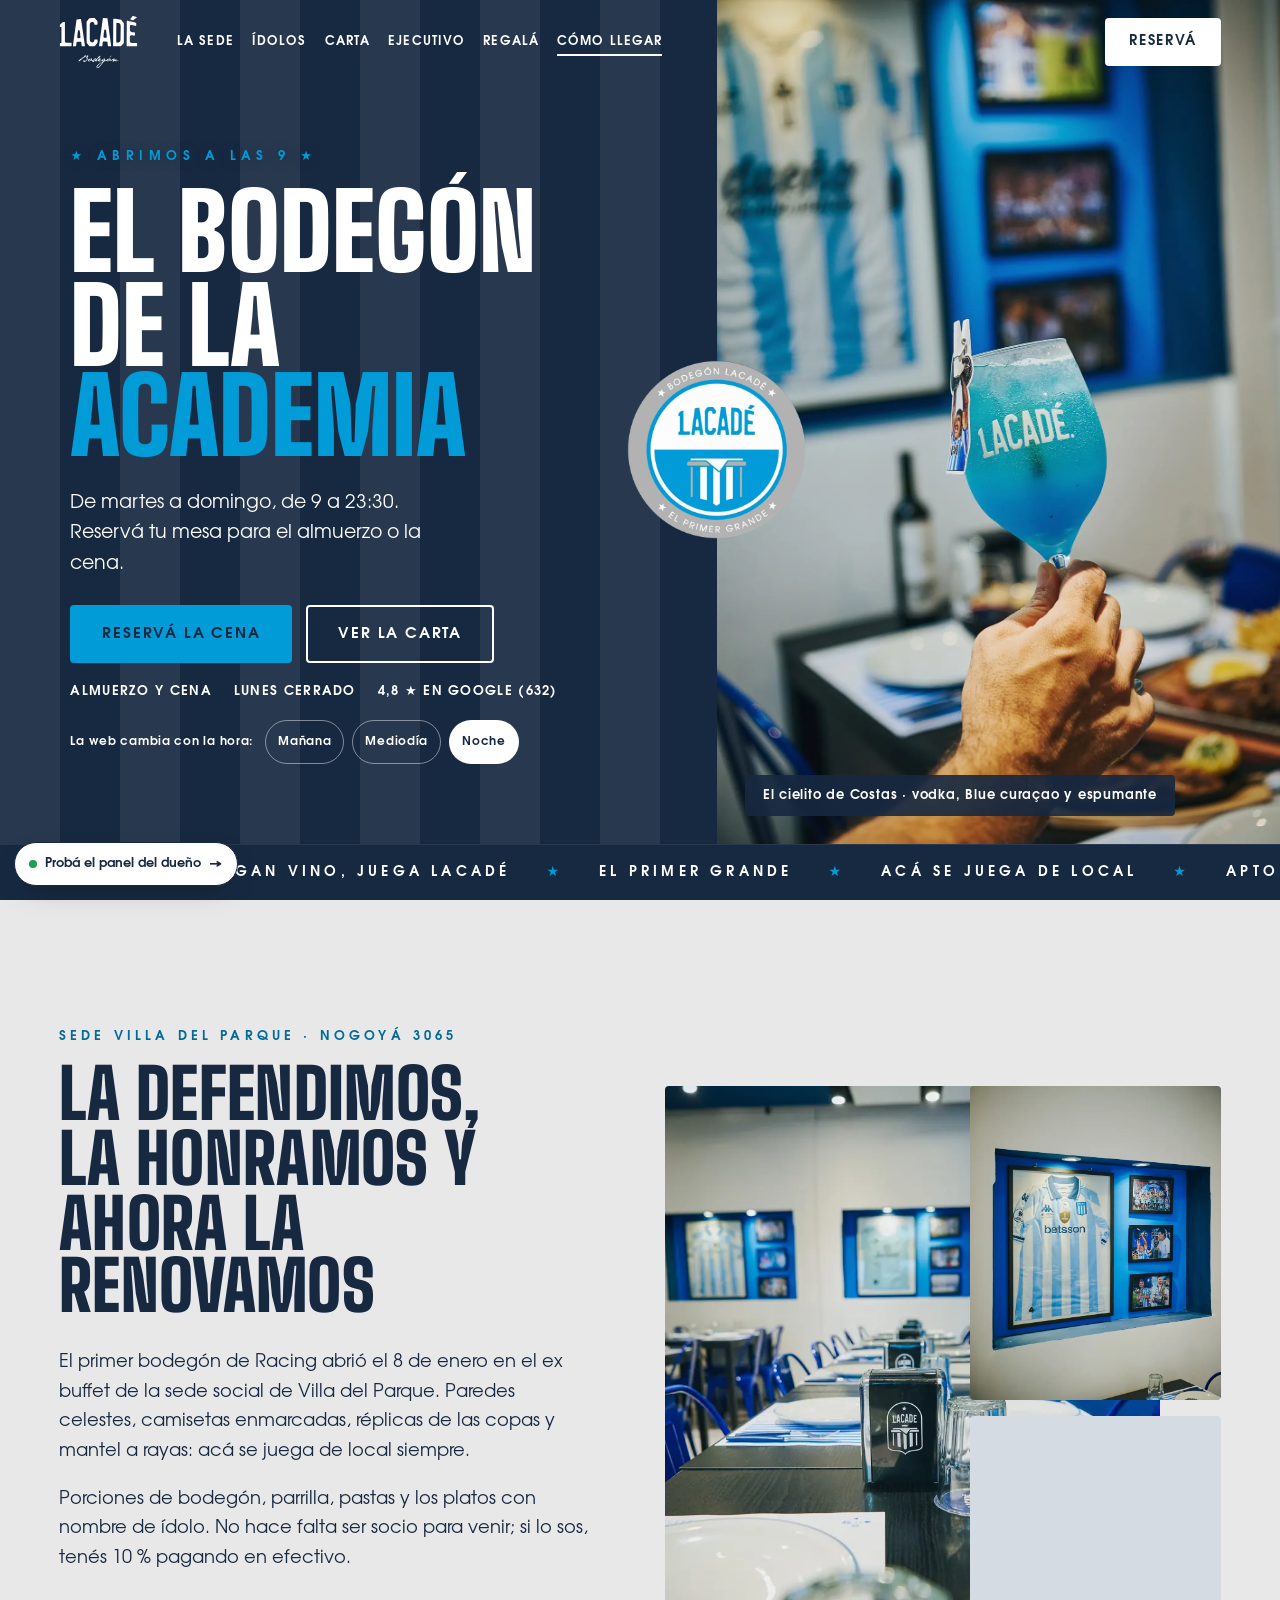
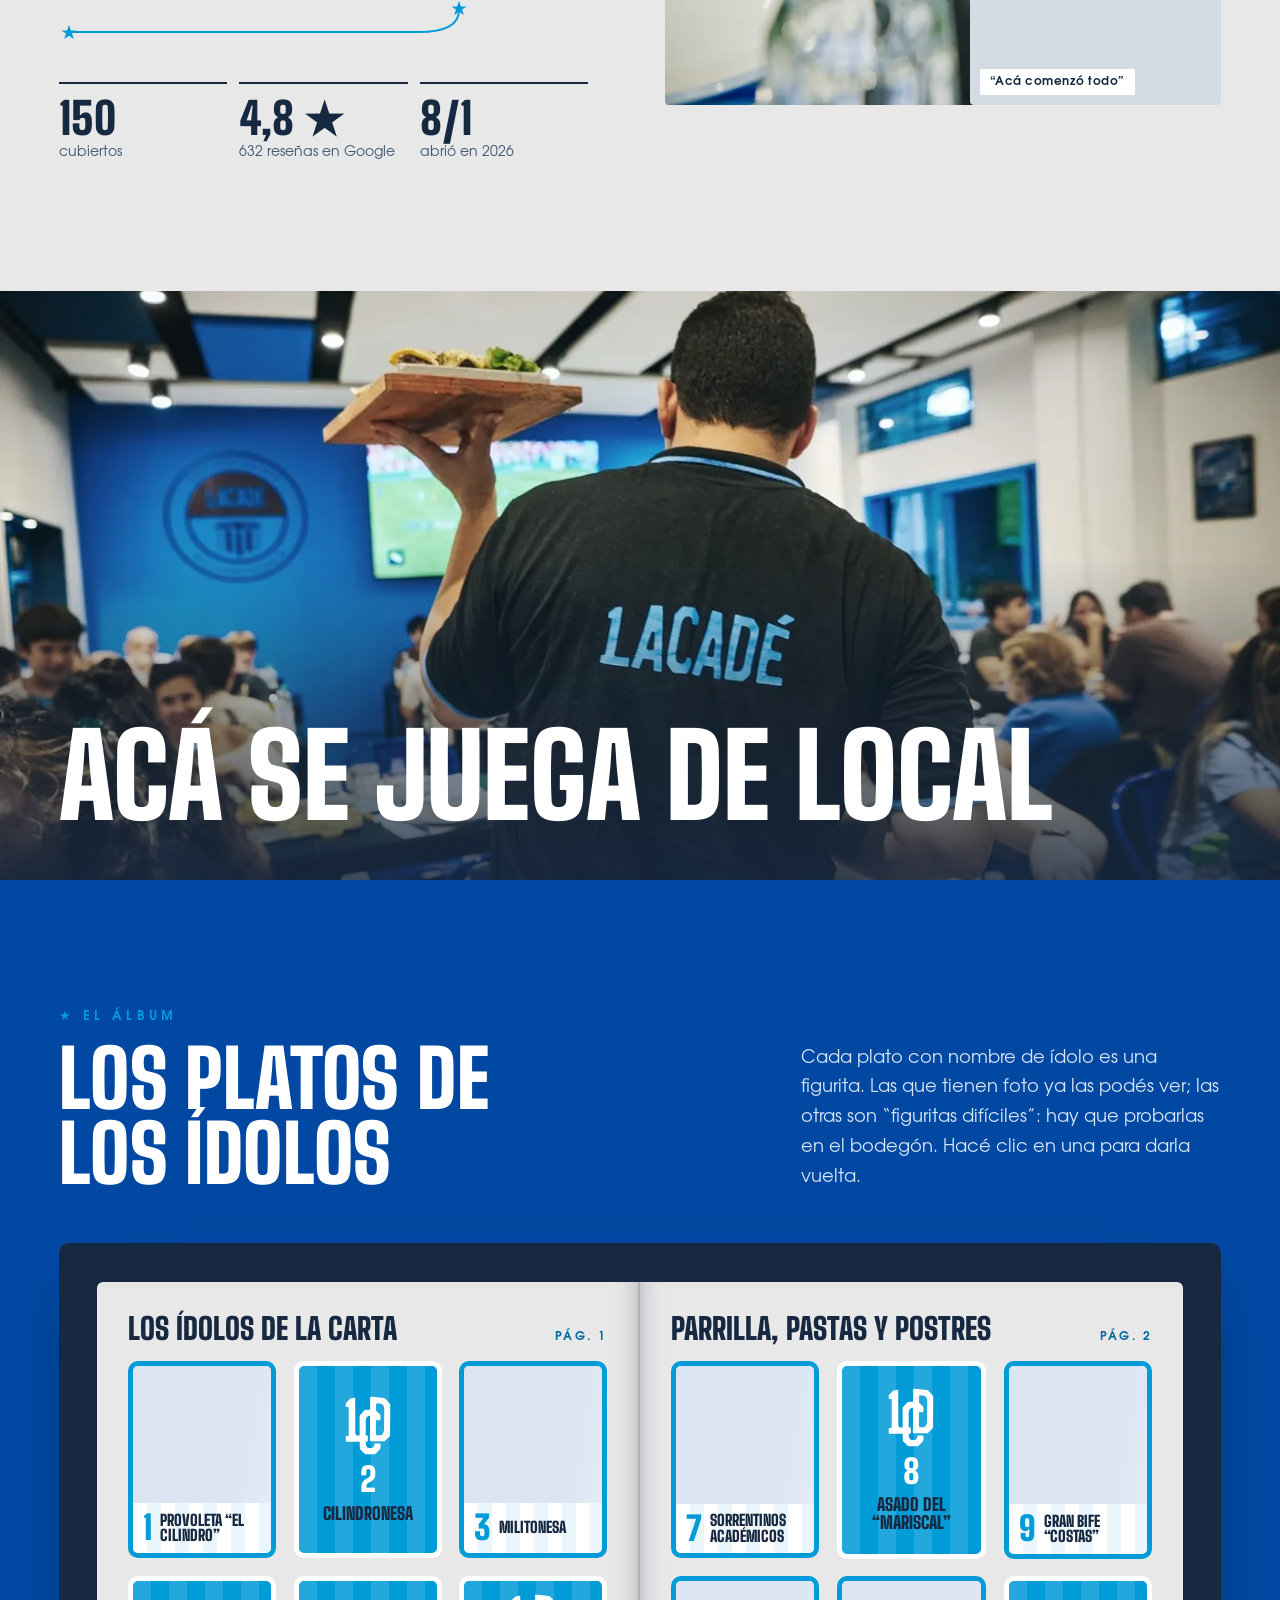
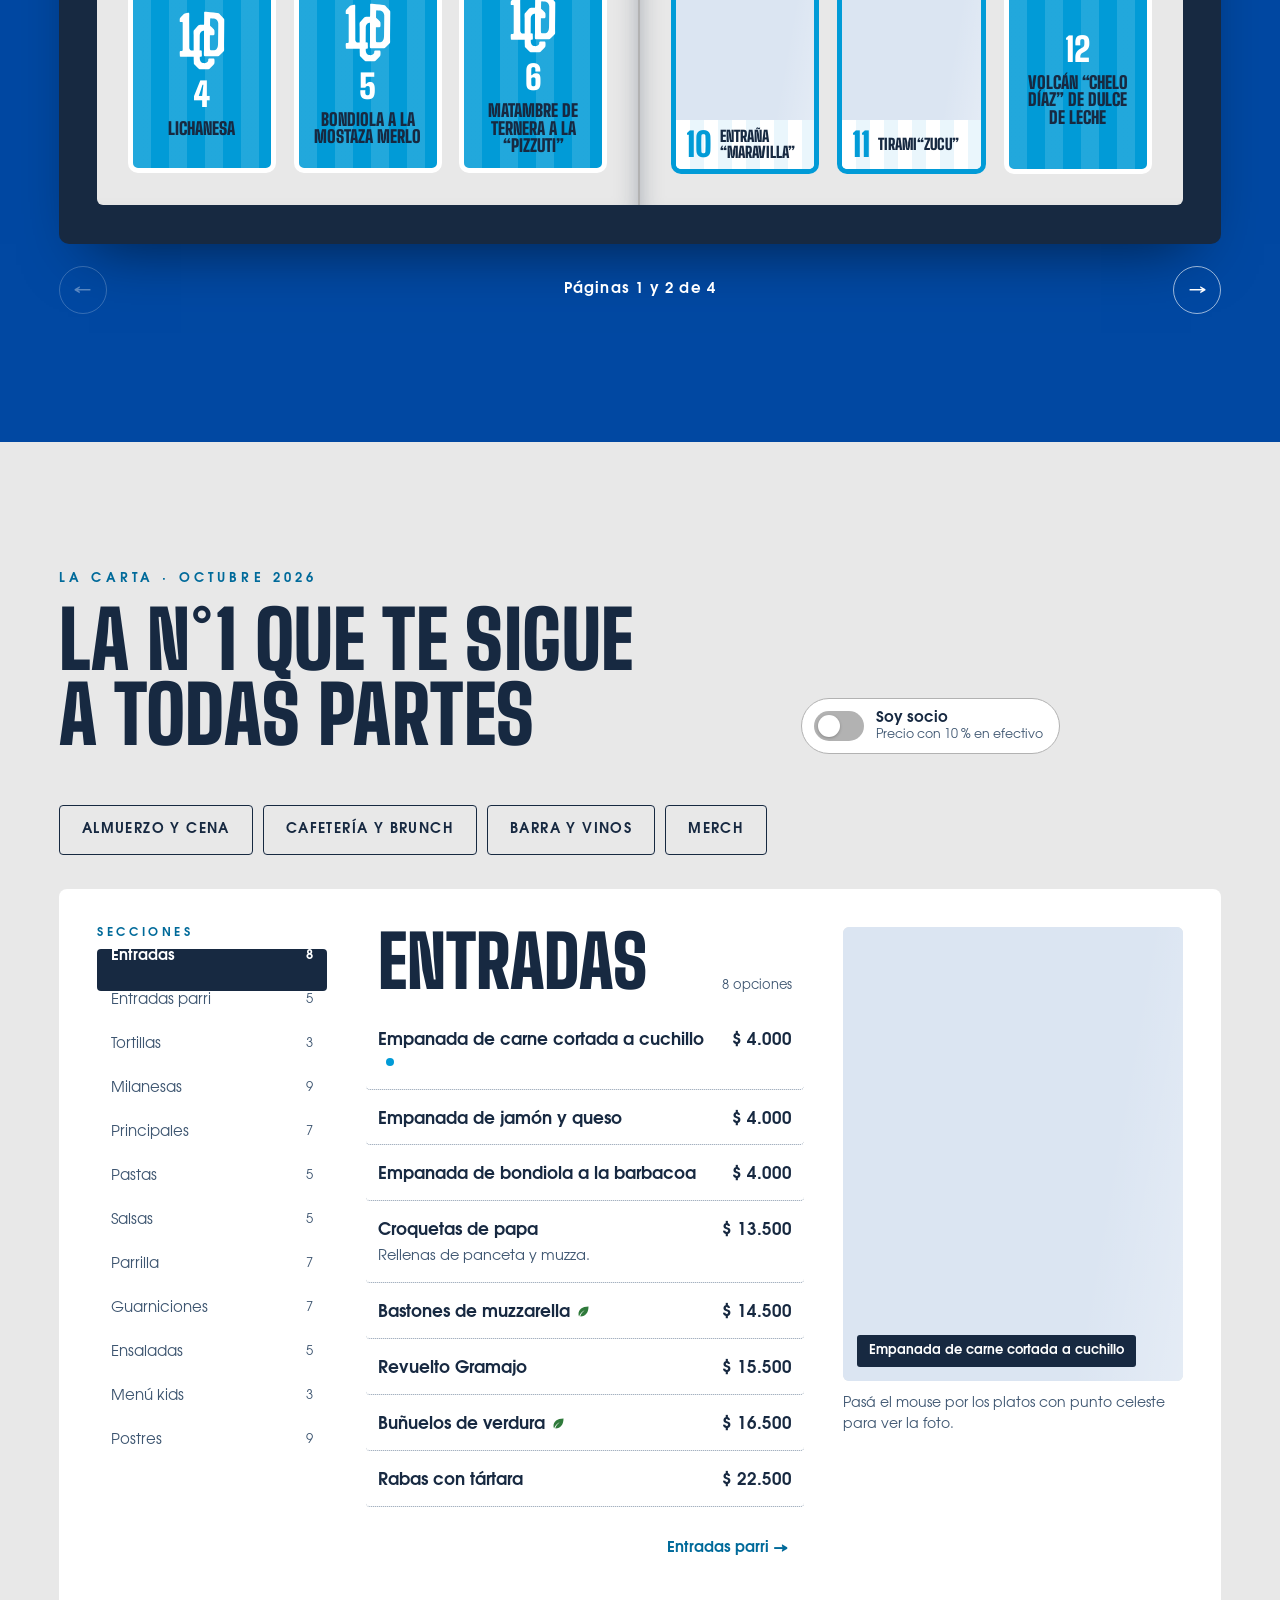
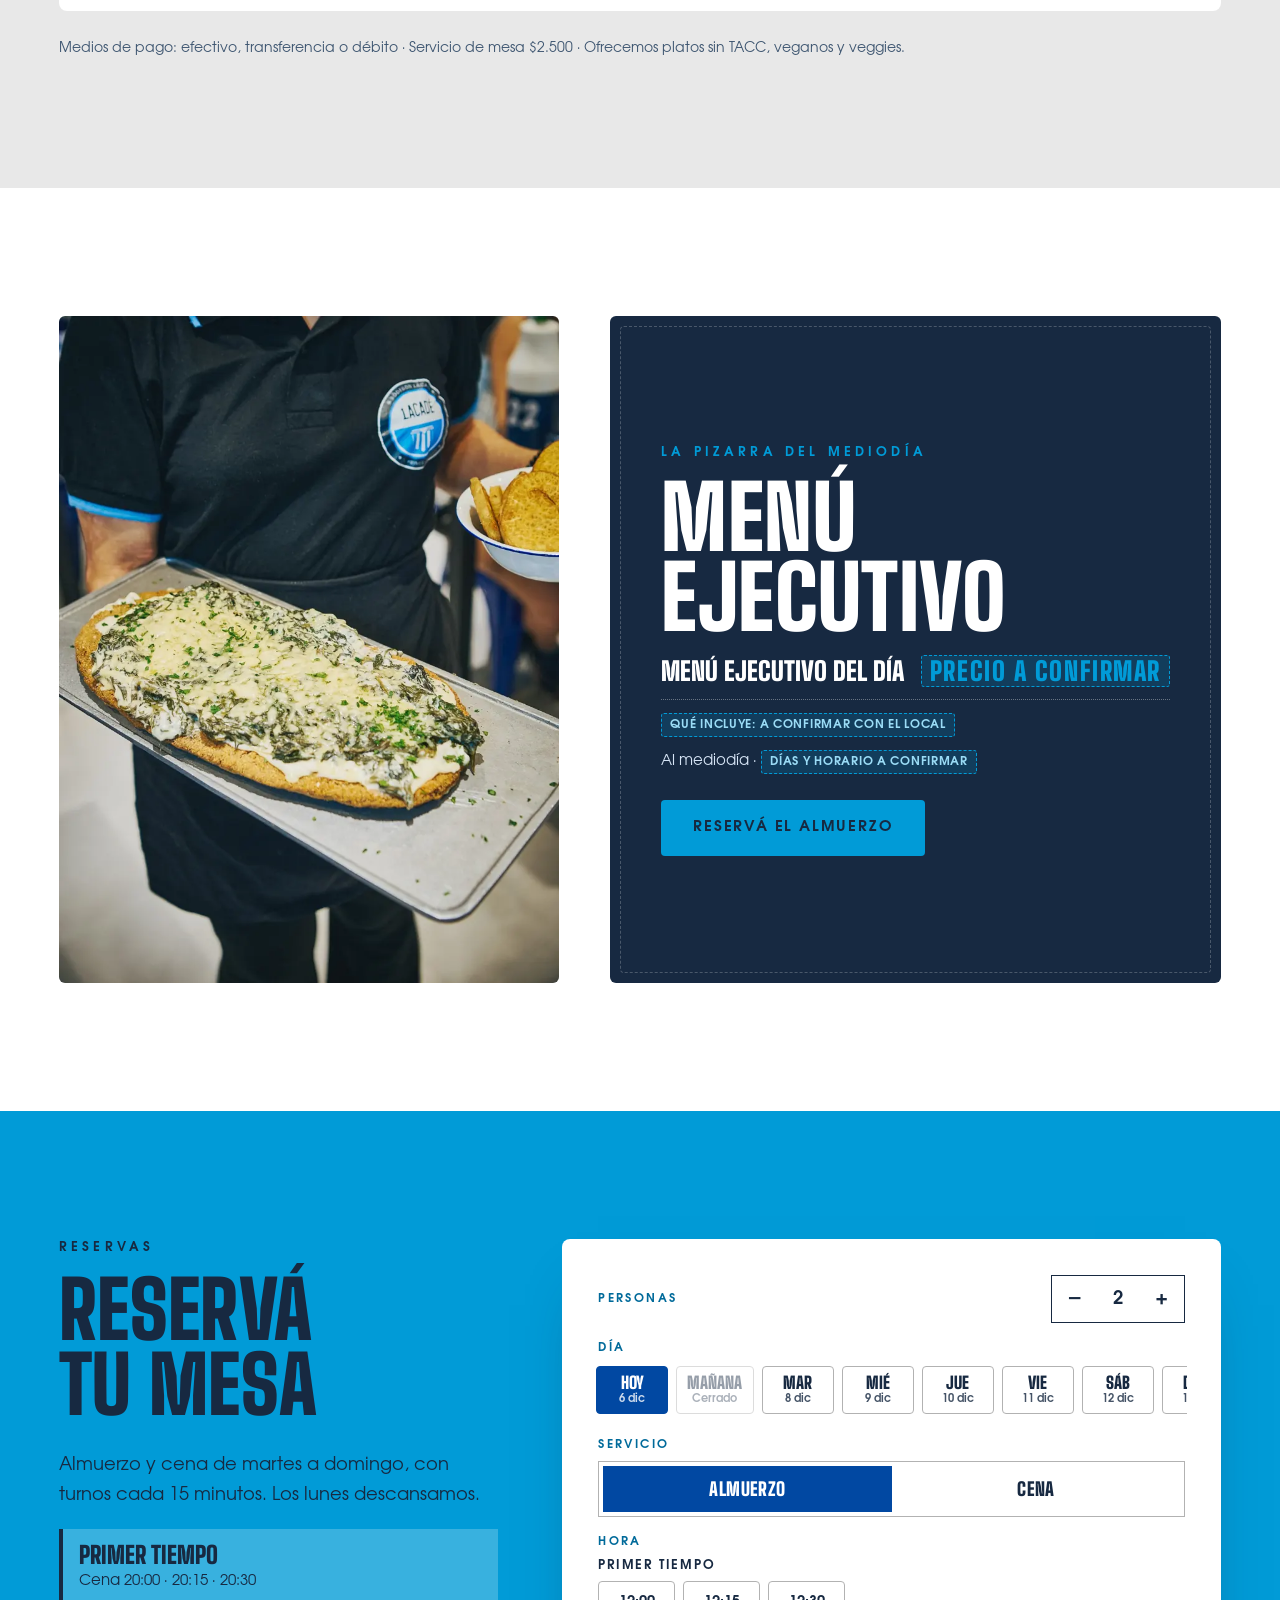
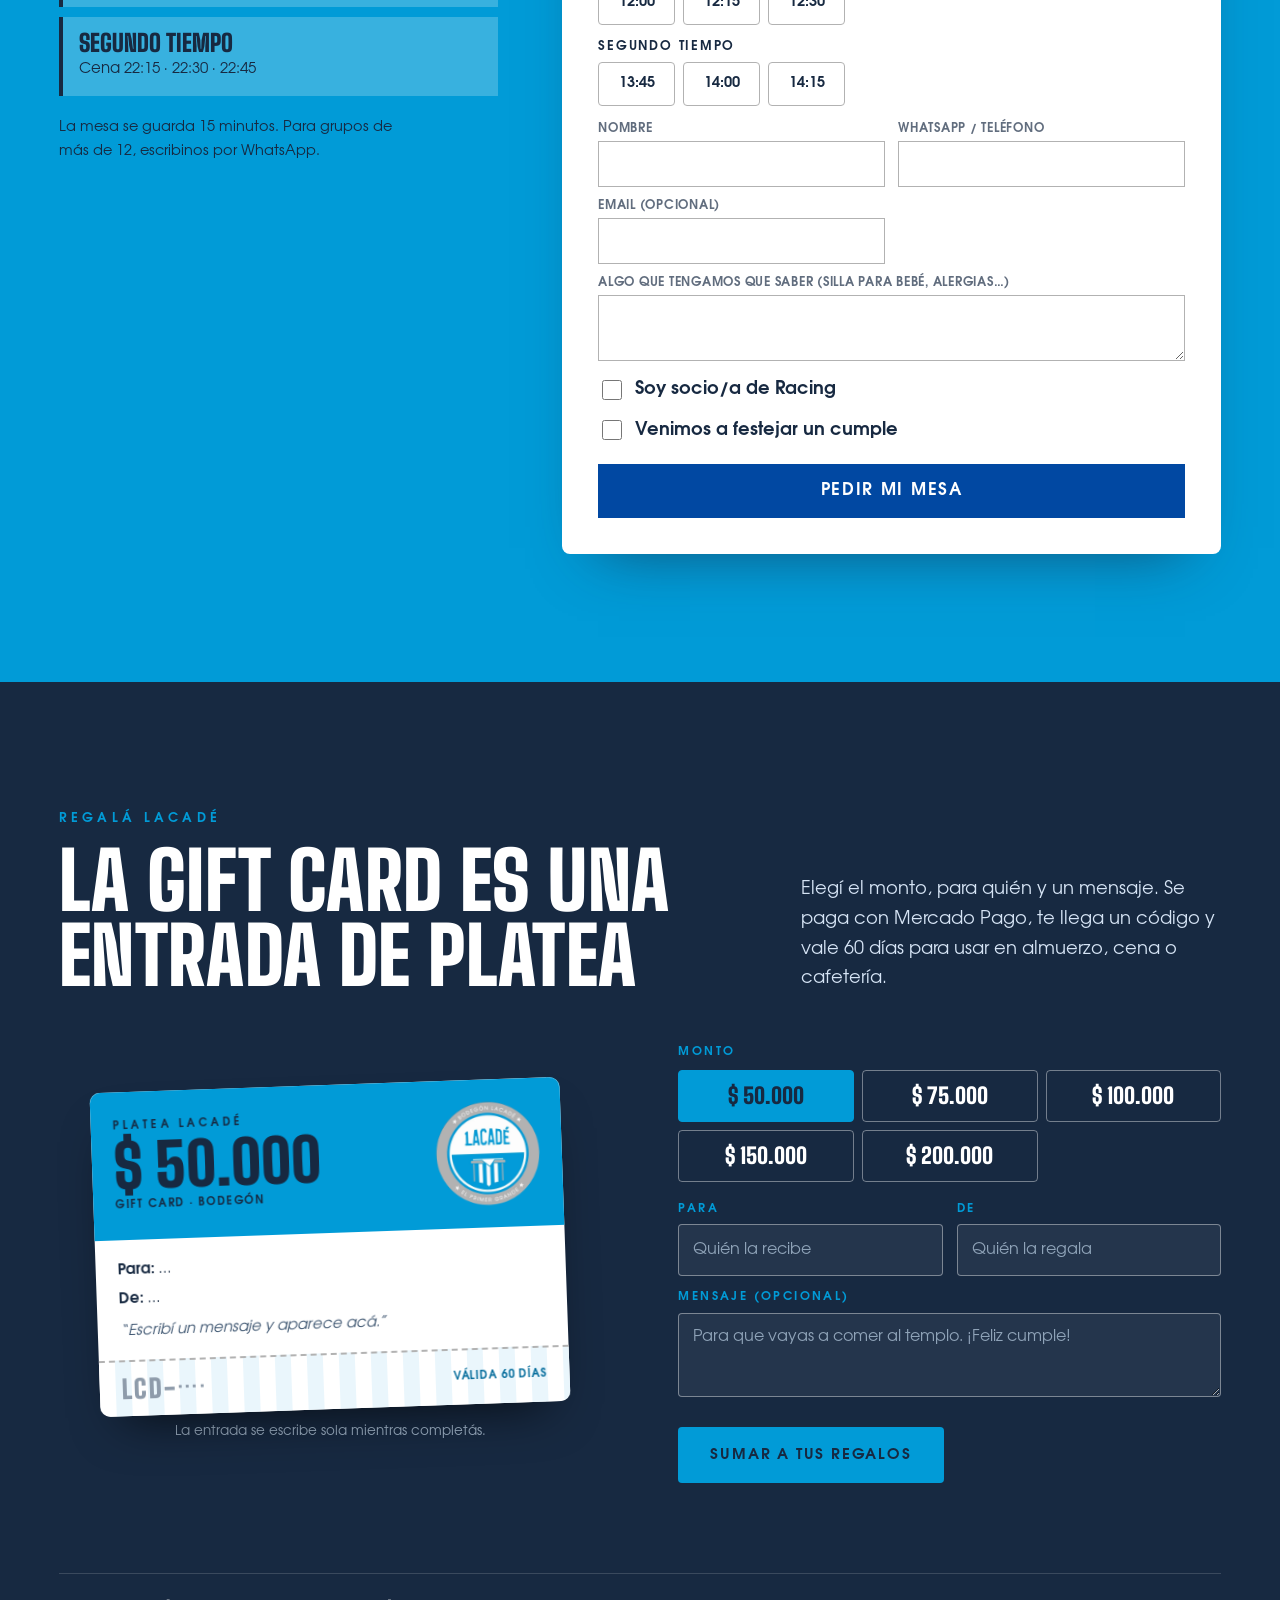
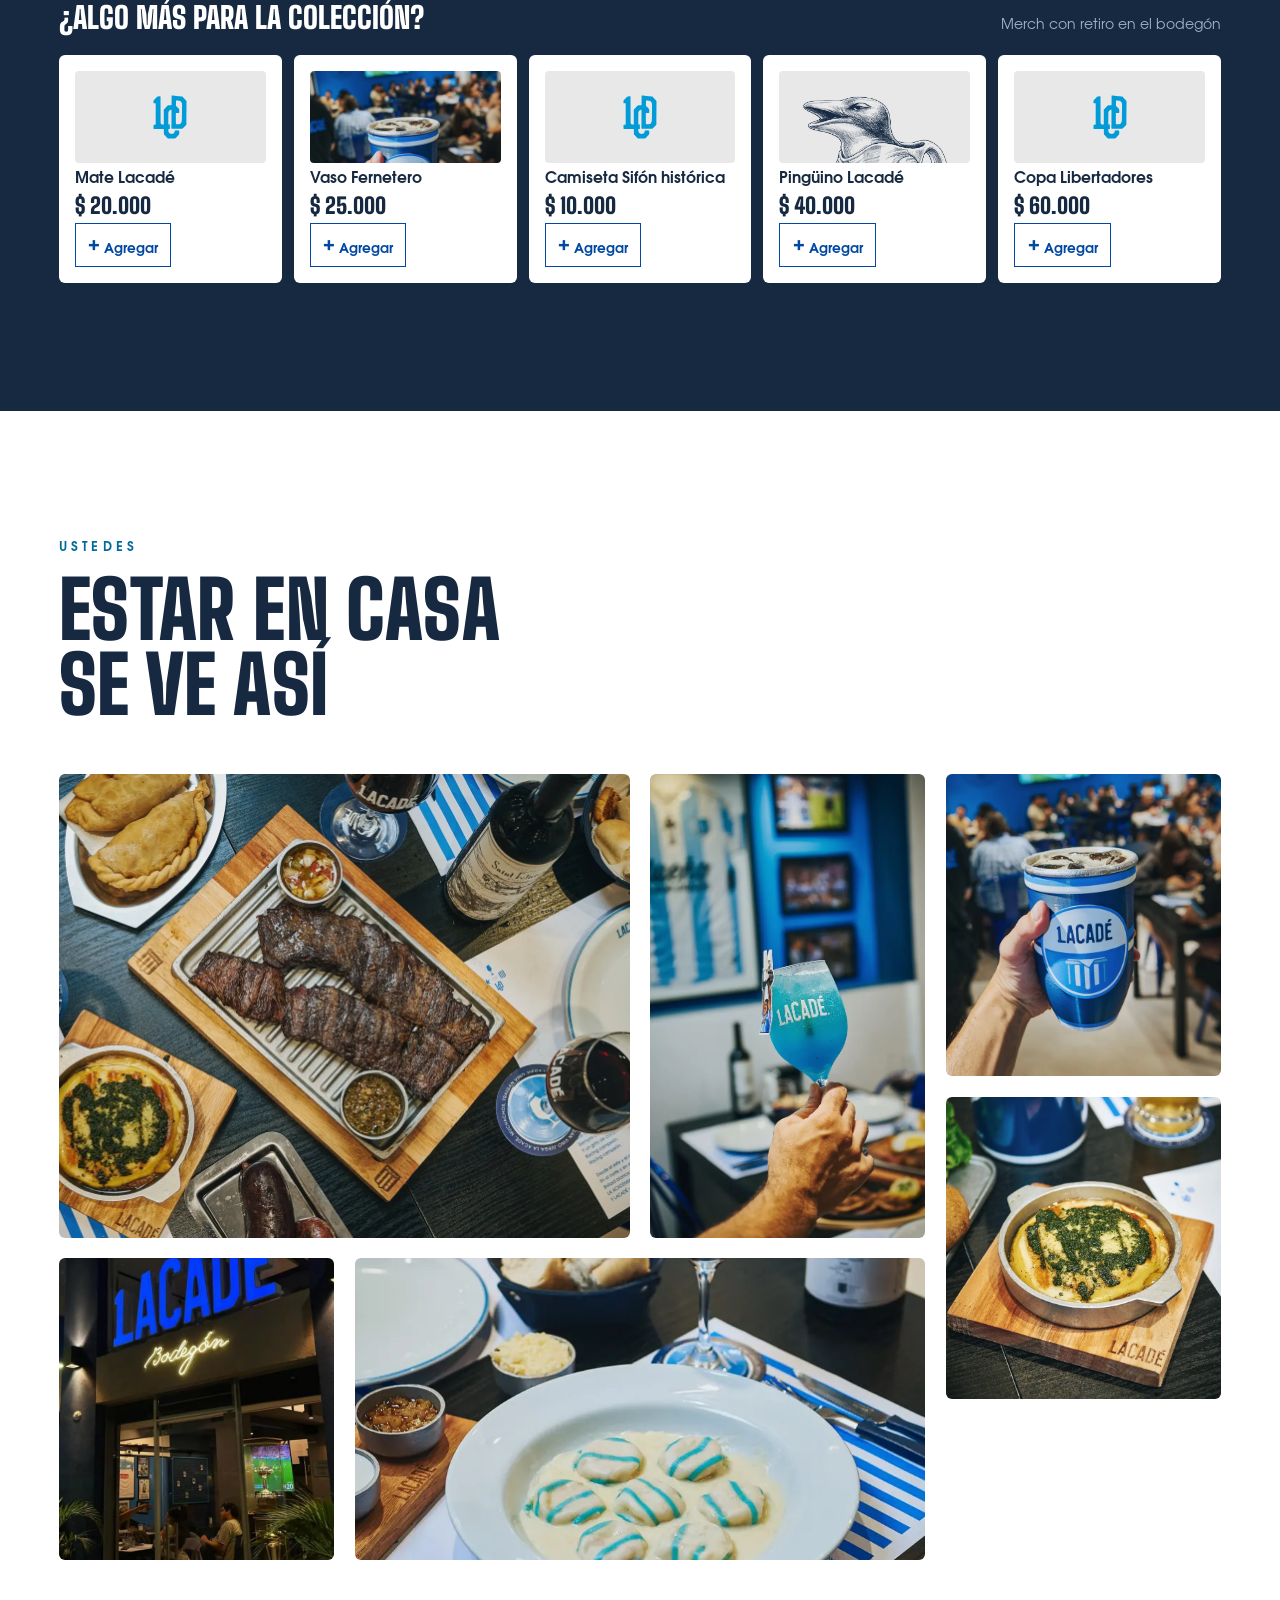
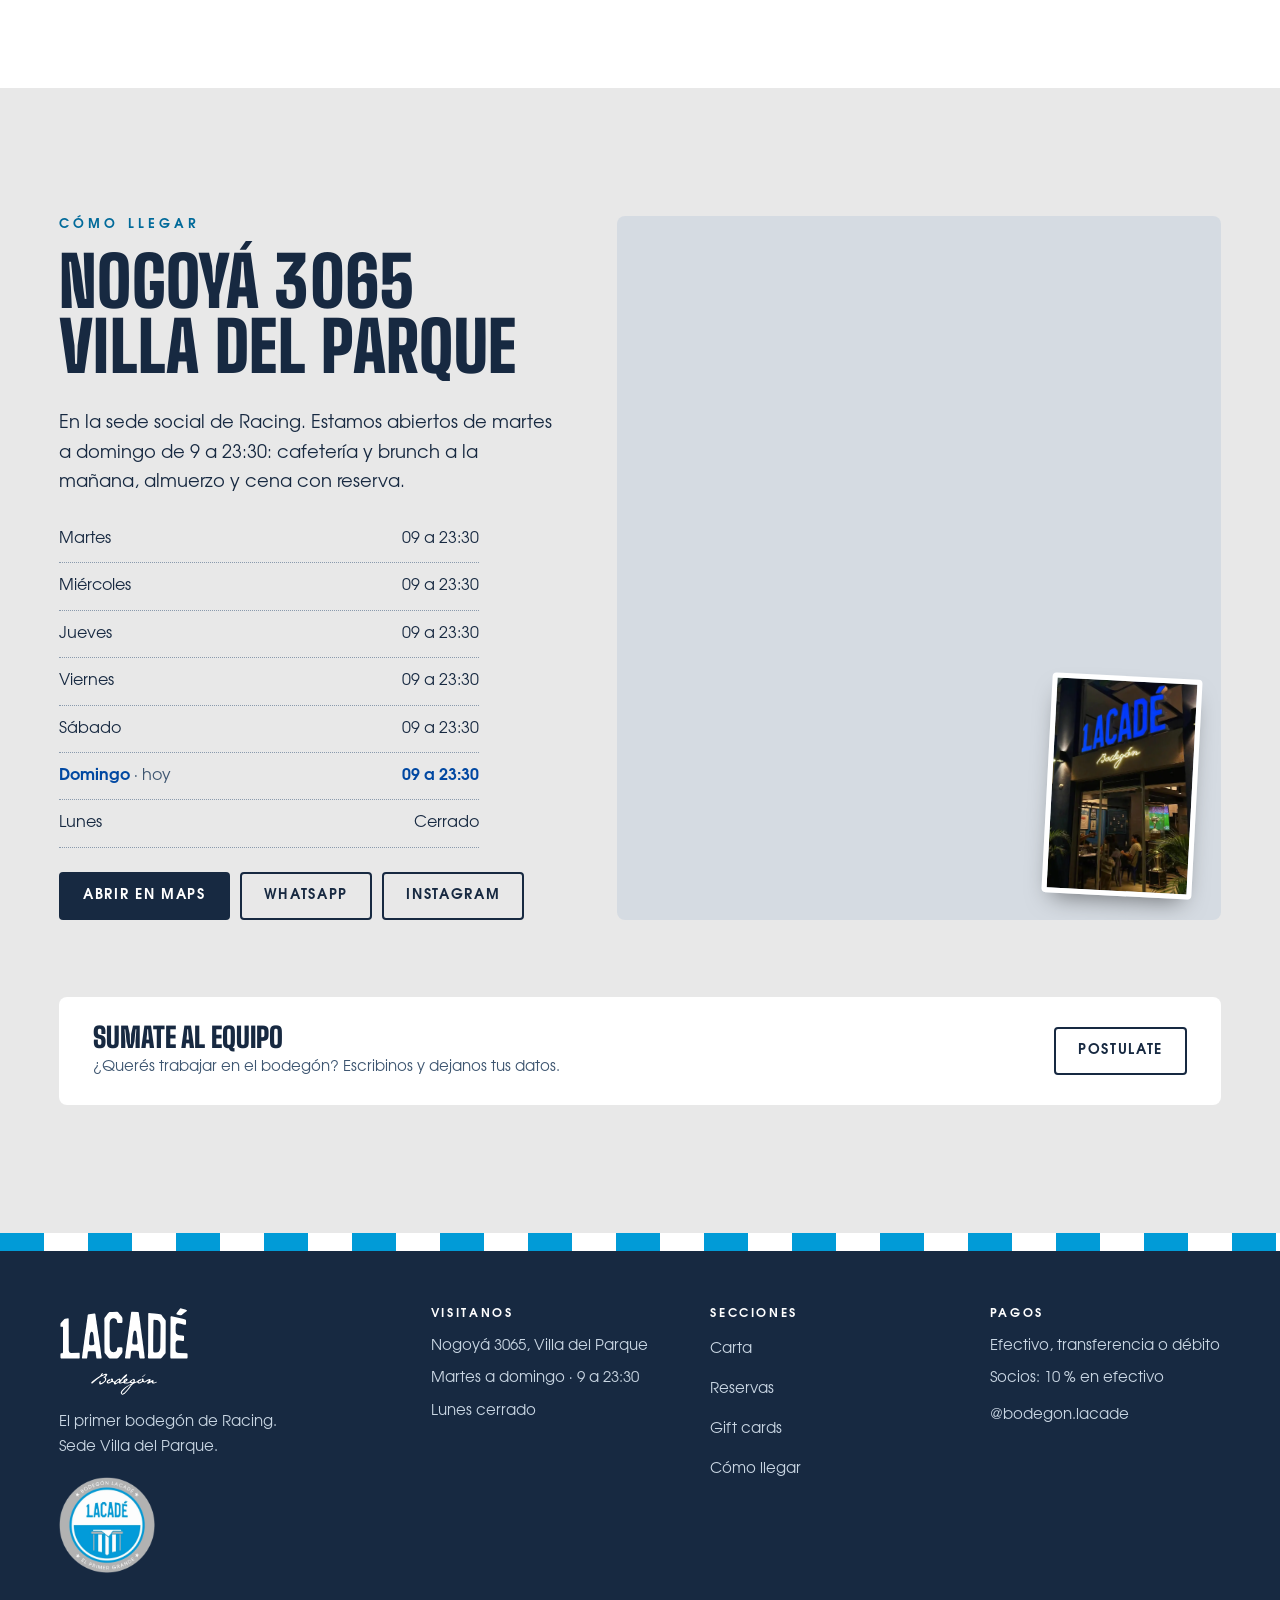
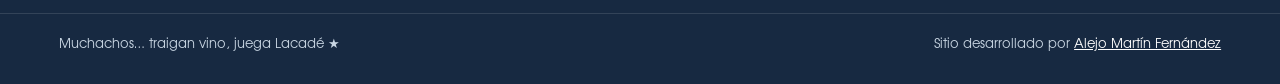
==== commit 70ad2d38: "Kit 1.8: carta del QR en /carta, tarjetas QR y carta completa para imprimir (PDF/JPG) desde el panel" ====
--- a/index.html
+++ b/index.html
@@ -30,7 +30,7 @@
     try { if (!matchMedia('(prefers-reduced-motion: reduce)').matches && !/[?&]sinintro/.test(location.search)) d.classList.add('con-intro'); } catch (e) {}
   })();
 </script>
-<link rel="stylesheet" href="kit/kit.css?v=14">
+<link rel="stylesheet" href="kit/kit.css?v=18">
 <link rel="stylesheet" href="css/style.css?v=2">
 <script type="application/ld+json">
 {"@context":"https://schema.org","@type":"Restaurant","name":"Bodegón LACADÉ","servesCuisine":"Bodegón argentino","address":{"@type":"PostalAddress","streetAddress":"Nogoyá 3065","addressLocality":"Villa del Parque, CABA","addressCountry":"AR"},"openingHours":"Tu-Su 09:00-23:30","acceptsReservations":"True","aggregateRating":{"@type":"AggregateRating","ratingValue":"4.8","reviewCount":"632"},"sameAs":["https://www.instagram.com/bodegon.lacade/"]}
--- a/kit/kit.css
+++ b/kit/kit.css
@@ -345,3 +345,21 @@
 .kit-gcs span, .kit-gcs small { color: var(--kit-muted); font-size: .88rem; }
 .kit-gcform { display: grid; gap: 1.1rem; }
 [data-kit="giftcard"] .kit-gcform { padding: clamp(16px, 4vw, 28px); background: var(--kit-bg); border: var(--kit-border-w) solid var(--kit-text); border-radius: var(--kit-radius); box-shadow: var(--kit-shadow); }
+
+/* ---------- tamaños y seña (1.5) ---------- */
+.kit-line__det { display: block; font-style: normal; font-size: .85rem; color: var(--kit-muted); }
+.kit-line__sena { display: inline-block; margin-left: .3rem; padding: .05rem .45rem; border-radius: 999px; background: var(--kit-accent); color: var(--kit-on-accent); font-size: .72rem; font-weight: 700; vertical-align: 1px; }
+.kit-sum__resto { color: var(--kit-muted); }
+
+/* cargador de imágenes (core/imagenes.js): nunca un hueco gris mientras baja una foto */
+img.kit-ph.kit-ph {
+  background:
+    linear-gradient(100deg, transparent 32%, rgba(255, 255, 255, .42) 50%, transparent 68%) 0 0 / 260% 100% no-repeat,
+    var(--kit-lqip, none) center / cover no-repeat,
+    color-mix(in srgb, var(--kit-primary, #8a7b70) 14%, var(--kit-surface, #f1ebe6));
+  animation: kit-ph 1.25s linear infinite;
+}
+img.kit-ph--ok { animation: kit-ph-in .6s cubic-bezier(.2, .7, .2, 1); }
+@keyframes kit-ph { from { background-position: 130% 0, center, 0 0; } to { background-position: -30% 0, center, 0 0; } }
+@keyframes kit-ph-in { from { filter: blur(14px) saturate(1.2); opacity: .55; } to { filter: none; opacity: 1; } }
+@media (prefers-reduced-motion: reduce) { img.kit-ph.kit-ph { animation: none; } img.kit-ph--ok { animation: none; } }
